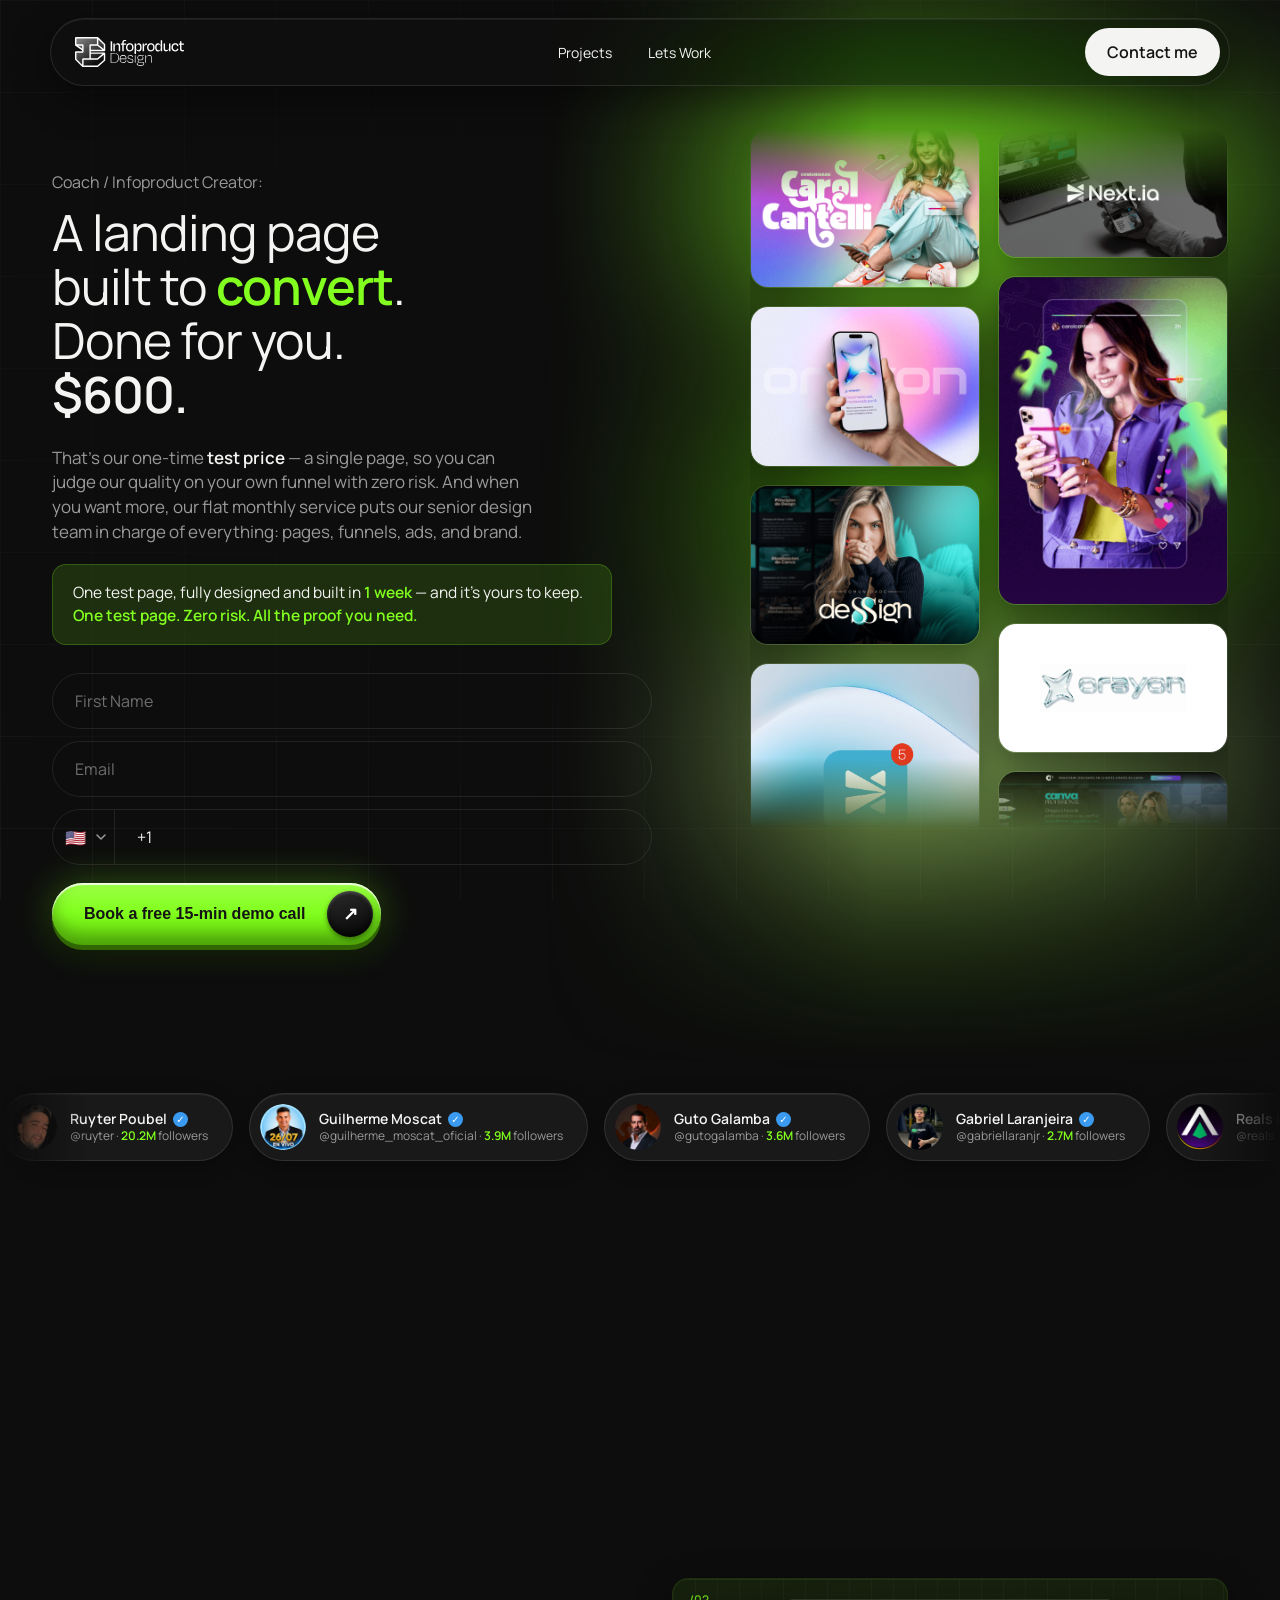
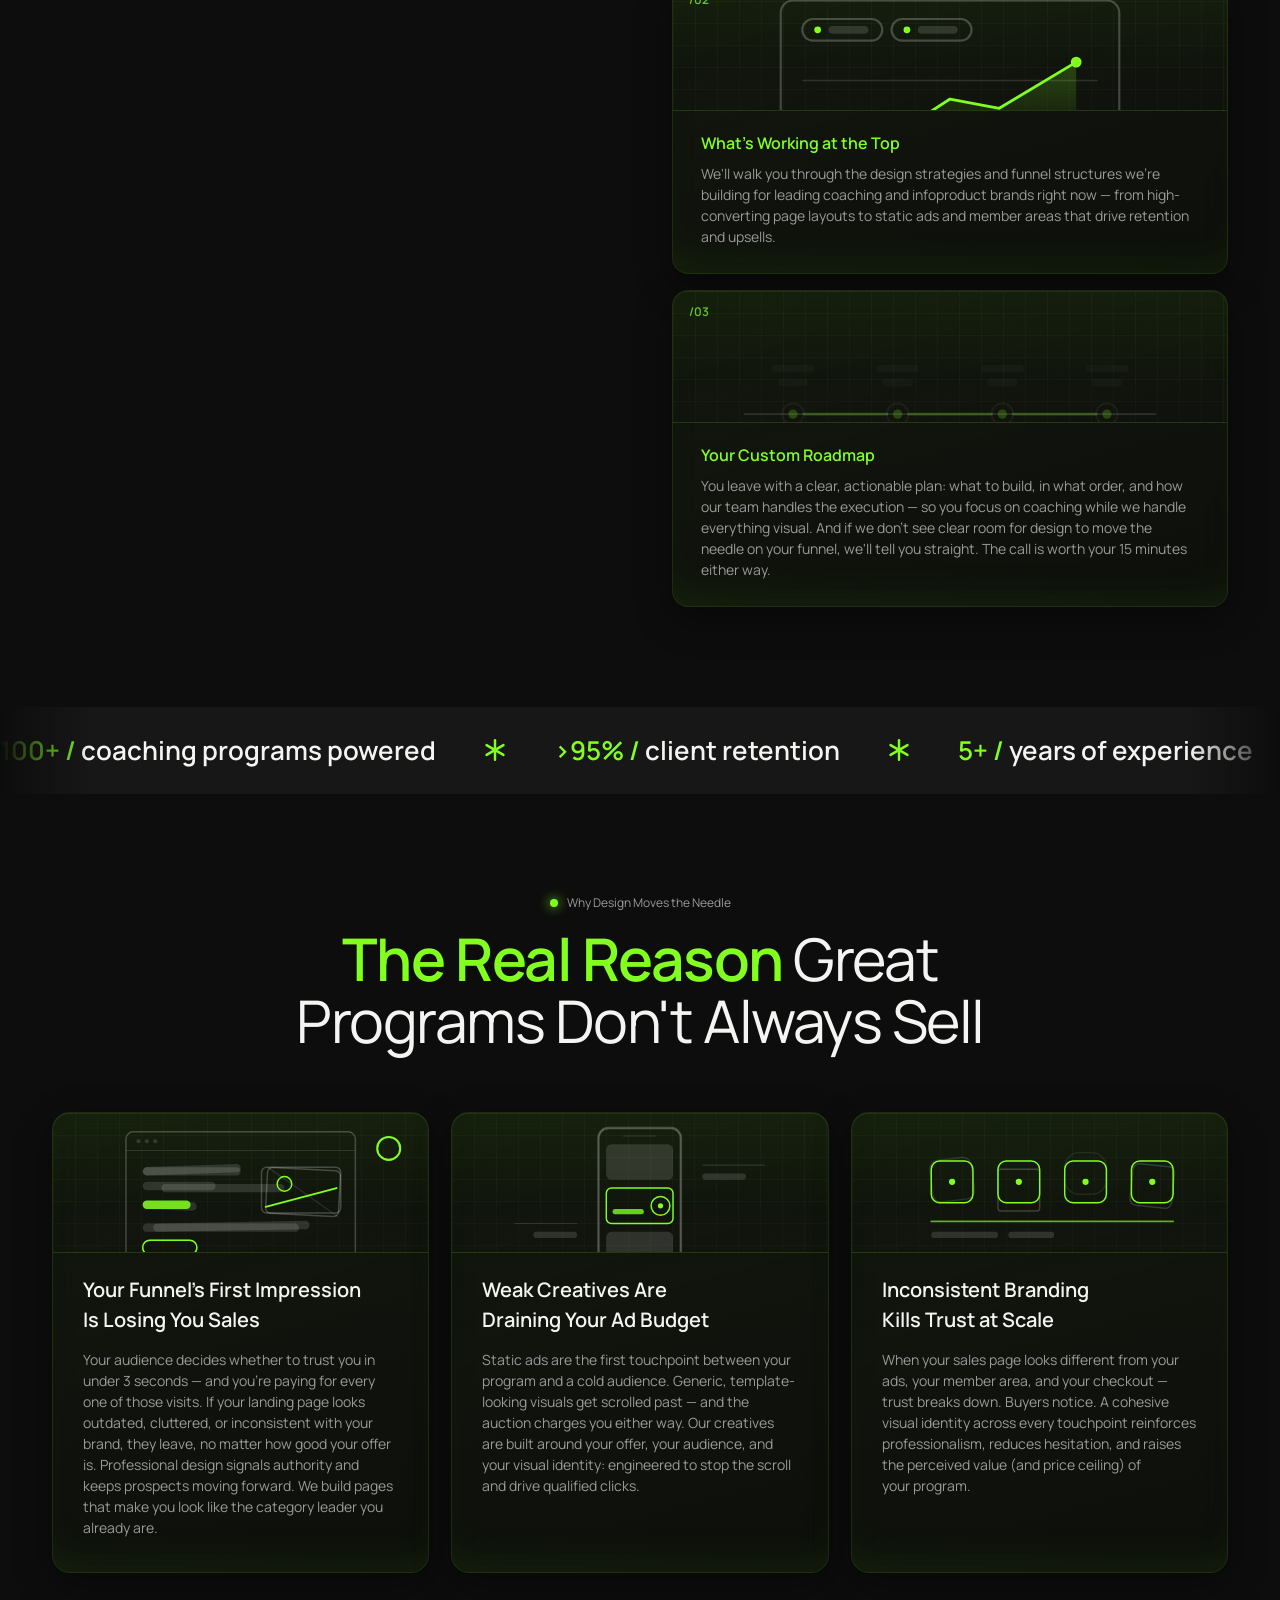
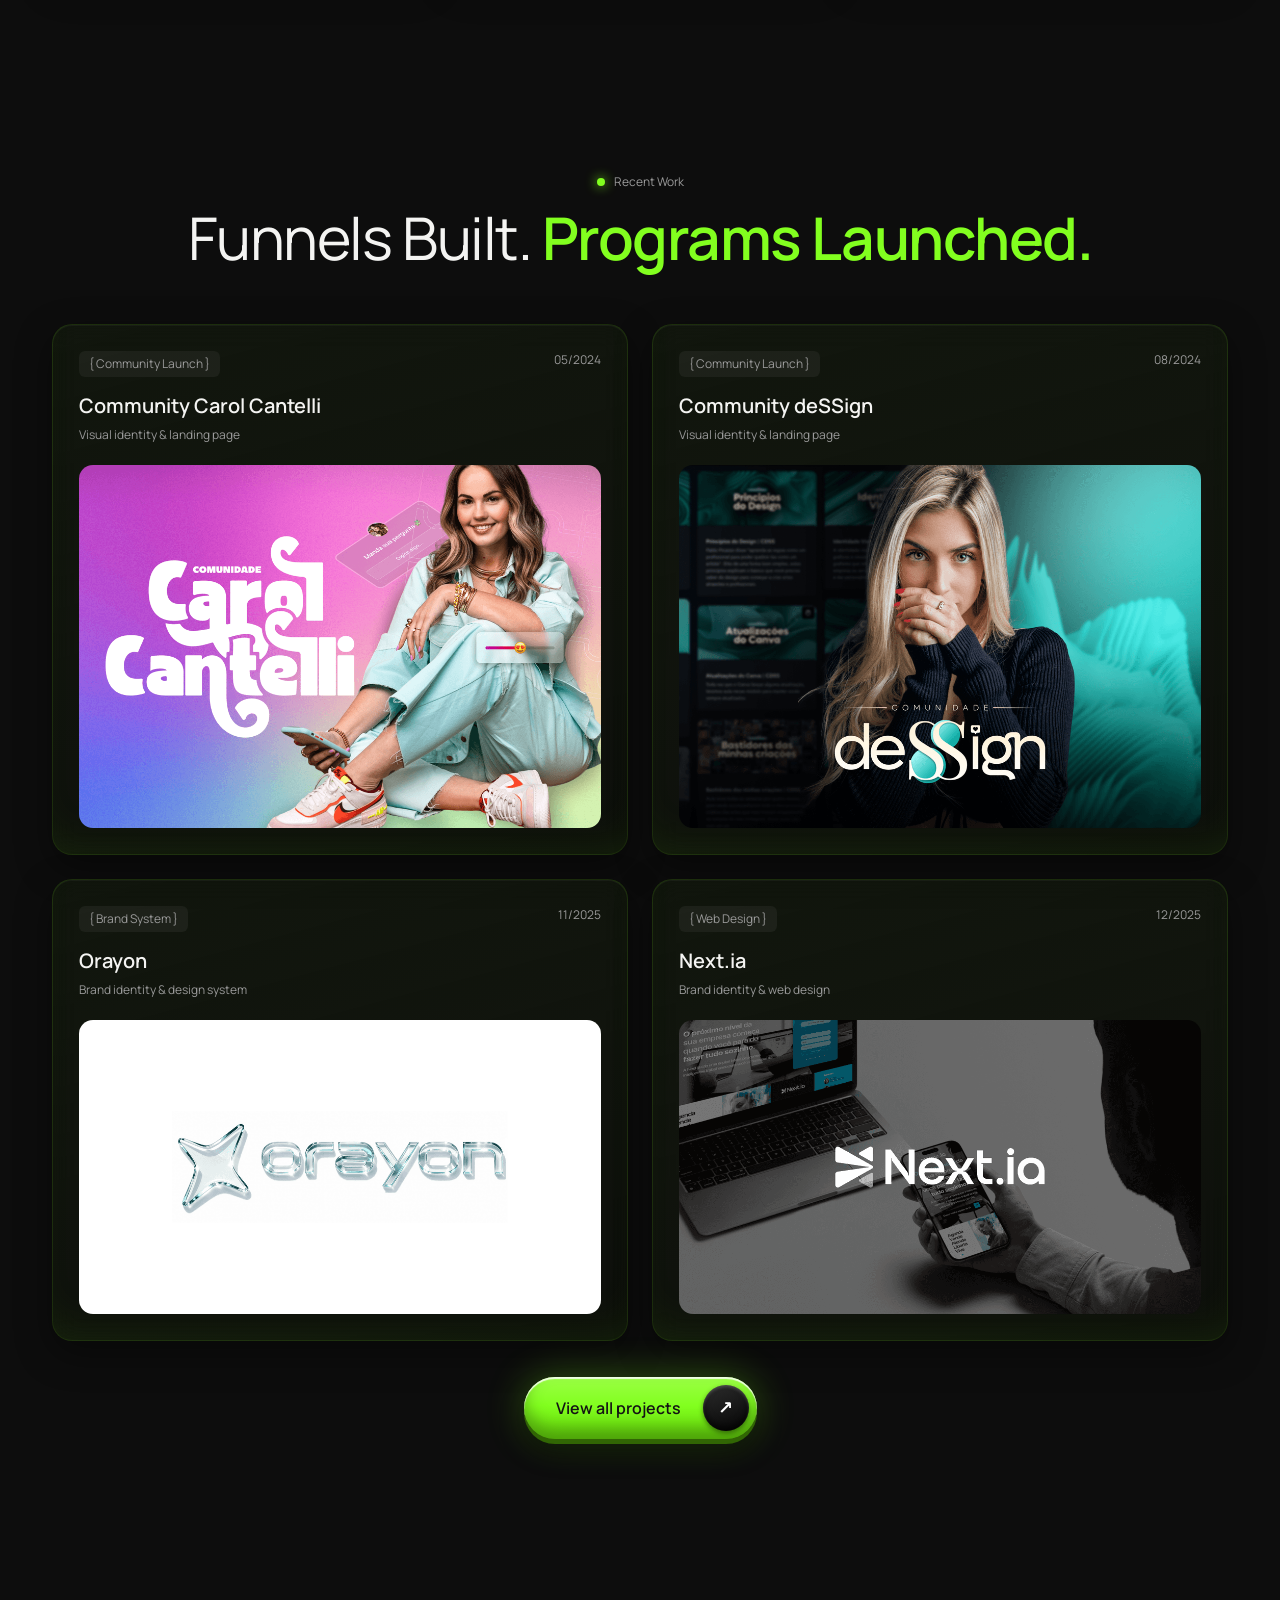
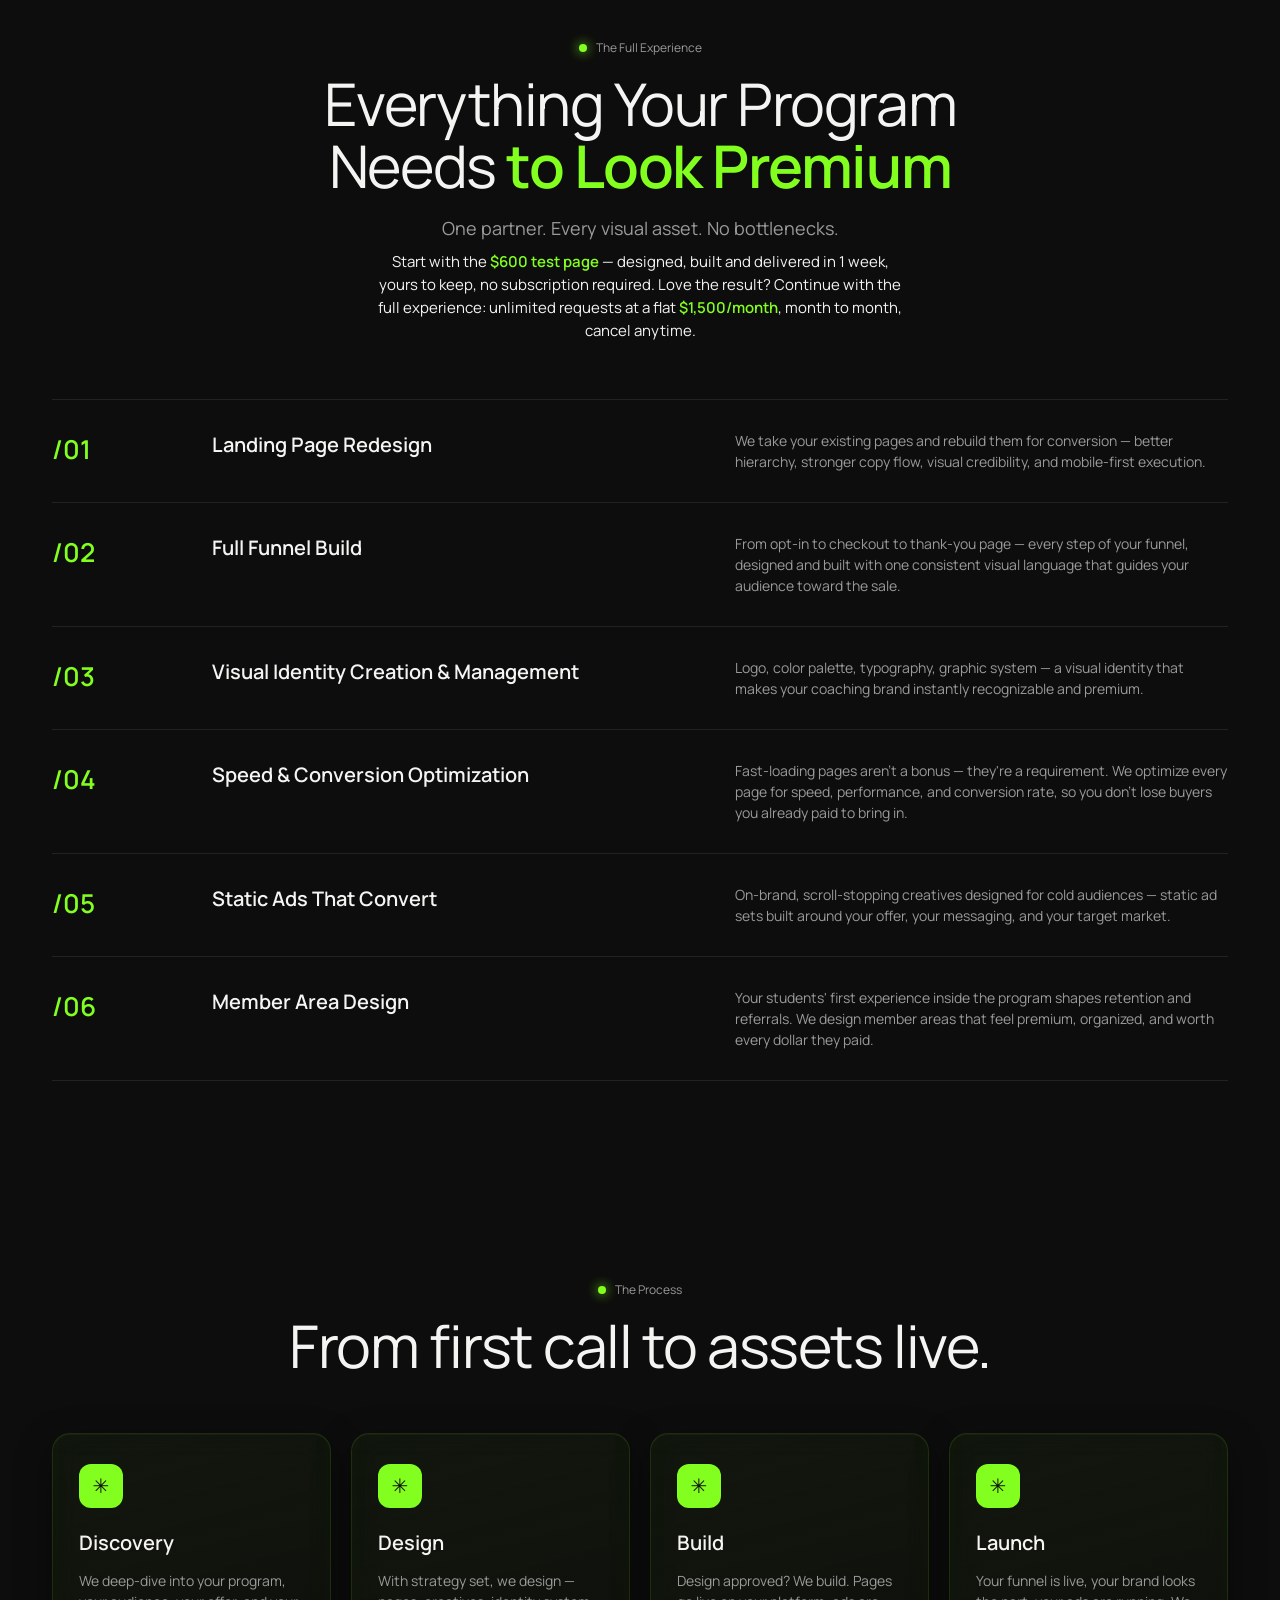
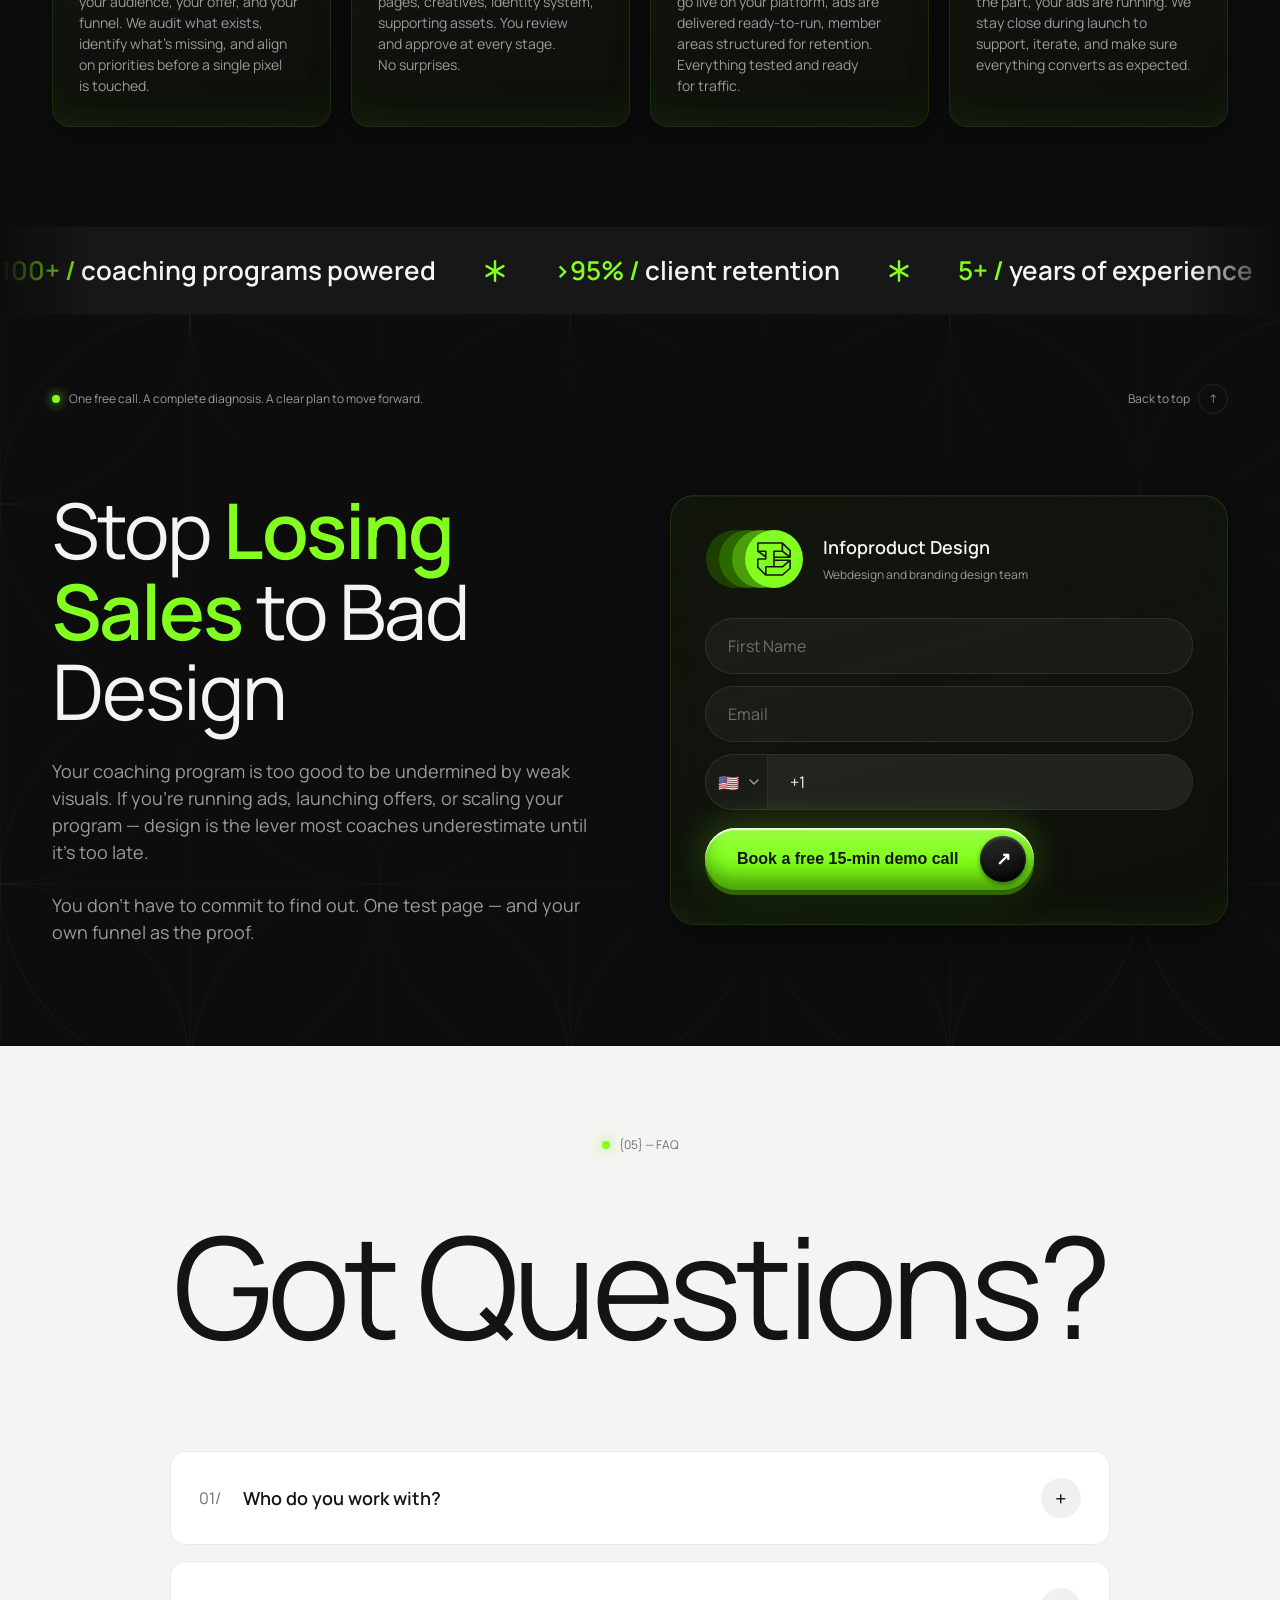
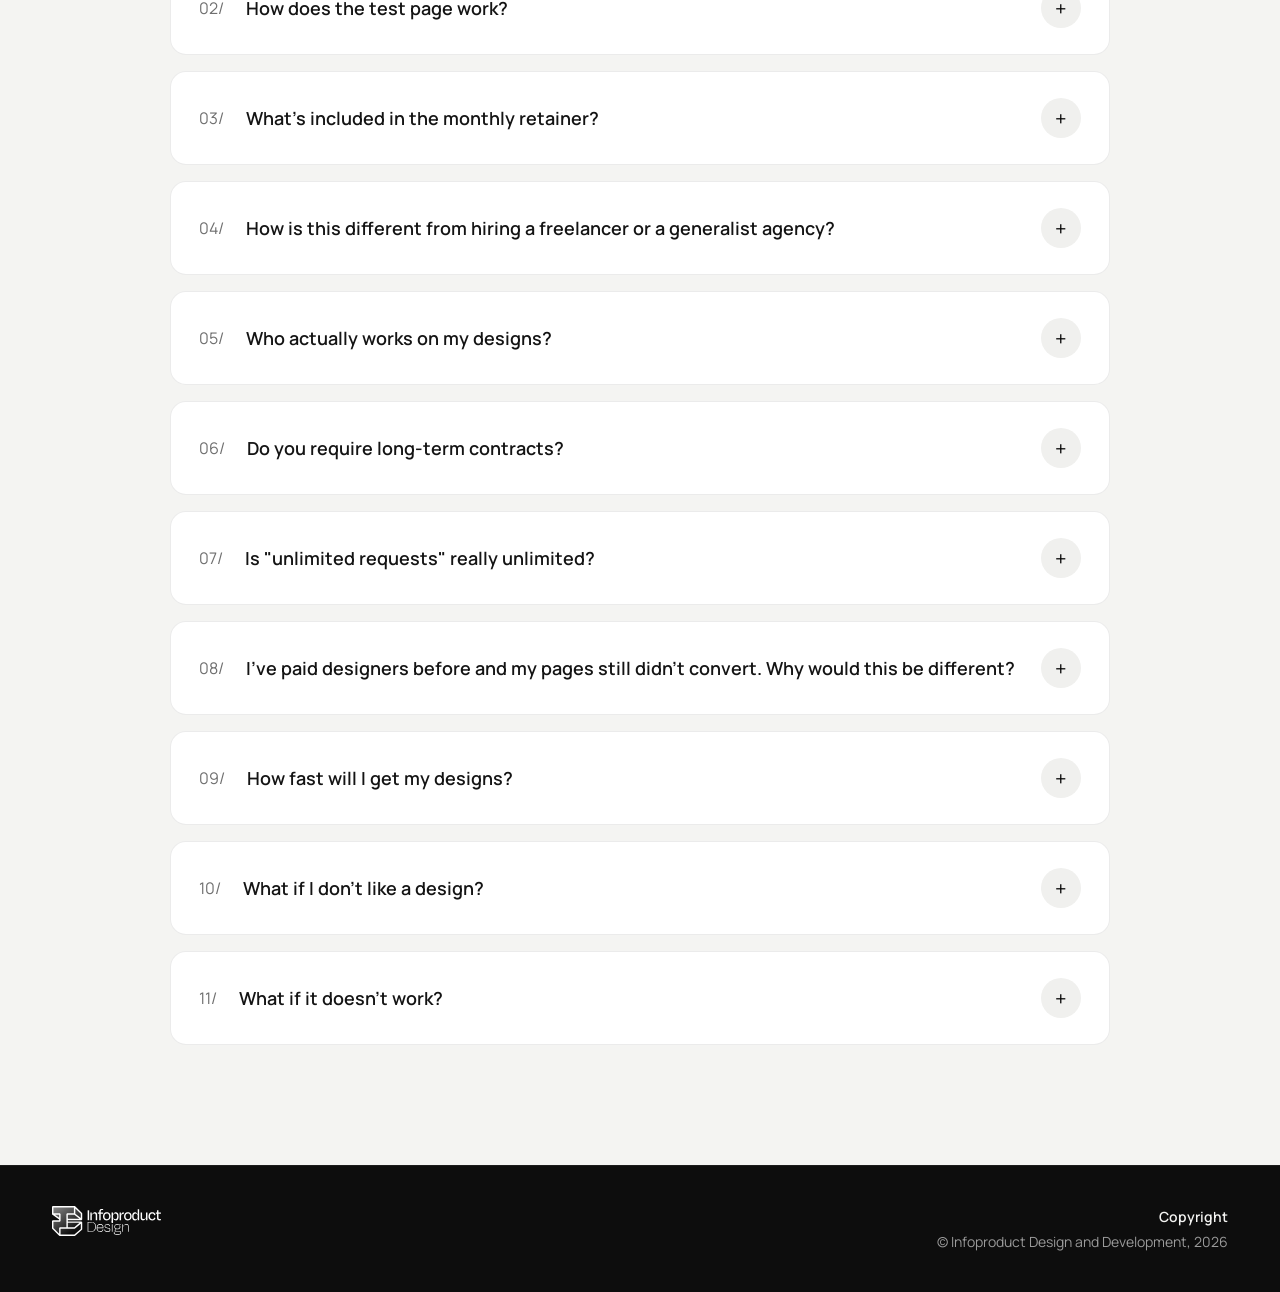
==== index.html @ c81d1288 "Shrink hero offer box copy on mobile" ====
<!DOCTYPE html>
<html lang="en">
<head>
<meta charset="UTF-8" />
<meta name="viewport" content="width=device-width, initial-scale=1.0" />
<title>Infoproduct Design — A landing page built to convert. Done for you. $600.</title>
<meta name="description" content="A single test page, fully designed and built in 1 week, yours to keep. One-time price. Zero risk. Book a free 15-min demo call." />
<meta property="og:title" content="Infoproduct Design — A landing page built to convert. Done for you. $600." />
<meta property="og:description" content="A single test page, fully designed and built in 1 week, yours to keep. One-time price. Zero risk." />
<meta property="og:image" content="assets/work-nextia.png" />
<link rel="preconnect" href="https://fonts.googleapis.com" />
<link rel="preconnect" href="https://fonts.gstatic.com" crossorigin />
<link href="https://fonts.googleapis.com/css2?family=Manrope:wght@400;600&display=swap" rel="stylesheet" />
<link rel="stylesheet" href="styles.css?v=v10-9c07d43" />
<!-- Meta Pixel Code -->
<script>
!function(f,b,e,v,n,t,s)
{if(f.fbq)return;n=f.fbq=function(){n.callMethod?
n.callMethod.apply(n,arguments):n.queue.push(arguments)};
if(!f._fbq)f._fbq=n;n.push=n;n.loaded=!0;n.version='2.0';
n.queue=[];t=b.createElement(e);t.async=!0;
t.src=v;s=b.getElementsByTagName(e)[0];
s.parentNode.insertBefore(t,s)}(window, document,'script',
'https://connect.facebook.net/en_US/fbevents.js');
fbq('init', '913102285202939');
fbq('track', 'PageView');
</script>
<noscript><img height="1" width="1" style="display:none"
src="https://www.facebook.com/tr?id=913102285202939&ev=PageView&noscript=1"
/></noscript>
<!-- End Meta Pixel Code -->
</head>

<body>

<!-- HEADER -->
<header class="site-header" id="siteHeader">
  <div class="header-inner">
    <a href="#" class="logo">
      <img src="assets/logo.svg" alt="Infoproduct Design" class="logo-img" />
    </a>
    <nav class="nav">
      <a href="#work">Projects</a>
      <a href="#experience">Lets Work</a>
    </nav>
    <a href="#contact" class="btn btn-light">Contact me</a>
  </div>
</header>

<!-- HERO -->
<section class="hero">
  <div class="hero-gradient" aria-hidden="true">
    <span class="aurora aurora-1"></span>
    <span class="aurora aurora-2"></span>
    <span class="aurora aurora-3"></span>
    <span class="aurora aurora-4"></span>
  </div>
  <div class="container hero-grid">
    <div class="hero-copy">
      <p class="eyebrow" data-anim><span class="dot"></span> Coach / Infoproduct Creator:</p>
      <h1 class="hero-title">
        <span class="line" data-anim><span>A landing page</span></span>
        <span class="line" data-anim><span>built to <em>convert</em>.</span></span>
        <span class="line" data-anim><span>Done for you.</span></span>
        <span class="line" data-anim><span><strong>$600.</strong></span></span>
      </h1>
      <h2 class="hero-sub" data-anim style="--d:500ms">That's our one-time <strong>test price</strong> — a single page, so you can judge our quality on your own funnel with zero risk. And when you want more, our flat monthly service puts our senior design team in charge of everything: pages, funnels, ads, and brand.</h2>
      <p class="hero-offer" data-anim style="--d:600ms">One test page, fully designed and built in <strong>1 week</strong> — and it's yours to keep.<br /><strong>One test page. Zero risk. All the proof you need.</strong></p>
      <form class="lead-form" data-anim style="--d:720ms">
        <input type="text" placeholder="First Name" aria-label="First Name" required minlength="2" />
        <input type="email" placeholder="Email" aria-label="Email" required />
        <div class="phone-field">
          <div class="ddi-wrap">
            <span class="ddi-flag" aria-hidden="true">🇺🇸</span>
            <select class="ddi" aria-label="Country code"></select>
          </div>
          <input type="tel" placeholder="Phone Number" aria-label="Phone Number" required minlength="8" />
        </div>
        <button type="submit" class="btn btn-accent">
          Book a free 15-min demo call
          <span class="arrow" aria-hidden="true"></span>
        </button>
        <p class="cta-sub" data-anim style="--d:820ms">We'll show you exactly what we'd fix on your funnel. No pitch deck.</p>
      </form>
    </div>
    <div class="hero-media" data-anim style="--d:420ms">
      <div class="v-marquee">
        <div class="v-col v-col-up">
          <a href="projects/carol-cantelli.html" class="v-card"><img src="assets/work-carol-cantelli.png" alt="Community Carol Cantelli: vibrant launch identity" fetchpriority="high" /></a>
          <a href="projects/orayon.html" class="v-card"><img src="assets/gallery/orayon-2.png" alt="Orayon: visual identity detail" /></a>
          <a href="projects/stella-saderio.html" class="v-card"><img src="assets/work-stella-saderio.png" alt="Community deSSign: launch identity" fetchpriority="high" /></a>
          <a href="projects/nextia.html" class="v-card"><img src="assets/gallery/nextia-1.png" alt="Next.ia: brand application" /></a>
          <a href="projects/carol-cantelli.html" class="v-card" aria-hidden="true" tabindex="-1"><img src="assets/work-carol-cantelli.png" alt="" /></a>
          <a href="projects/orayon.html" class="v-card" aria-hidden="true" tabindex="-1"><img src="assets/gallery/orayon-2.png" alt="" /></a>
          <a href="projects/stella-saderio.html" class="v-card" aria-hidden="true" tabindex="-1"><img src="assets/work-stella-saderio.png" alt="" /></a>
          <a href="projects/nextia.html" class="v-card" aria-hidden="true" tabindex="-1"><img src="assets/gallery/nextia-1.png" alt="" /></a>
        </div>
        <div class="v-col v-col-down">
          <a href="projects/nextia.html" class="v-card"><img src="assets/work-nextia.png" alt="Next.ia: identity across laptop and mobile" fetchpriority="high" /></a>
          <a href="projects/carol-cantelli.html" class="v-card"><img src="assets/gallery/carol-4.png" alt="Community Carol Cantelli: social media creative" /></a>
          <a href="projects/orayon.html" class="v-card"><img src="assets/work-orayon.png" alt="Orayon: glass 3D logotype" /></a>
          <a href="projects/stella-saderio.html" class="v-card"><img src="assets/gallery/stella-2.png" alt="Community deSSign: identity detail" /></a>
          <a href="projects/nextia.html" class="v-card" aria-hidden="true" tabindex="-1"><img src="assets/work-nextia.png" alt="" /></a>
          <a href="projects/carol-cantelli.html" class="v-card" aria-hidden="true" tabindex="-1"><img src="assets/gallery/carol-4.png" alt="" /></a>
          <a href="projects/orayon.html" class="v-card" aria-hidden="true" tabindex="-1"><img src="assets/work-orayon.png" alt="" /></a>
          <a href="projects/stella-saderio.html" class="v-card" aria-hidden="true" tabindex="-1"><img src="assets/gallery/stella-2.png" alt="" /></a>
        </div>
      </div>
    </div>
  </div>
</section>

<!-- CLIENTS INSTAGRAM MARQUEE -->
<div class="marquee ig-marquee">
  <div class="marquee-track">
    <div class="ig-card">
      <img class="ig-photo" src="assets/clients/ruyter.png" alt="" loading="lazy" />
      <div class="ig-info">
        <span class="ig-name">Ruyter Poubel <span class="ig-verified" aria-hidden="true"></span></span>
        <span class="ig-sub">@ruyter · <b>20.2M</b> followers</span>
      </div>
    </div>
    <div class="ig-card">
      <img class="ig-photo" src="assets/clients/guilherme_moscat_oficial.png" alt="" loading="lazy" />
      <div class="ig-info">
        <span class="ig-name">Guilherme Moscat <span class="ig-verified" aria-hidden="true"></span></span>
        <span class="ig-sub">@guilherme_moscat_oficial · <b>3.9M</b> followers</span>
      </div>
    </div>
    <div class="ig-card">
      <img class="ig-photo" src="assets/clients/gutogalamba.png" alt="" loading="lazy" />
      <div class="ig-info">
        <span class="ig-name">Guto Galamba <span class="ig-verified" aria-hidden="true"></span></span>
        <span class="ig-sub">@gutogalamba · <b>3.6M</b> followers</span>
      </div>
    </div>
    <div class="ig-card">
      <img class="ig-photo" src="assets/clients/gabriellaranjr.png" alt="" loading="lazy" />
      <div class="ig-info">
        <span class="ig-name">Gabriel Laranjeira <span class="ig-verified" aria-hidden="true"></span></span>
        <span class="ig-sub">@gabriellaranjr · <b>2.7M</b> followers</span>
      </div>
    </div>
    <div class="ig-card">
      <img class="ig-photo" src="assets/clients/reals.bet.png" alt="" loading="lazy" />
      <div class="ig-info">
        <span class="ig-name">Reals Bet <span class="ig-verified" aria-hidden="true"></span></span>
        <span class="ig-sub">@reals.bet · <b>2.7M</b> followers</span>
      </div>
    </div>
    <div class="ig-card">
      <img class="ig-photo" src="assets/clients/heymubrasil.png" alt="" loading="lazy" />
      <div class="ig-info">
        <span class="ig-name">Hey!Mu</span>
        <span class="ig-sub">@heymubrasil · <b>1.3M</b> followers</span>
      </div>
    </div>
    <div class="ig-card">
      <img class="ig-photo" src="assets/clients/carolcantelli.png" alt="" loading="lazy" />
      <div class="ig-info">
        <span class="ig-name">Carol Cantelli <span class="ig-verified" aria-hidden="true"></span></span>
        <span class="ig-sub">@carolcantelli · <b>936K</b> followers</span>
      </div>
    </div>
    <div class="ig-card">
      <img class="ig-photo" src="assets/clients/aalfredoneto.png" alt="" loading="lazy" />
      <div class="ig-info">
        <span class="ig-name">Alfredo Neto <span class="ig-verified" aria-hidden="true"></span></span>
        <span class="ig-sub">@aalfredoneto · <b>697K</b> followers</span>
      </div>
    </div>
    <div class="ig-card">
      <img class="ig-photo" src="assets/clients/onovomercado.png" alt="" loading="lazy" />
      <div class="ig-info">
        <span class="ig-name">O Novo Mercado</span>
        <span class="ig-sub">@onovomercado · <b>674K</b> followers</span>
      </div>
    </div>
    <div class="ig-card">
      <img class="ig-photo" src="assets/clients/phdnoseua.png" alt="" loading="lazy" />
      <div class="ig-info">
        <span class="ig-name">PHDNOSEUA <span class="ig-verified" aria-hidden="true"></span></span>
        <span class="ig-sub">@phdnoseua · <b>568K</b> followers</span>
      </div>
    </div>
    <div class="ig-card">
      <img class="ig-photo" src="assets/clients/superbet_br.png" alt="" loading="lazy" />
      <div class="ig-info">
        <span class="ig-name">Superbet Brasil <span class="ig-verified" aria-hidden="true"></span></span>
        <span class="ig-sub">@superbet_br · <b>458K</b> followers</span>
      </div>
    </div>
    <div class="ig-card">
      <img class="ig-photo" src="assets/clients/caroldoscilios.png" alt="" loading="lazy" />
      <div class="ig-info">
        <span class="ig-name">Caroline Nicoletti</span>
        <span class="ig-sub">@caroldoscilios · <b>384K</b> followers</span>
      </div>
    </div>
    <div class="ig-card">
      <img class="ig-photo" src="assets/clients/stellasaderio.png" alt="" loading="lazy" />
      <div class="ig-info">
        <span class="ig-name">Stella Sadério <span class="ig-verified" aria-hidden="true"></span></span>
        <span class="ig-sub">@stellasaderio · <b>161K</b> followers</span>
      </div>
    </div>
    <div class="ig-card">
      <img class="ig-photo" src="assets/clients/ironbergbrasilia.png" alt="" loading="lazy" />
      <div class="ig-info">
        <span class="ig-name">Ironberg Brasília <span class="ig-verified" aria-hidden="true"></span></span>
        <span class="ig-sub">@ironbergbrasilia · <b>68K</b> followers</span>
      </div>
    </div>
    <div class="ig-card">
      <img class="ig-photo" src="assets/clients/brunoguerrab.png" alt="" loading="lazy" />
      <div class="ig-info">
        <span class="ig-name">Bruno Guerra <span class="ig-verified" aria-hidden="true"></span></span>
        <span class="ig-sub">@brunoguerrab · <b>55.1K</b> followers</span>
      </div>
    </div>
    <div class="ig-card">
      <img class="ig-photo" src="assets/clients/cayocosta.png" alt="" loading="lazy" />
      <div class="ig-info">
        <span class="ig-name">Cayo Costa <span class="ig-verified" aria-hidden="true"></span></span>
        <span class="ig-sub">@cayocosta · <b>15.9K</b> followers</span>
      </div>
    </div>
    <div class="ig-card">
      <img class="ig-photo" src="assets/clients/copydani.png" alt="" loading="lazy" />
      <div class="ig-info">
        <span class="ig-name">Daniel Silveira <span class="ig-verified" aria-hidden="true"></span></span>
        <span class="ig-sub">@copydani · <b>3,845</b> followers</span>
      </div>
    </div>
    <div class="ig-card">
      <img class="ig-photo" src="assets/clients/ruyter.png" alt="" loading="lazy" />
      <div class="ig-info">
        <span class="ig-name">Ruyter Poubel <span class="ig-verified" aria-hidden="true"></span></span>
        <span class="ig-sub">@ruyter · <b>20.2M</b> followers</span>
      </div>
    </div>
    <div class="ig-card">
      <img class="ig-photo" src="assets/clients/guilherme_moscat_oficial.png" alt="" loading="lazy" />
      <div class="ig-info">
        <span class="ig-name">Guilherme Moscat <span class="ig-verified" aria-hidden="true"></span></span>
        <span class="ig-sub">@guilherme_moscat_oficial · <b>3.9M</b> followers</span>
      </div>
    </div>
    <div class="ig-card">
      <img class="ig-photo" src="assets/clients/gutogalamba.png" alt="" loading="lazy" />
      <div class="ig-info">
        <span class="ig-name">Guto Galamba <span class="ig-verified" aria-hidden="true"></span></span>
        <span class="ig-sub">@gutogalamba · <b>3.6M</b> followers</span>
      </div>
    </div>
    <div class="ig-card">
      <img class="ig-photo" src="assets/clients/gabriellaranjr.png" alt="" loading="lazy" />
      <div class="ig-info">
        <span class="ig-name">Gabriel Laranjeira <span class="ig-verified" aria-hidden="true"></span></span>
        <span class="ig-sub">@gabriellaranjr · <b>2.7M</b> followers</span>
      </div>
    </div>
    <div class="ig-card">
      <img class="ig-photo" src="assets/clients/reals.bet.png" alt="" loading="lazy" />
      <div class="ig-info">
        <span class="ig-name">Reals Bet <span class="ig-verified" aria-hidden="true"></span></span>
        <span class="ig-sub">@reals.bet · <b>2.7M</b> followers</span>
      </div>
    </div>
    <div class="ig-card">
      <img class="ig-photo" src="assets/clients/heymubrasil.png" alt="" loading="lazy" />
      <div class="ig-info">
        <span class="ig-name">Hey!Mu</span>
        <span class="ig-sub">@heymubrasil · <b>1.3M</b> followers</span>
      </div>
    </div>
    <div class="ig-card">
      <img class="ig-photo" src="assets/clients/carolcantelli.png" alt="" loading="lazy" />
      <div class="ig-info">
        <span class="ig-name">Carol Cantelli <span class="ig-verified" aria-hidden="true"></span></span>
        <span class="ig-sub">@carolcantelli · <b>936K</b> followers</span>
      </div>
    </div>
    <div class="ig-card">
      <img class="ig-photo" src="assets/clients/aalfredoneto.png" alt="" loading="lazy" />
      <div class="ig-info">
        <span class="ig-name">Alfredo Neto <span class="ig-verified" aria-hidden="true"></span></span>
        <span class="ig-sub">@aalfredoneto · <b>697K</b> followers</span>
      </div>
    </div>
    <div class="ig-card">
      <img class="ig-photo" src="assets/clients/onovomercado.png" alt="" loading="lazy" />
      <div class="ig-info">
        <span class="ig-name">O Novo Mercado</span>
        <span class="ig-sub">@onovomercado · <b>674K</b> followers</span>
      </div>
    </div>
    <div class="ig-card">
      <img class="ig-photo" src="assets/clients/phdnoseua.png" alt="" loading="lazy" />
      <div class="ig-info">
        <span class="ig-name">PHDNOSEUA <span class="ig-verified" aria-hidden="true"></span></span>
        <span class="ig-sub">@phdnoseua · <b>568K</b> followers</span>
      </div>
    </div>
    <div class="ig-card">
      <img class="ig-photo" src="assets/clients/superbet_br.png" alt="" loading="lazy" />
      <div class="ig-info">
        <span class="ig-name">Superbet Brasil <span class="ig-verified" aria-hidden="true"></span></span>
        <span class="ig-sub">@superbet_br · <b>458K</b> followers</span>
      </div>
    </div>
    <div class="ig-card">
      <img class="ig-photo" src="assets/clients/caroldoscilios.png" alt="" loading="lazy" />
      <div class="ig-info">
        <span class="ig-name">Caroline Nicoletti</span>
        <span class="ig-sub">@caroldoscilios · <b>384K</b> followers</span>
      </div>
    </div>
    <div class="ig-card">
      <img class="ig-photo" src="assets/clients/stellasaderio.png" alt="" loading="lazy" />
      <div class="ig-info">
        <span class="ig-name">Stella Sadério <span class="ig-verified" aria-hidden="true"></span></span>
        <span class="ig-sub">@stellasaderio · <b>161K</b> followers</span>
      </div>
    </div>
    <div class="ig-card">
      <img class="ig-photo" src="assets/clients/ironbergbrasilia.png" alt="" loading="lazy" />
      <div class="ig-info">
        <span class="ig-name">Ironberg Brasília <span class="ig-verified" aria-hidden="true"></span></span>
        <span class="ig-sub">@ironbergbrasilia · <b>68K</b> followers</span>
      </div>
    </div>
    <div class="ig-card">
      <img class="ig-photo" src="assets/clients/brunoguerrab.png" alt="" loading="lazy" />
      <div class="ig-info">
        <span class="ig-name">Bruno Guerra <span class="ig-verified" aria-hidden="true"></span></span>
        <span class="ig-sub">@brunoguerrab · <b>55.1K</b> followers</span>
      </div>
    </div>
    <div class="ig-card">
      <img class="ig-photo" src="assets/clients/cayocosta.png" alt="" loading="lazy" />
      <div class="ig-info">
        <span class="ig-name">Cayo Costa <span class="ig-verified" aria-hidden="true"></span></span>
        <span class="ig-sub">@cayocosta · <b>15.9K</b> followers</span>
      </div>
    </div>
    <div class="ig-card">
      <img class="ig-photo" src="assets/clients/copydani.png" alt="" loading="lazy" />
      <div class="ig-info">
        <span class="ig-name">Daniel Silveira <span class="ig-verified" aria-hidden="true"></span></span>
        <span class="ig-sub">@copydani · <b>3,845</b> followers</span>
      </div>
    </div>
  </div>
</div>

<!-- STRATEGY SESSION -->
<section class="section strategy" id="experience">
  <div class="container strategy-grid">
    <div class="strategy-copy">
      <p class="section-tag" data-anim><span class="dot"></span> What We'll Cover Together</p>
      <h2 class="display">
        <span class="line" data-anim><span>Your Free</span></span>
        <span class="line" data-anim><span>Strategy Session</span></span>
      </h2>
      <p class="lead" data-anim>In 15 minutes, we'll map exactly what your program needs to grow — and show you how design can be your biggest conversion lever.</p>
      <a href="#contact" class="btn btn-accent" data-anim>
        Book a free 15-min demo call
        <span class="arrow" aria-hidden="true"></span>
      </a>
    </div>
    <div class="strategy-cards">
      <article class="cover-card" data-anim>
        <div class="cover-scene" aria-hidden="true">
          <span class="cover-num">/01</span>
          <svg viewBox="0 0 360 132" preserveAspectRatio="xMidYMin slice">
            <defs>
              <linearGradient id="scanGrad" x1="0" y1="0" x2="1" y2="0">
                <stop offset="0" stop-color="#82FF1F" stop-opacity="0" />
                <stop offset="1" stop-color="#82FF1F" stop-opacity=".28" />
              </linearGradient>
            </defs>
            <rect class="s-line" x="84" y="16" width="192" height="130" rx="7" />
            <line class="s-dimline" x1="84" y1="34" x2="276" y2="34" />
            <circle class="s-dim" cx="96" cy="25" r="2" /><circle class="s-dim" cx="104" cy="25" r="2" /><circle class="s-dim" cx="112" cy="25" r="2" />
            <rect class="s-dim" x="98" y="48" width="78" height="7" rx="3.5" />
            <rect class="s-dim" x="98" y="60" width="56" height="7" rx="3.5" />
            <rect class="s-green-line" x="98" y="76" width="46" height="13" rx="6.5" />
            <rect class="s-line" x="196" y="48" width="66" height="41" rx="5" />
            <line class="s-dimline" x1="196" y1="48" x2="262" y2="89" />
            <line class="s-dimline" x1="262" y1="48" x2="196" y2="89" />
            <rect class="s-dim" x="98" y="102" width="164" height="7" rx="3.5" />
            <rect class="s-dim" x="98" y="114" width="118" height="7" rx="3.5" />
            <g class="s-scan">
              <rect x="-20" y="17" width="20" height="128" fill="url(#scanGrad)" />
              <line class="s-green" x1="0" y1="17" x2="0" y2="145" stroke-width="1.4" />
            </g>
            <g class="s-issue">
              <circle class="s-green-line" cx="167" cy="82" r="8" />
              <line class="s-green" x1="167" y1="77.5" x2="167" y2="83.5" />
              <circle class="s-greenfill" cx="167" cy="86.5" r="1" />
            </g>
            <g class="s-issue" style="--bd:1.4s">
              <circle class="s-green-line" cx="229" cy="63" r="8" />
              <line class="s-green" x1="229" y1="58.5" x2="229" y2="64.5" />
              <circle class="s-greenfill" cx="229" cy="67.5" r="1" />
            </g>
          </svg>
        </div>
        <h3>Funnel Audit</h3>
        <p>A straight diagnosis of your current funnel — landing pages, creatives, visual identity. You'll see exactly which gaps are costing you conversions, and which one to fix first.</p>
      </article>
      <article class="cover-card" data-anim>
        <div class="cover-scene" aria-hidden="true">
          <span class="cover-num">/02</span>
          <svg viewBox="0 0 360 132" preserveAspectRatio="xMidYMin slice">
            <defs>
              <linearGradient id="areaGrad" x1="0" y1="0" x2="0" y2="1">
                <stop offset="0" stop-color="#82FF1F" stop-opacity=".22" />
                <stop offset="1" stop-color="#82FF1F" stop-opacity="0" />
              </linearGradient>
            </defs>
            <rect class="s-line" x="70" y="14" width="220" height="132" rx="8" />
            <rect class="s-line" x="84" y="26" width="52" height="14" rx="7" />
            <circle class="s-greenfill" cx="94" cy="33" r="2.2" />
            <rect class="s-dim" x="101" y="30.5" width="26" height="5" rx="2.5" />
            <rect class="s-line" x="142" y="26" width="52" height="14" rx="7" />
            <circle class="s-greenfill" cx="152" cy="33" r="2.2" />
            <rect class="s-dim" x="159" y="30.5" width="26" height="5" rx="2.5" />
            <line class="s-dimline" x1="84" y1="66" x2="276" y2="66" />
            <line class="s-dimline" x1="84" y1="86" x2="276" y2="86" />
            <line class="s-dimline" x1="84" y1="106" x2="276" y2="106" />
            <path class="area-fill" d="M84 106 L120 96 L146 100 L180 78 L212 84 L262 54 L262 106 Z" fill="url(#areaGrad)" />
            <path class="s-green viz-draw" d="M84 106 L120 96 L146 100 L180 78 L212 84 L262 54" />
            <circle class="s-greenfill viz-pulse" cx="262" cy="54" r="3.5" />
          </svg>
        </div>
        <h3>What's Working at the Top</h3>
        <p>We'll walk you through the design strategies and funnel structures we're building for leading coaching and infoproduct brands right now — from high-converting page layouts to static ads and member areas that drive retention and upsells.</p>
      </article>
      <article class="cover-card" data-anim>
        <div class="cover-scene" aria-hidden="true">
          <span class="cover-num">/03</span>
          <svg viewBox="0 0 360 132" preserveAspectRatio="xMidYMin slice">
            <line class="s-dimline" x1="46" y1="80" x2="314" y2="80" />
            <g class="road-step">
              <rect class="s-dim" x="64" y="48" width="28" height="5" rx="2.5" />
              <rect class="s-dim" x="68" y="57" width="20" height="5" rx="2.5" />
              <circle class="s-line" cx="78" cy="80" r="7" />
              <circle class="s-greenfill" cx="78" cy="80" r="3" />
            </g>
            <line class="s-green road-step" style="--rd:.8s" x1="85" y1="80" x2="139" y2="80" />
            <g class="road-step" style="--rd:1.6s">
              <rect class="s-dim" x="132" y="48" width="28" height="5" rx="2.5" />
              <rect class="s-dim" x="136" y="57" width="20" height="5" rx="2.5" />
              <circle class="s-line" cx="146" cy="80" r="7" />
              <circle class="s-greenfill" cx="146" cy="80" r="3" />
            </g>
            <line class="s-green road-step" style="--rd:2.4s" x1="153" y1="80" x2="207" y2="80" />
            <g class="road-step" style="--rd:3.2s">
              <rect class="s-dim" x="200" y="48" width="28" height="5" rx="2.5" />
              <rect class="s-dim" x="204" y="57" width="20" height="5" rx="2.5" />
              <circle class="s-line" cx="214" cy="80" r="7" />
              <circle class="s-greenfill" cx="214" cy="80" r="3" />
            </g>
            <line class="s-green road-step" style="--rd:4s" x1="221" y1="80" x2="275" y2="80" />
            <g class="road-step" style="--rd:4.8s">
              <rect class="s-dim" x="268" y="48" width="28" height="5" rx="2.5" />
              <rect class="s-dim" x="272" y="57" width="20" height="5" rx="2.5" />
              <circle class="s-line" cx="282" cy="80" r="7" />
              <circle class="s-greenfill viz-pulse" cx="282" cy="80" r="3" />
            </g>
          </svg>
        </div>
        <h3>Your Custom Roadmap</h3>
        <p>You leave with a clear, actionable plan: what to build, in what order, and how our team handles the execution — so you focus on coaching while we handle everything visual. And if we don't see clear room for design to move the needle on your funnel, we'll tell you straight. The call is worth your 15 minutes either way.</p>
      </article>
    </div>
  </div>
</section>

<!-- STATS MARQUEE -->
<div class="marquee" aria-hidden="true">
  <div class="marquee-track">
    <span class="m-stat"><b>100+ /</b> coaching programs powered</span><span class="m-sep"></span>
    <span class="m-stat"><b>&gt;95% /</b> client retention</span><span class="m-sep"></span>
    <span class="m-stat"><b>5+ /</b> years of experience</span><span class="m-sep"></span>
    <span class="m-stat"><b>2200 /</b> projects finished</span><span class="m-sep"></span>
    <span class="m-stat"><b>100+ /</b> coaching programs powered</span><span class="m-sep"></span>
    <span class="m-stat"><b>&gt;95% /</b> client retention</span><span class="m-sep"></span>
    <span class="m-stat"><b>5+ /</b> years of experience</span><span class="m-sep"></span>
    <span class="m-stat"><b>2200 /</b> projects finished</span><span class="m-sep"></span>
  </div>
</div>

<!-- WHY DESIGN -->
<section class="section why">
  <div class="container">
    <p class="section-tag center" data-anim><span class="dot"></span> Why Design Moves the Needle</p>
    <h2 class="display center big-heading">
      <span class="line" data-anim><span><em>The Real Reason</em> Great</span></span>
      <span class="line" data-anim><span>Programs Don't Always Sell</span></span>
    </h2>
    <div class="why-grid">
      <article class="why-card" data-anim>
        <div class="cover-scene" aria-hidden="true">
          <svg viewBox="0 0 360 140" preserveAspectRatio="xMidYMin slice">
            <rect class="s-line" x="70" y="18" width="220" height="130" rx="7" />
            <line class="s-dimline" x1="70" y1="36" x2="290" y2="36" />
            <circle class="s-dim" cx="82" cy="27" r="2" /><circle class="s-dim" cx="90" cy="27" r="2" /><circle class="s-dim" cx="98" cy="27" r="2" />
            <g class="ba-before">
              <rect class="s-dim" x="86" y="52" width="94" height="8" rx="4" transform="rotate(-2 86 52)" />
              <rect class="s-dim" x="104" y="68" width="118" height="8" rx="4" />
              <rect class="s-dim" x="86" y="84" width="52" height="8" rx="4" transform="rotate(2 86 84)" />
              <rect class="s-line" x="206" y="52" width="70" height="44" rx="5" transform="rotate(3 206 52)" />
              <line class="s-dimline" x1="206" y1="52" x2="276" y2="96" transform="rotate(3 206 52)" />
              <rect class="s-dim" x="96" y="106" width="150" height="8" rx="4" transform="rotate(-1 96 106)" />
              <rect class="s-line" x="86" y="122" width="52" height="14" rx="7" />
            </g>
            <g class="ba-after">
              <rect class="s-dim" x="86" y="52" width="94" height="8" rx="4" />
              <rect class="s-dim" x="86" y="66" width="70" height="8" rx="4" />
              <rect class="s-greenfill" x="86" y="84" width="46" height="8" rx="4" opacity=".85" />
              <rect class="s-line" x="200" y="52" width="76" height="44" rx="5" />
              <circle class="s-green-line" cx="222" cy="68" r="7" />
              <line class="s-green" x1="204" y1="90" x2="272" y2="72" />
              <rect class="s-dim" x="86" y="106" width="150" height="8" rx="4" />
              <rect class="s-green-line" x="86" y="122" width="52" height="14" rx="7" />
            </g>
            <circle class="s-dimline" cx="322" cy="34" r="11" fill="none" />
            <circle class="s-green timer-arc" cx="322" cy="34" r="11" />
          </svg>
        </div>
        <h3>Your Funnel's First Impression Is Losing You Sales</h3>
        <p>Your audience decides whether to trust you in under 3 seconds — and you're paying for every one of those visits. If your landing page looks outdated, cluttered, or inconsistent with your brand, they leave, no matter how good your offer is. Professional design signals authority and keeps prospects moving forward. We build pages that make you look like the category leader you already are.</p>
      </article>
      <article class="why-card" data-anim>
        <div class="cover-scene" aria-hidden="true">
          <svg viewBox="0 0 360 140" preserveAspectRatio="xMidYMin slice">
            <defs>
              <clipPath id="phoneClip"><rect x="142" y="16" width="76" height="136" rx="9" /></clipPath>
            </defs>
            <rect class="s-line" x="140" y="14" width="80" height="140" rx="10" />
            <line class="s-dimline" x1="164" y1="22" x2="196" y2="22" />
            <g class="feed-scroll" clip-path="url(#phoneClip)">
              <rect class="s-dim" x="148" y="30" width="64" height="34" rx="5" />
              <rect class="s-line ad-hot" x="148" y="72" width="64" height="34" rx="5" />
              <rect class="s-greenfill" x="154" y="92" width="30" height="5" rx="2.5" opacity=".8" />
              <rect class="s-dim" x="148" y="114" width="64" height="34" rx="5" />
              <rect class="s-dim" x="148" y="156" width="64" height="34" rx="5" />
              <rect class="s-line ad-hot" x="148" y="198" width="64" height="34" rx="5" />
              <rect class="s-greenfill" x="154" y="218" width="30" height="5" rx="2.5" opacity=".8" />
              <rect class="s-dim" x="148" y="240" width="64" height="34" rx="5" />
            </g>
            <rect class="s-scrn" x="141" y="15" width="78" height="138" rx="9" />
            <circle class="s-green-line viz-pulse" cx="200" cy="89" r="9" />
            <circle class="s-greenfill" cx="200" cy="89" r="2.5" />
            <line class="s-dimline" x1="240" y1="50" x2="300" y2="50" />
            <rect class="s-dim" x="240" y="58" width="42" height="6" rx="3" />
            <line class="s-dimline" x1="60" y1="106" x2="120" y2="106" />
            <rect class="s-dim" x="78" y="114" width="42" height="6" rx="3" />
          </svg>
        </div>
        <h3>Weak Creatives Are Draining Your Ad Budget</h3>
        <p>Static ads are the first touchpoint between your program and a cold audience. Generic, template-looking visuals get scrolled past — and the auction charges you either way. Our creatives are built around your offer, your audience, and your visual identity: engineered to stop the scroll and drive qualified clicks.</p>
      </article>
      <article class="why-card" data-anim>
        <div class="cover-scene" aria-hidden="true">
          <svg viewBox="0 0 360 140" preserveAspectRatio="xMidYMin slice">
            <g class="ba-before">
              <rect class="s-line" x="76" y="44" width="40" height="40" rx="8" transform="rotate(-7 96 64)" opacity=".55" />
              <rect class="s-line" x="140" y="54" width="40" height="40" rx="3" opacity=".85" />
              <rect class="s-line" x="204" y="38" width="40" height="40" rx="14" opacity=".35" />
              <rect class="s-line" x="268" y="50" width="40" height="40" rx="6" transform="rotate(6 288 70)" opacity=".7" />
            </g>
            <g class="ba-after">
              <rect class="s-green-line" x="76" y="46" width="40" height="40" rx="8" />
              <circle class="s-greenfill" cx="96" cy="66" r="3" />
              <rect class="s-green-line" x="140" y="46" width="40" height="40" rx="8" />
              <circle class="s-greenfill" cx="160" cy="66" r="3" />
              <rect class="s-green-line" x="204" y="46" width="40" height="40" rx="8" />
              <circle class="s-greenfill" cx="224" cy="66" r="3" />
              <rect class="s-green-line" x="268" y="46" width="40" height="40" rx="8" />
              <circle class="s-greenfill" cx="288" cy="66" r="3" />
              <line class="s-green" x1="76" y1="104" x2="308" y2="104" opacity=".6" />
            </g>
            <line class="s-dimline" x1="76" y1="104" x2="308" y2="104" />
            <rect class="s-dim" x="76" y="114" width="64" height="6" rx="3" />
            <rect class="s-dim" x="150" y="114" width="44" height="6" rx="3" />
          </svg>
        </div>
        <h3>Inconsistent Branding Kills Trust at Scale</h3>
        <p>When your sales page looks different from your ads, your member area, and your checkout — trust breaks down. Buyers notice. A cohesive visual identity across every touchpoint reinforces professionalism, reduces hesitation, and raises the perceived value (and price ceiling) of your program.</p>
      </article>
    </div>
  </div>
</section>

<!-- RECENT WORK -->
<section class="section work" id="work">
  <div class="container">
    <p class="section-tag center" data-anim><span class="dot"></span> Recent Work</p>
    <h2 class="display center big-heading">
      <span class="line" data-anim><span>Funnels Built. <em>Programs Launched.</em></span></span>
    </h2>
    <div class="work-grid">
      <article class="work-item" data-anim>
        <a href="projects/carol-cantelli.html" class="work-card-link">
          <div class="work-meta">
            <span class="work-cat">{ Community Launch }</span>
            <span class="work-date">05/2024</span>
          </div>
          <h3>Community Carol Cantelli</h3>
          <span class="work-type">Visual identity &amp; landing page</span>
          <div class="work-thumb"><img src="assets/work-carol-cantelli.png" alt="Community Carol Cantelli launch: gradient key visual with custom lettering" loading="lazy" /></div>
        </a>
      </article>
      <article class="work-item" data-anim>
        <a href="projects/stella-saderio.html" class="work-card-link">
          <div class="work-meta">
            <span class="work-cat">{ Community Launch }</span>
            <span class="work-date">08/2024</span>
          </div>
          <h3>Community deSSign</h3>
          <span class="work-type">Visual identity &amp; landing page</span>
          <div class="work-thumb"><img src="assets/work-stella-saderio.png" alt="Community deSSign launch: teal identity with custom wordmark" loading="lazy" /></div>
        </a>
      </article>
      <article class="work-item" data-anim>
        <a href="projects/orayon.html" class="work-card-link">
          <div class="work-meta">
            <span class="work-cat">{ Brand System }</span>
            <span class="work-date">11/2025</span>
          </div>
          <h3>Orayon</h3>
          <span class="work-type">Brand identity &amp; design system</span>
          <div class="work-thumb"><img src="assets/work-orayon.png" alt="Orayon: glass 3D logotype for an AI brand" loading="lazy" /></div>
        </a>
      </article>
      <article class="work-item" data-anim>
        <a href="projects/nextia.html" class="work-card-link">
          <div class="work-meta">
            <span class="work-cat">{ Web Design }</span>
            <span class="work-date">12/2025</span>
          </div>
          <h3>Next.ia</h3>
          <span class="work-type">Brand identity &amp; web design</span>
          <div class="work-thumb"><img src="assets/work-nextia.png" alt="Next.ia: brand identity applied across laptop and mobile" loading="lazy" /></div>
        </a>
      </article>
    </div>
    <div class="work-cta" data-anim>
      <a href="#" class="btn btn-accent">View all projects <span class="arrow" aria-hidden="true"></span></a>
    </div>
  </div>
</section>

<!-- FULL EXPERIENCE -->
<section class="section full">
  <div class="container">
    <p class="section-tag center" data-anim><span class="dot"></span> The Full Experience</p>
    <h2 class="display center big-heading">
      <span class="line" data-anim><span>Everything Your Program</span></span>
      <span class="line" data-anim><span>Needs <em>to Look Premium</em></span></span>
    </h2>
    <p class="lead center" data-anim>One partner. Every visual asset. No bottlenecks.<br /><span class="lead-offer">Start with the <strong>$600 test page</strong> — designed, built and delivered in 1 week, yours to keep, no subscription required. Love the result? Continue with the full experience: unlimited requests at a flat <strong>$1,500/month</strong>, month to month, cancel anytime.</span></p>
    <div class="service-list">
      <div class="service-row" data-anim>
        <span class="service-num">/01</span>
        <div class="service-text">
          <h3>Landing Page Redesign</h3>
          <p>We take your existing pages and rebuild them for conversion — better hierarchy, stronger copy flow, visual credibility, and mobile-first execution.</p>
        </div>
      </div>
      <div class="service-row" data-anim>
        <span class="service-num">/02</span>
        <div class="service-text">
          <h3>Full Funnel Build</h3>
          <p>From opt-in to checkout to thank-you page — every step of your funnel, designed and built with one consistent visual language that guides your audience toward the sale.</p>
        </div>
      </div>
      <div class="service-row" data-anim>
        <span class="service-num">/03</span>
        <div class="service-text">
          <h3>Visual Identity Creation &amp; Management</h3>
          <p>Logo, color palette, typography, graphic system — a visual identity that makes your coaching brand instantly recognizable and premium.</p>
        </div>
      </div>
      <div class="service-row" data-anim>
        <span class="service-num">/04</span>
        <div class="service-text">
          <h3>Speed &amp; Conversion Optimization</h3>
          <p>Fast-loading pages aren't a bonus — they're a requirement. We optimize every page for speed, performance, and conversion rate, so you don't lose buyers you already paid to bring in.</p>
        </div>
      </div>
      <div class="service-row" data-anim>
        <span class="service-num">/05</span>
        <div class="service-text">
          <h3>Static Ads That Convert</h3>
          <p>On-brand, scroll-stopping creatives designed for cold audiences — static ad sets built around your offer, your messaging, and your target market.</p>
        </div>
      </div>
      <div class="service-row" data-anim>
        <span class="service-num">/06</span>
        <div class="service-text">
          <h3>Member Area Design</h3>
          <p>Your students' first experience inside the program shapes retention and referrals. We design member areas that feel premium, organized, and worth every dollar they paid.</p>
        </div>
      </div>
    </div>
  </div>
</section>

<!-- PROCESS -->
<section class="section process">
  <div class="container">
    <p class="section-tag center" data-anim><span class="dot"></span> The Process</p>
    <h2 class="display center big-heading">
      <span class="line" data-anim><span>From first call to assets live.</span></span>
    </h2>
    <div class="process-grid">
      <article class="process-card" data-anim>
        <span class="process-icon" aria-hidden="true">✳</span>
        <h3>Discovery</h3>
        <p>We deep-dive into your program, your audience, your offer, and your funnel. We audit what exists, identify what's missing, and align on priorities before a single pixel is touched.</p>
      </article>
      <article class="process-card" data-anim>
        <span class="process-icon" aria-hidden="true">✳</span>
        <h3>Design</h3>
        <p>With strategy set, we design — pages, creatives, identity system, supporting assets. You review and approve at every stage. No surprises.</p>
      </article>
      <article class="process-card" data-anim>
        <span class="process-icon" aria-hidden="true">✳</span>
        <h3>Build</h3>
        <p>Design approved? We build. Pages go live on your platform, ads are delivered ready-to-run, member areas structured for retention. Everything tested and ready for traffic.</p>
      </article>
      <article class="process-card" data-anim>
        <span class="process-icon" aria-hidden="true">✳</span>
        <h3>Launch</h3>
        <p>Your funnel is live, your brand looks the part, your ads are running. We stay close during launch to support, iterate, and make sure everything converts as expected.</p>
      </article>
    </div>
  </div>
</section>

<!-- STATS MARQUEE -->
<div class="marquee" aria-hidden="true">
  <div class="marquee-track">
    <span class="m-stat"><b>100+ /</b> coaching programs powered</span><span class="m-sep"></span>
    <span class="m-stat"><b>&gt;95% /</b> client retention</span><span class="m-sep"></span>
    <span class="m-stat"><b>5+ /</b> years of experience</span><span class="m-sep"></span>
    <span class="m-stat"><b>2200 /</b> projects finished</span><span class="m-sep"></span>
    <span class="m-stat"><b>100+ /</b> coaching programs powered</span><span class="m-sep"></span>
    <span class="m-stat"><b>&gt;95% /</b> client retention</span><span class="m-sep"></span>
    <span class="m-stat"><b>5+ /</b> years of experience</span><span class="m-sep"></span>
    <span class="m-stat"><b>2200 /</b> projects finished</span><span class="m-sep"></span>
  </div>
</div>

<!-- FINAL CTA -->
<section class="section contact" id="contact">
  <div class="bg-grid" aria-hidden="true"></div>
  <div class="container">
    <div class="contact-topline" data-anim>
      <p><span class="dot"></span> One free call. A complete diagnosis. A clear plan to move forward.</p>
      <a href="#siteHeader" class="back-top">Back to top <span class="arrow" aria-hidden="true">↑</span></a>
    </div>
    <div class="contact-grid">
      <div class="contact-copy">
        <h2 class="display big-heading">
          <span class="line" data-anim><span>Stop <em>Losing</em></span></span>
          <span class="line" data-anim><span><em>Sales</em> to Bad</span></span>
          <span class="line" data-anim><span>Design</span></span>
        </h2>
        <p class="lead" data-anim>Your coaching program is too good to be undermined by weak visuals. If you're running ads, launching offers, or scaling your program — design is the lever most coaches underestimate until it's too late.</p>
        <p class="lead" data-anim style="--d:120ms">You don't have to commit to find out. One test page — and your own funnel as the proof.</p>
      </div>
      <div class="contact-form-wrap" data-anim>
        <div class="contact-brand">
          <div class="brand-mark" aria-hidden="true">
            <span class="echo echo-3"></span>
            <span class="echo echo-2"></span>
            <span class="echo echo-1"></span>
            <span class="brand-disc"><img src="assets/icon.svg" alt="" /></span>
          </div>
          <div class="brand-text">
            <strong>Infoproduct Design</strong>
            <span>Webdesign and branding design team</span>
          </div>
        </div>
        <form class="lead-form dark">
          <input type="text" placeholder="First Name" aria-label="First Name" required minlength="2" />
          <input type="email" placeholder="Email" aria-label="Email" required />
          <div class="phone-field">
            <div class="ddi-wrap">
              <span class="ddi-flag" aria-hidden="true">🇺🇸</span>
              <select class="ddi" aria-label="Country code"></select>
            </div>
            <input type="tel" placeholder="Phone Number" aria-label="Phone Number" required minlength="8" />
          </div>
          <button type="submit" class="btn btn-accent">
            Book a free 15-min demo call
            <span class="arrow" aria-hidden="true"></span>
          </button>
        </form>
      </div>
    </div>
  </div>
</section>

<!-- FAQ -->
<section class="section faq">
  <div class="container faq-body">
    <p class="section-tag center dark-tag" data-anim><span class="dot"></span> {05} — FAQ</p>
    <h2 class="faq-title" data-anim>Got Questions?</h2>
    <div class="accordion">
      <div class="acc-item" data-anim>
        <button class="acc-head" aria-expanded="false">
          <span class="acc-num">01/</span>
          <span class="acc-q">Who do you work with?</span>
          <span class="acc-icon" aria-hidden="true">+</span>
        </button>
        <div class="acc-panel"><p>We work exclusively with infoproduct creators — coaches, course creators, mentors, and communities. Most of our clients are already selling and want their funnel, ads, and brand to finally match the level of their offer. If you're pre-launch but have a validated offer and budget to invest in design that converts, we can work with you too.</p></div>
      </div>
      <div class="acc-item" data-anim>
        <button class="acc-head" aria-expanded="false">
          <span class="acc-num">02/</span>
          <span class="acc-q">How does the test page work?</span>
          <span class="acc-icon" aria-hidden="true">+</span>
        </button>
        <div class="acc-panel"><p>You pick one page — sales, opt-in, or booking. We design and build it in 1 week, revisions included, as a one-time project. No subscription required, and the page is yours whatever you decide. It exists so you can judge our work on your own funnel before committing to the monthly plan.</p></div>
      </div>

      <div class="acc-item" data-anim>
        <button class="acc-head" aria-expanded="false">
          <span class="acc-num">03/</span>
          <span class="acc-q">What's included in the monthly retainer?</span>
          <span class="acc-icon" aria-hidden="true">+</span>
        </button>
        <div class="acc-panel"><p>Everything visual your business needs to sell, for a flat $1,500/month: landing pages and sales page design, static ad creatives for cold traffic, funnel assets (upsell, checkout, thank-you pages), member area design, and brand consistency across all of it. You submit requests, we deliver them one by one — no hourly billing, no surprise invoices.</p></div>
      </div>
      <div class="acc-item" data-anim>
        <button class="acc-head" aria-expanded="false">
          <span class="acc-num">04/</span>
          <span class="acc-q">How is this different from hiring a freelancer or a generalist agency?</span>
          <span class="acc-icon" aria-hidden="true">+</span>
        </button>
        <div class="acc-panel"><p>Three things. First, we only design for infoproducts — we know what a VSL page, an order bump, and a cold-traffic creative need to do, because it's all we do. Second, we design for conversion, not for awards: every decision is tied to how the page or ad performs. Third, you get a team's consistency without a team's payroll — no chasing freelancers, no quality lottery.</p></div>
      </div>
      <div class="acc-item" data-anim>
        <button class="acc-head" aria-expanded="false">
          <span class="acc-num">05/</span>
          <span class="acc-q">Who actually works on my designs?</span>
          <span class="acc-icon" aria-hidden="true">+</span>
        </button>
        <div class="acc-panel"><p>A senior team led by our founder. Your brand isn't handed to a junior or outsourced to whoever is available. The same people who design your first landing page design your ads, so everything looks like one brand — not five different vendors.</p></div>
      </div>
      <div class="acc-item" data-anim>
        <button class="acc-head" aria-expanded="false">
          <span class="acc-num">06/</span>
          <span class="acc-q">Do you require long-term contracts?</span>
          <span class="acc-icon" aria-hidden="true">+</span>
        </button>
        <div class="acc-panel"><p>No. The retainer is month-to-month. Pause or cancel anytime with 30 days' notice — most clients stay because the work keeps converting, not because a contract forces them to (our client retention is above 95%).</p></div>
      </div>
      <div class="acc-item" data-anim>
        <button class="acc-head" aria-expanded="false">
          <span class="acc-num">07/</span>
          <span class="acc-q">Is "unlimited requests" really unlimited?</span>
          <span class="acc-icon" aria-hidden="true">+</span>
        </button>
        <div class="acc-panel"><p>Yes — you can add as many requests as you want to your queue, and we work through them one at a time (or two, depending on your plan). There's no cap on how much you can request per month. What keeps quality high is focus: each request gets full senior attention before we move to the next.</p></div>
      </div>
      <div class="acc-item" data-anim>
        <button class="acc-head" aria-expanded="false">
          <span class="acc-num">08/</span>
          <span class="acc-q">I've paid designers before and my pages still didn't convert. Why would this be different?</span>
          <span class="acc-icon" aria-hidden="true">+</span>
        </button>
        <div class="acc-panel"><p>Because pretty and persuasive are different skills. When a page doesn't convert, it's almost never the colors — it's hierarchy, message clarity, and how the design guides someone to the CTA. We start from your offer and your traffic source, then design backwards from the sale. That's why we redesign a lot of pages that "looked good."</p></div>
      </div>
      <div class="acc-item" data-anim>
        <button class="acc-head" aria-expanded="false">
          <span class="acc-num">09/</span>
          <span class="acc-q">How fast will I get my designs?</span>
          <span class="acc-icon" aria-hidden="true">+</span>
        </button>
        <div class="acc-panel"><p>Most individual requests (an ad set, a page section, a creative batch) are delivered within 2–3 business days. Landing pages take 1 week; full funnel builds take 3–5 weeks depending on scope. You'll always know what's in progress and what's next.</p></div>
      </div>
      <div class="acc-item" data-anim>
        <button class="acc-head" aria-expanded="false">
          <span class="acc-num">10/</span>
          <span class="acc-q">What if I don't like a design?</span>
          <span class="acc-icon" aria-hidden="true">+</span>
        </button>
        <div class="acc-panel"><p>We revise until it's right — revisions are included, not billed. And because we start with a discovery phase (your brand, your audience, your references), most deliveries land close to the mark on the first version.</p></div>
      </div>
      <div class="acc-item" data-anim>
        <button class="acc-head" aria-expanded="false">
          <span class="acc-num">11/</span>
          <span class="acc-q">What if it doesn't work?</span>
          <span class="acc-icon" aria-hidden="true">+</span>
        </button>
        <div class="acc-panel"><p>You can cancel anytime with 30 days' notice — no long-term commitment, no exit fees. We also don't take on brands we don't believe we can help: the audit happens before any retainer starts, and if we look at your funnel and don't see clear room for design to move the needle, we'll tell you straight before you sign anything.</p></div>
      </div>
    </div>
  </div>
</section>

<!-- FOOTER -->
<footer class="site-footer">
  <div class="container footer-inner">
    <a href="#" class="logo">
      <img src="assets/logo.svg" alt="Infoproduct Design" class="logo-img" />
    </a>
    <div class="copyright">
      <strong>Copyright</strong>
      <span>© Infoproduct Design and Development, 2026</span>
    </div>
  </div>
</footer>

<script src="script.js?v=v10-9c07d43"></script>
</body>
</html>
---- styles.css ----
/* ===== RESET & TOKENS ===== */
*, *::before, *::after { box-sizing: border-box; margin: 0; padding: 0; }

:root {
  --bg: #0d0d0d;
  --bg-soft: #141414;
  --card: #161616;
  --card-line: rgba(255,255,255,.09);
  --accent: #82FF1F;
  --accent-soft: rgba(130,255,31,.14);
  --text: #f4f4f2;
  --muted: #9a9a9a;
  --muted-dark: #6f6f6f;
  --light: #f4f4f2;
  --ink: #141414;
  --maxw: 1240px;
  --ease: cubic-bezier(.16,.84,.32,1);
}

html { scroll-behavior: smooth; overflow-x: clip; }

body {
  font-family: 'Manrope', system-ui, sans-serif;
  font-weight: 400;
  background-color: var(--bg);
  color: var(--text);
  -webkit-font-smoothing: antialiased;
  overflow-x: hidden;
  line-height: 1.5;
}

/* faint line-grid pattern — masked so it fades to black and keeps
   the reading area clear */
body::before {
  content: "";
  position: fixed;
  inset: 0;
  z-index: -1;
  pointer-events: none;
  background-image:
    linear-gradient(rgba(255,255,255,.04) 1px, transparent 1px),
    linear-gradient(90deg, rgba(255,255,255,.04) 1px, transparent 1px);
  background-size: 92px 92px;
  -webkit-mask-image: radial-gradient(ellipse 82% 72% at 50% 40%, transparent 28%, #000 100%);
  mask-image: radial-gradient(ellipse 82% 72% at 50% 40%, transparent 28%, #000 100%);
}

.container { max-width: var(--maxw); margin: 0 auto; padding: 0 32px; }

a { color: inherit; text-decoration: none; }
strong, b { font-weight: 600; }
img { max-width: 100%; display: block; }

h1, h2, h3 { text-wrap: balance; }
p, blockquote { text-wrap: pretty; }
/* hero/section headings are hand-broken into fixed lines — balance would fight them */
.hero-title, .display { text-wrap: initial; }

/* ===== BUTTONS ===== */
.btn {
  display: inline-flex;
  align-items: center;
  gap: 10px;
  font-weight: 600;
  font-size: 16px;
  border: none;
  border-radius: 999px;
  padding: 16px 26px;
  cursor: pointer;
  transition: transform .25s var(--ease), background .25s var(--ease), box-shadow .25s var(--ease);
}
.btn:hover { transform: translateY(-2px); }
.btn:focus-visible,
.lead-form input:focus-visible {
  outline: 2px solid var(--accent);
  outline-offset: 3px;
}

.btn-light { background: var(--text); color: var(--ink); padding: 12px 22px; }
.btn-light:hover { box-shadow: 0 8px 24px rgba(255,255,255,.15); }

.btn-accent {
  position: relative;
  padding: 8px 8px 8px 32px;
  gap: 22px;
  color: var(--ink);
  background: linear-gradient(180deg, #9bff45 0%, #82ff1f 46%, #66dd08 100%);
  box-shadow:
    inset 0 2px 1px rgba(255,255,255,.85),
    inset 0 -11px 16px rgba(52,102,12,.5),
    0 5px 0 #316604,
    0 13px 24px rgba(0,0,0,.45),
    0 0 38px rgba(130,255,31,.32);
  transition: transform .4s var(--ease), box-shadow .4s var(--ease), filter .3s var(--ease);
}
.btn-accent:hover {
  transform: translateY(-3px);
  filter: brightness(1.04);
  box-shadow:
    inset 0 2px 1px rgba(255,255,255,.95),
    inset 0 -11px 16px rgba(52,102,12,.5),
    0 8px 0 #316604,
    0 20px 34px rgba(0,0,0,.5),
    0 0 60px rgba(130,255,31,.5);
}
.btn-accent:active {
  transform: translateY(4px);
  box-shadow:
    inset 0 2px 1px rgba(255,255,255,.7),
    inset 0 -7px 12px rgba(52,102,12,.5),
    0 1px 0 #316604,
    0 5px 12px rgba(0,0,0,.4),
    0 0 30px rgba(130,255,31,.3);
}

/* circular arrow badge — slow diagonal slide on hover */
.btn-accent .arrow {
  position: relative;
  overflow: hidden;
  flex-shrink: 0;
  width: 46px; height: 46px;
  border-radius: 50%;
  background: linear-gradient(160deg, #2c2c2c, #050505);
  box-shadow:
    inset 0 2px 3px rgba(255,255,255,.18),
    inset 0 -4px 7px rgba(0,0,0,.7),
    0 2px 5px rgba(0,0,0,.45);
}
.btn-accent .arrow::before,
.btn-accent .arrow::after {
  content: "↗";
  position: absolute;
  inset: 0;
  display: grid;
  place-items: center;
  color: #fff;
  font-size: 18px;
  font-weight: 600;
  transition: transform .7s var(--ease);
}
.btn-accent .arrow::after { transform: translate(-135%, 135%); }
.btn-accent:hover .arrow::before { transform: translate(135%, -135%); }
.btn-accent:hover .arrow::after  { transform: translate(0, 0); }

/* ===== HEADER — floating glass nav ===== */
.site-header {
  position: fixed;
  top: 18px; left: 0; right: 0;
  z-index: 100;
  display: flex;
  justify-content: center;
  pointer-events: none;
}
.header-inner {
  pointer-events: auto;
  width: min(1180px, calc(100% - 40px));
  display: flex; align-items: center; justify-content: space-between;
  padding: 9px 9px 9px 24px;
  background: rgba(18,18,18,.55);
  -webkit-backdrop-filter: blur(20px) saturate(170%);
  backdrop-filter: blur(20px) saturate(170%);
  border: 1px solid rgba(255,255,255,.1);
  border-radius: 999px;
  box-shadow:
    0 12px 40px rgba(0,0,0,.45),
    inset 0 1px 0 rgba(255,255,255,.06);
}
.logo { display: flex; align-items: center; }
.logo-img { height: 30px; width: auto; display: block; }

.nav { display: flex; gap: 36px; font-size: 14px; font-weight: 400; }
.nav a { color: var(--text); transition: color .2s; }
.nav a:hover { color: var(--accent); }

/* ===== HERO ===== */
.hero { padding: 128px 0 80px; position: relative; }
.hero .container { position: relative; z-index: 1; }

/* animated green gradient — right side, behind hero images */
.hero-gradient {
  position: absolute;
  top: 0; right: 0;
  width: 58%;
  height: 100%;
  overflow: hidden;
  z-index: 0;
  pointer-events: none;
  -webkit-mask-image:
    linear-gradient(to left, #000 55%, transparent 100%),
    linear-gradient(to bottom, #000 60%, transparent 100%);
  -webkit-mask-composite: source-in;
  mask-image:
    linear-gradient(to left, #000 55%, transparent 100%),
    linear-gradient(to bottom, #000 60%, transparent 100%);
  mask-composite: intersect;
}
.hero-gradient .aurora {
  position: absolute;
  left: -35%;
  width: 170%;
  height: 56%;
  border-radius: 50%;
  filter: blur(66px);
  mix-blend-mode: screen;
  will-change: transform;
}
.aurora-1 {
  top: -10%;
  background: radial-gradient(ellipse 55% 50% at 50% 50%, #82ff1f 0%, transparent 70%);
  animation: aurora1 15s ease-in-out infinite;
}
.aurora-2 {
  top: 20%;
  background: radial-gradient(ellipse 55% 50% at 50% 50%, #4a9e0a 0%, transparent 72%);
  animation: aurora2 19s ease-in-out infinite;
}
.aurora-3 {
  top: 46%;
  background: radial-gradient(ellipse 50% 48% at 50% 50%, #c4ff80 0%, transparent 70%);
  animation: aurora3 17s ease-in-out infinite;
}
.aurora-4 {
  top: 64%;
  background: radial-gradient(ellipse 55% 50% at 50% 50%, #2c6800 0%, transparent 73%);
  animation: aurora4 22s ease-in-out infinite;
}
@keyframes aurora1 {
  0%,100% { transform: translate(0,0) rotate(-12deg) skewY(-6deg) scaleX(1); }
  50%     { transform: translate(-30px,42px) rotate(-4deg) skewY(8deg) scaleX(1.2); }
}
@keyframes aurora2 {
  0%,100% { transform: translate(0,0) rotate(8deg) skewY(7deg) scaleX(1.1); }
  50%     { transform: translate(42px,-30px) rotate(-6deg) skewY(-7deg) scaleX(.9); }
}
@keyframes aurora3 {
  0%,100% { transform: translate(0,0) rotate(-6deg) skewY(5deg) scaleX(1); }
  50%     { transform: translate(-40px,-38px) rotate(6deg) skewY(-8deg) scaleX(1.16); }
}
@keyframes aurora4 {
  0%,100% { transform: translate(0,0) rotate(10deg) skewY(-6deg) scaleX(1.05); }
  50%     { transform: translate(32px,32px) rotate(-2deg) skewY(7deg) scaleX(.95); }
}

.hero-grid {
  display: grid;
  grid-template-columns: 1.15fr .85fr;
  gap: 52px;
  align-items: start;
}

.badge {
  display: inline-flex; align-items: center; gap: 10px;
  font-size: 12px; color: var(--muted-dark);
}
.dot {
  width: 8px; height: 8px; border-radius: 50%;
  background: var(--accent);
  box-shadow: 0 0 12px var(--accent);
  flex-shrink: 0;
}
.eyebrow { margin-top: 42px; font-size: 16px; color: var(--muted); }
.eyebrow .hl,
mark.hl {
  color: var(--ink);
  font-weight: 600;
  background: var(--accent);
  padding: 2px 6px;
  border-radius: 4px;
}

.hero-title {
  margin-top: 12px;
  font-size: clamp(32px, 3.9vw, 50px);
  line-height: 1.08;
  font-weight: 400;
  letter-spacing: -.02em;
}
.hero-title strong { font-weight: 600; }
.hero-title em { font-style: normal; font-weight: 600; color: var(--accent); }
/* keep each line on a single row on desktop — exactly 5 lines */
.hero-title .line > span,
.hero-title .line > strong { white-space: nowrap; }

.line { display: block; }
.line > span, .line > strong { display: block; }

.hero-sub {
  margin-top: 24px;
  font-size: 17px;
  font-weight: 400;
  color: var(--muted);
  max-width: 560px;
  line-height: 1.45;
  letter-spacing: normal;
}
.hero-sub strong { color: var(--text); font-weight: 600; }

.hero-offer {
  margin-top: 20px;
  padding: 16px 20px;
  background: var(--accent-soft);
  border: 1px solid rgba(130,255,31,.22);
  border-radius: 14px;
  font-size: 15.5px;
  color: var(--text);
  line-height: 1.5;
  max-width: 560px;
}
.hero-offer strong { color: var(--accent); font-weight: 600; }

.cta-sub {
  margin-top: 12px;
  font-size: 13px;
  color: var(--muted-dark);
  line-height: 1.4;
}

.lead-offer {
  display: inline-block;
  margin-top: 8px;
  font-size: 15px;
  color: var(--text);
  line-height: 1.55;
}
.lead-offer strong { color: var(--accent); font-weight: 600; }

.lead-form {
  margin-top: 28px;
  display: flex; flex-direction: column; gap: 12px;
  max-width: 600px;
}
.lead-form input {
  background: transparent;
  border: 1px solid var(--card-line);
  border-radius: 999px;
  padding: 16px 22px;
  font-size: 16px;
  color: var(--text);
  font-family: inherit;
  transition: border-color .2s;
}
.lead-form input::placeholder { color: var(--muted-dark); }
.lead-form input:focus { outline: none; border-color: var(--accent); }
.lead-form .btn { margin-top: 6px; align-self: flex-start; }

/* phone field with DDI selector */
.phone-field {
  display: flex;
  align-items: stretch;
  border: 1px solid var(--card-line);
  border-radius: 999px;
  background: transparent;
  overflow: hidden;
  transition: border-color .2s;
}
.phone-field:focus-within { border-color: var(--accent); }
.ddi-wrap {
  position: relative;
  display: flex;
  align-items: center;
  border-right: 1px solid var(--card-line);
  width: 62px;
  flex-shrink: 0;
}
.ddi-flag {
  position: absolute;
  left: 12px;
  top: 50%;
  transform: translateY(-50%);
  pointer-events: none;
  font-size: 17px;
  line-height: 1;
  z-index: 1;
}
.phone-field .ddi {
  width: 100%;
  border: 0;
  background: transparent;
  color: transparent;
  text-shadow: none;
  font-family: inherit;
  font-size: 15px;
  padding: 16px 14px 16px 34px;
  cursor: pointer;
  outline: none;
  -webkit-appearance: none;
  appearance: none;
  background-image: url("data:image/svg+xml,%3Csvg%20xmlns='http://www.w3.org/2000/svg'%20width='10'%20height='6'%20viewBox='0%200%2010%206'%20fill='none'%3E%3Cpath%20d='M1%201L5%205L9%201'%20stroke='%239a9a9a'%20stroke-width='1.5'%20stroke-linecap='round'%20stroke-linejoin='round'/%3E%3C/svg%3E");
  background-repeat: no-repeat;
  background-position: right 8px center;
}
.phone-field .ddi option {
  background: #141414;
  color: var(--text);
  font-family: inherit;
}
.phone-field input[type="tel"] {
  flex: 1 1 auto;
  min-width: 0;
  border: 0;
  border-radius: 0;
  background: transparent;
  padding: 16px 22px;
  font-size: 16px;
  color: var(--text);
  font-family: inherit;
  outline: none;
}
.phone-field input[type="tel"]:focus { border: 0; }
.lead-form.dark .phone-field { background: rgba(255,255,255,.04); }

/* hero media — dual vertical project marquee */
.hero-media { min-width: 0; }
.v-marquee {
  display: grid;
  grid-template-columns: 1fr 1fr;
  gap: 18px;
  height: 700px;
  overflow: hidden;
  -webkit-mask-image: linear-gradient(180deg, transparent, #000 10%, #000 90%, transparent);
  mask-image: linear-gradient(180deg, transparent, #000 10%, #000 90%, transparent);
}
.v-col { min-width: 0; will-change: transform; }
.v-col-up   { animation: vscroll 44s linear infinite; }
.v-col-down { animation: vscroll 56s linear infinite reverse; }
.hero-media:hover .v-col { animation-play-state: paused; }
@keyframes vscroll {
  to { transform: translateY(-50%); }
}
.v-card {
  display: block;
  margin-bottom: 18px;
  border-radius: 18px;
  overflow: hidden;
  border: 1px solid rgba(255,255,255,.1);
  box-shadow: 0 10px 30px rgba(0,0,0,.35);
}
.v-card img {
  width: 100%; height: auto;
  display: block;
  transition: transform .6s var(--ease);
}
.v-card:hover img { transform: scale(1.05); }

/* ===== MARQUEE ===== */
.marquee {
  background: #171717;
  color: var(--text);
  overflow: hidden;
  padding: 24px 0;
  -webkit-mask-image: linear-gradient(90deg, transparent, #000 7%, #000 93%, transparent);
  mask-image: linear-gradient(90deg, transparent, #000 7%, #000 93%, transparent);
}
.marquee-track {
  display: flex; align-items: center; gap: 46px;
  width: max-content;
  animation: scroll 36s linear infinite;
}
.marquee:hover .marquee-track,
.marquee:hover .m-sep { animation-play-state: paused; }
.m-stat {
  font-size: 26px;
  font-weight: 600;
  white-space: nowrap;
  color: var(--text);
}
.m-stat b { color: var(--accent); font-weight: 600; }
.m-sep {
  flex-shrink: 0;
  width: 26px; height: 26px;
  background: var(--accent);
  -webkit-mask: url("data:image/svg+xml,%3Csvg xmlns='http://www.w3.org/2000/svg' viewBox='0 0 32 32' fill='none' stroke='%23000' stroke-width='3' stroke-linecap='round'%3E%3Cline x1='16' y1='4' x2='16' y2='28'/%3E%3Cline x1='5.6' y1='10' x2='26.4' y2='22'/%3E%3Cline x1='5.6' y1='22' x2='26.4' y2='10'/%3E%3C/svg%3E") center/contain no-repeat;
  mask: url("data:image/svg+xml,%3Csvg xmlns='http://www.w3.org/2000/svg' viewBox='0 0 32 32' fill='none' stroke='%23000' stroke-width='3' stroke-linecap='round'%3E%3Cline x1='16' y1='4' x2='16' y2='28'/%3E%3Cline x1='5.6' y1='10' x2='26.4' y2='22'/%3E%3Cline x1='5.6' y1='22' x2='26.4' y2='10'/%3E%3C/svg%3E") center/contain no-repeat;
  animation: spin 9s linear infinite;
}
@keyframes scroll {
  to { transform: translateX(-50%); }
}
@keyframes spin {
  to { transform: rotate(360deg); }
}

/* clients instagram marquee */
.ig-marquee { padding: 26px 0; background: transparent; }
.ig-marquee .marquee-track { gap: 16px; }
.ig-card {
  display: flex; align-items: center; gap: 13px;
  padding: 10px 24px 10px 10px;
  background: rgba(255,255,255,.05);
  -webkit-backdrop-filter: blur(12px);
  backdrop-filter: blur(12px);
  border: 1px solid rgba(255,255,255,.1);
  border-radius: 999px;
  box-shadow:
    inset 0 1px 0 rgba(255,255,255,.06),
    0 6px 20px rgba(0,0,0,.3);
  white-space: nowrap;
}
.ig-photo {
  width: 46px; height: 46px;
  border-radius: 50%;
  flex-shrink: 0;
  object-fit: cover;
  background: #222;
}
.ig-info { display: flex; flex-direction: column; line-height: 1.3; }
.ig-name {
  display: flex; align-items: center; gap: 6px;
  font-size: 14px; font-weight: 600; color: var(--text);
}
.ig-verified {
  width: 15px; height: 15px;
  border-radius: 50%;
  background: #3a9bf0;
  display: inline-grid; place-items: center;
}
.ig-verified::before {
  content: "✓";
  color: #fff; font-size: 10px; font-weight: 600;
}
.ig-sub { font-size: 12px; color: var(--muted); }
.ig-sub b { color: var(--accent); }

/* ===== SECTIONS ===== */
.section { padding: 100px 0; }

.section-tag {
  display: inline-flex; align-items: center; gap: 9px;
  font-size: 12px; color: var(--muted);
}
.section-tag.center { display: flex; justify-content: center; }

.display {
  font-weight: 400;
  letter-spacing: -.025em;
  line-height: 1.05;
}
.display em { font-style: normal; font-weight: 600; color: var(--accent); }
.display.center { text-align: center; }

.big-heading {
  font-size: clamp(34px, 4.6vw, 60px);
  margin-top: 16px;
}

.lead { color: var(--muted); font-size: 18px; max-width: 560px; }
.lead.center { margin: 18px auto 0; text-align: center; }

/* ===== STRATEGY ===== */
.strategy-grid {
  display: grid;
  grid-template-columns: 1fr 1fr;
  gap: 64px;
}
.strategy-copy .display {
  font-size: clamp(34px, 4vw, 54px);
  margin-top: 18px;
}
.strategy-copy .lead { margin-top: 22px; }
.strategy-copy .btn { margin-top: 30px; }

.strategy-cards { display: flex; flex-direction: column; gap: 16px; }
.cover-card {
  background: var(--card);
  border: 1px solid var(--card-line);
  border-radius: 16px;
  padding: 26px 28px;
  transition: border-color .3s, transform .3s var(--ease);
}
.cover-card:hover { border-color: var(--accent-soft); transform: translateY(-3px); }
.cover-card h3 { color: var(--accent); font-size: 16px; font-weight: 600; margin-bottom: 8px; }
.cover-card p { color: var(--muted); font-size: 14px; }

/* wireframe mini-scene panel at the top of each card */
.cover-scene {
  position: relative;
  height: 132px;
  margin: -26px -28px 20px;
  overflow: hidden;
  border-bottom: 1px solid rgba(130,255,31,.12);
  border-radius: 15px 15px 0 0;
  background:
    linear-gradient(180deg, rgba(130,255,31,.05), transparent 75%),
    linear-gradient(rgba(255,255,255,.025) 1px, transparent 1px),
    linear-gradient(90deg, rgba(255,255,255,.025) 1px, transparent 1px);
  background-size: 100% 100%, 22px 22px, 22px 22px;
}
.cover-scene svg { width: 100%; height: 100%; display: block; }
.cover-scene .cover-num {
  position: absolute;
  top: 12px; left: 16px;
  font-size: 12px; font-weight: 600;
  color: var(--accent);
  opacity: .75;
}
/* blueprint strokes */
.s-line { fill: none; stroke: rgba(255,255,255,.22); stroke-width: 1.4; }
.s-dim { fill: rgba(255,255,255,.13); }
.s-dimline { stroke: rgba(255,255,255,.12); stroke-width: 1; fill: none; }
.s-green { stroke: var(--accent); fill: none; stroke-width: 1.8; stroke-linecap: round; stroke-linejoin: round; }
.s-green-line { fill: none; stroke: var(--accent); stroke-width: 1.4; }
.s-greenfill { fill: var(--accent); }

/* scene 1 — scan line sweeping the wireframe page */
.s-scan { animation: scan 3.4s ease-in-out infinite alternate; }
@keyframes scan {
  from { transform: translateX(90px); }
  to   { transform: translateX(268px); }
}
.s-issue { opacity: .2; animation: issueblink 3.4s ease-in-out infinite alternate; animation-delay: var(--bd, .4s); }
@keyframes issueblink {
  0%, 40%  { opacity: .2; }
  60%, 100% { opacity: 1; }
}

/* scene 2 — chart draws in, area fades, peak pulses */
.viz-draw { stroke-dasharray: 320; stroke-dashoffset: 320; transition: stroke-dashoffset 1.4s var(--ease) .35s; }
.cover-card.in .viz-draw { stroke-dashoffset: 0; }
.area-fill { opacity: 0; transition: opacity 1s var(--ease) 1.2s; }
.cover-card.in .area-fill { opacity: 1; }
.viz-pulse { transform-origin: center; transform-box: fill-box; animation: vizpulse 2.2s var(--ease) infinite; }
@keyframes vizpulse {
  0%, 100% { transform: scale(1); opacity: 1; }
  50%      { transform: scale(1.7); opacity: .45; }
}

/* why-cards: broken state morphs into the designed one */
.why-card .cover-scene { margin: -34px -30px 22px; height: 140px; }
.ba-before { animation: baOut 7s ease-in-out infinite; }
.ba-after  { animation: baIn 7s ease-in-out infinite; }
@keyframes baOut {
  0%, 36%  { opacity: 1; }
  48%, 88% { opacity: 0; }
  100%     { opacity: 1; }
}
@keyframes baIn {
  0%, 36%  { opacity: 0; }
  48%, 88% { opacity: 1; }
  100%     { opacity: 0; }
}
/* 3-second first-impression timer */
.timer-arc { fill: none; stroke-width: 2; stroke-dasharray: 69.1; animation: timer 3.5s linear infinite; }
@keyframes timer { from { stroke-dashoffset: 0; } to { stroke-dashoffset: 69.1; } }
/* ad feed scrolling past inside the phone */
.feed-scroll { animation: feed 6s linear infinite; }
@keyframes feed { to { transform: translateY(-126px); } }
.s-scrn { fill: none; stroke: rgba(255,255,255,.22); stroke-width: 1.4; }
.ad-hot { stroke: var(--accent); }

/* scene 3 — roadmap steps lighting up in sequence */
.road-step { opacity: .22; animation: roadOn 6.4s ease-in-out infinite; animation-delay: var(--rd, 0s); }
@keyframes roadOn {
  0%       { opacity: .22; }
  8%, 62%  { opacity: 1; }
  78%, 100% { opacity: .22; }
}

/* ===== WHY ===== */
.why-grid {
  margin-top: 60px;
  display: grid;
  grid-template-columns: repeat(3, 1fr);
  gap: 22px;
}
.why-card {
  background: var(--card);
  border: 1px solid var(--card-line);
  border-radius: 18px;
  padding: 34px 30px;
  transition: border-color .3s, transform .3s var(--ease);
}
.why-card:hover { border-color: var(--accent-soft); transform: translateY(-4px); }
.why-card h3 { font-size: 20px; font-weight: 600; margin-bottom: 14px; }
.why-card p { color: var(--muted); font-size: 14px; }

/* ===== PROOF ===== */
.testimonial-feature {
  margin-top: 56px;
  display: grid;
  grid-template-columns: .9fr 1.1fr;
  gap: 30px;
  background: var(--card);
  border: 1px solid var(--card-line);
  border-radius: 22px;
  padding: 30px;
}
.testimonial-img {
  position: relative;
  overflow: hidden;
  display: flex;
  flex-direction: column;
  align-items: center;
  justify-content: center;
  gap: 14px;
  border-radius: 16px;
  min-height: 320px;
  background:
    radial-gradient(ellipse 90% 80% at 50% 0%, rgba(130,255,31,.12), transparent 60%),
    #101408;
  border: 1px solid rgba(130,255,31,.16);
}
.quote-star {
  font-size: 88px;
  line-height: 1;
  color: var(--accent);
  text-shadow: 0 0 44px rgba(130,255,31,.45);
}
.quote-label {
  font-size: 14px;
  font-weight: 600;
  letter-spacing: .04em;
  color: var(--muted);
  text-transform: uppercase;
}
.testimonial-body { display: flex; flex-direction: column; }
.brand-tag {
  font-weight: 600; font-size: 20px; letter-spacing: -.02em;
  display: inline-block; margin-bottom: 18px;
}
.testimonial-body blockquote,
.testimonial-card blockquote {
  font-size: 18px; line-height: 1.55; color: var(--text);
}
.testimonial-card blockquote { font-size: 14px; color: var(--muted); }
.author {
  display: flex; align-items: center; gap: 12px;
  margin-top: auto; padding-top: 22px;
}
.avatar {
  width: 42px; height: 42px; border-radius: 50%;
  background: var(--av, linear-gradient(135deg,#3a3a3a,#1d1d1d));
  flex-shrink: 0;
  display: grid; place-items: center;
  font-size: 14px; font-weight: 600; color: var(--ink);
}
.author strong { display: block; font-size: 14px; }
.author span { font-size: 12px; color: var(--muted-dark); }

.testimonial-grid {
  margin-top: 22px;
  display: grid;
  grid-template-columns: 1fr 1fr;
  gap: 22px;
}
.testimonial-card {
  background: var(--card);
  border: 1px solid var(--card-line);
  border-radius: 18px;
  padding: 28px;
  display: flex; flex-direction: column;
}
.testimonial-card .brand-tag { font-size: 18px; margin-bottom: 14px; }

/* ===== RECENT WORK ===== */
.work-grid {
  margin-top: 56px;
  display: grid;
  grid-template-columns: 1fr 1fr;
  gap: 24px;
}
.work-item {
  background: var(--card);
  border: 1px solid var(--card-line);
  border-radius: 20px;
  padding: 26px;
  transition: border-color .3s, transform .3s var(--ease);
}
.work-item:hover { border-color: var(--accent-soft); transform: translateY(-4px); }
.work-meta {
  display: flex; justify-content: space-between;
  font-size: 12px; color: var(--muted);
}
.work-cat { background: rgba(255,255,255,.05); padding: 4px 10px; border-radius: 6px; }
.work-item h3 { margin-top: 14px; font-size: 20px; font-weight: 600; }
.work-type { font-size: 12px; color: var(--muted); }
.work-thumb {
  position: relative;
  overflow: hidden;
  margin-top: 20px;
  border-radius: 14px;
  background: var(--bg-soft);
}
.work-thumb img {
  width: 100%; height: auto;
  display: block;
  transition: transform .6s var(--ease);
}
.work-item:hover .work-thumb img { transform: scale(1.05); }

.work-cta { margin-top: 36px; display: flex; justify-content: center; }

/* ===== FULL EXPERIENCE ===== */
.service-list { margin-top: 56px; }
.service-row {
  display: grid;
  grid-template-columns: 130px 1fr;
  gap: 30px;
  padding: 30px 0;
  border-top: 1px solid var(--card-line);
  align-items: start;
}
.service-row:last-child { border-bottom: 1px solid var(--card-line); }
.service-num { font-size: 26px; color: var(--accent); font-weight: 600; }
.service-text { display: grid; grid-template-columns: 1fr 1fr; gap: 30px; }
.service-text h3 { font-size: 20px; font-weight: 600; }
.service-text p { color: var(--muted); font-size: 14px; }

/* ===== PROCESS ===== */
.process-grid {
  margin-top: 56px;
  display: grid;
  grid-template-columns: repeat(4, 1fr);
  gap: 20px;
}
.process-card {
  background: var(--card);
  border: 1px solid var(--card-line);
  border-radius: 18px;
  padding: 30px 26px;
  transition: border-color .3s, transform .3s var(--ease);
}
.process-card:hover { border-color: var(--accent-soft); transform: translateY(-4px); }
.process-icon {
  display: grid; place-items: center;
  width: 44px; height: 44px;
  border-radius: 12px;
  background: var(--accent);
  color: var(--ink);
  font-size: 20px;
  margin-bottom: 20px;
}
.process-card h3 { font-size: 20px; font-weight: 600; margin-bottom: 12px; }
.process-card p { color: var(--muted); font-size: 14px; }

/* ===== CONTACT ===== */
.contact {
  padding-top: 70px;
  position: relative;
  overflow: hidden;
  background: var(--bg);
}
.contact > .container { position: relative; z-index: 1; }

/* grid + arcs background pattern */
.bg-grid {
  position: absolute;
  inset: 0;
  pointer-events: none;
  z-index: 0;
  background-image: url("data:image/svg+xml,%3Csvg%20xmlns='http://www.w3.org/2000/svg'%20width='440'%20height='440'%20viewBox='0%200%20440%20440'%20fill='none'%20stroke='%23ffffff0c'%20stroke-width='1.3'%3E%3Cpath%20d='M0%200V440M220%200V440M0%200H440M0%20220H440'/%3E%3Ccircle%20cx='220'%20cy='220'%20r='220'/%3E%3Ccircle%20cx='0'%20cy='0'%20r='220'/%3E%3Ccircle%20cx='440'%20cy='0'%20r='220'/%3E%3Ccircle%20cx='0'%20cy='440'%20r='220'/%3E%3Ccircle%20cx='440'%20cy='440'%20r='220'/%3E%3C/svg%3E");
  background-size: 380px 380px;
  -webkit-mask-image: radial-gradient(ellipse 90% 80% at 50% 42%, transparent 22%, #000 100%);
  mask-image: radial-gradient(ellipse 90% 80% at 50% 42%, transparent 22%, #000 100%);
}
.contact-topline {
  display: flex; justify-content: space-between; align-items: center;
  padding-bottom: 60px;
  font-size: 12px; color: var(--muted);
}
.contact-topline p { display: flex; align-items: center; gap: 9px; }
.back-top {
  display: inline-flex; align-items: center; gap: 8px;
}
.back-top .arrow {
  display: grid; place-items: center;
  width: 30px; height: 30px; border-radius: 50%;
  border: 1px solid var(--card-line);
}
.contact-grid {
  display: grid;
  grid-template-columns: 1fr 1fr;
  gap: 60px;
  align-items: center;
}
.contact-copy .big-heading {
  font-size: clamp(46px, 6vw, 86px);
}
.contact-copy .lead { margin-top: 26px; }

.contact-form-wrap {
  background: var(--card);
  border: 1px solid var(--card-line);
  border-radius: 24px;
  padding: 34px;
}
.contact-brand {
  display: flex; align-items: center; gap: 20px;
  margin-bottom: 30px;
}
.brand-mark {
  position: relative;
  flex-shrink: 0;
  width: 58px; height: 58px;
  margin-left: 40px;
}
.brand-disc {
  position: relative;
  z-index: 4;
  display: grid; place-items: center;
  width: 58px; height: 58px;
  border-radius: 50%;
  background: var(--accent);
}
.brand-disc img { width: 60%; height: 60%; display: block; }
.echo {
  position: absolute;
  top: 0;
  width: 58px; height: 58px;
  border-radius: 50%;
}
.echo-1 { left: -13px; background: #4a9e0a; z-index: 3; }
.echo-2 { left: -26px; background: #2c6800; z-index: 2; }
.echo-3 { left: -39px; background: #1c3f00; z-index: 1; }
.brand-text strong { display: block; font-size: 18px; }
.brand-text span { font-size: 12px; color: var(--muted); }
.lead-form.dark { max-width: 100%; margin-top: 0; }
.lead-form.dark input { background: rgba(255,255,255,.04); }

/* ===== GLASS GREEN CARDS ===== */
.cover-card,
.why-card,
.testimonial-feature,
.testimonial-card,
.work-item,
.work-mini,
.process-card,
.contact-form-wrap {
  background: linear-gradient(165deg, rgba(130,255,31,.04) 0%, rgba(20,26,14,.55) 50%, rgba(13,16,10,.62) 100%);
  -webkit-backdrop-filter: blur(13px);
  backdrop-filter: blur(13px);
  border: 1px solid rgba(130,255,31,.12);
  box-shadow:
    inset 0 1px 0 rgba(255,255,255,.04),
    inset 0 -30px 50px -30px rgba(130,255,31,.1),
    0 12px 36px rgba(0,0,0,.4);
}
.cover-card:hover,
.why-card:hover,
.testimonial-card:hover,
.work-item:hover,
.work-mini:hover,
.process-card:hover {
  border-color: rgba(130,255,31,.26);
  box-shadow:
    inset 0 1px 0 rgba(255,255,255,.05),
    inset 0 -30px 50px -30px rgba(130,255,31,.18),
    0 16px 44px rgba(0,0,0,.45),
    0 0 32px rgba(130,255,31,.07);
}

/* ===== FAQ ===== */
.faq { background: var(--light); color: var(--ink); padding: 0 0 120px; }
.faq-header { background: var(--bg); padding: 40px 0; }
.faq-header-inner {
  display: flex; justify-content: space-between; align-items: flex-start;
}
.copyright { text-align: right; font-size: 14px; color: var(--muted); }
.copyright strong { display: block; color: var(--text); margin-bottom: 4px; }

.faq-body { padding-top: 90px; }
.dark-tag { color: var(--muted-dark); }
.dark-tag .dot { background: var(--accent); }

.faq-title {
  text-align: center;
  font-size: clamp(64px, 11vw, 150px);
  font-weight: 400;
  letter-spacing: -.04em;
  margin: 26px 0 60px;
  color: var(--ink);
}

.accordion { max-width: 940px; margin: 0 auto; display: flex; flex-direction: column; gap: 16px; }
.acc-item {
  background: #fff;
  border: 1px solid rgba(0,0,0,.08);
  border-radius: 16px;
  overflow: hidden;
}
.acc-head {
  width: 100%;
  display: flex; align-items: center; gap: 22px;
  background: none; border: none; cursor: pointer;
  padding: 26px 28px;
  font-family: inherit;
  text-align: left;
}
.acc-num { color: var(--muted-dark); font-size: 16px; }
.acc-q { flex: 1; font-size: 18px; font-weight: 600; color: var(--ink); }
.acc-icon {
  display: grid; place-items: center;
  width: 40px; height: 40px; border-radius: 50%;
  background: #f0f0ee;
  font-size: 20px; font-weight: 400;
  transition: transform .35s var(--ease), background .25s;
}
.acc-item.open .acc-icon { transform: rotate(45deg); background: var(--accent); }
.acc-panel {
  max-height: 0; overflow: hidden;
  transition: max-height .4s var(--ease);
}
.acc-panel p {
  padding: 0 28px 28px 72px;
  color: #555; font-size: 16px;
}

/* ===== PROJECT PAGES ===== */
.project-hero { padding: 150px 0 0; }
.back-link {
  display: inline-flex; align-items: center; gap: 8px;
  font-size: 14px; color: var(--muted);
  transition: color .2s;
}
.back-link:hover { color: var(--accent); }
.project-hero .section-tag { margin-top: 34px; }
.project-title {
  font-size: clamp(38px, 5vw, 68px);
  margin-top: 14px;
  max-width: 920px;
}
.project-sub { margin-top: 18px; max-width: 640px; }

.project-meta {
  margin-top: 48px;
  display: grid;
  grid-template-columns: repeat(3, minmax(150px, max-content)) 1fr;
  gap: 40px;
  align-items: center;
  padding: 24px 0;
  border-top: 1px solid var(--card-line);
  border-bottom: 1px solid var(--card-line);
}
.project-meta .meta-label { display: block; font-size: 12px; color: var(--muted-dark); margin-bottom: 6px; }
.project-meta .meta-value { font-size: 16px; font-weight: 600; }
.meta-cta { justify-self: end; }
.btn-ghost {
  padding: 12px 22px;
  background: transparent;
  border: 1px solid var(--card-line);
  color: var(--text);
  transition: border-color .25s, color .25s, transform .25s var(--ease);
}
.btn-ghost:hover { border-color: var(--accent); color: var(--accent); }

.project-cover {
  margin-top: 56px;
  border-radius: 24px;
  overflow: hidden;
  border: 1px solid rgba(255,255,255,.08);
}
.project-cover img { width: 100%; }

.project-body { padding-top: 70px; }
.project-row {
  display: grid;
  grid-template-columns: 230px 1fr;
  gap: 40px;
  padding: 46px 0;
  border-top: 1px solid var(--card-line);
}
.project-row h2 {
  font-size: 14px; font-weight: 600;
  color: var(--accent);
  letter-spacing: .05em;
  text-transform: uppercase;
}
.project-row p { color: var(--muted); font-size: 16px; max-width: 680px; }
.project-row p + p { margin-top: 14px; }
.project-row strong { color: var(--text); }

.gallery {
  display: grid;
  grid-template-columns: 1fr 1fr;
  gap: 20px;
  margin-top: 26px;
}
.gallery figure {
  overflow: hidden;
  border-radius: 18px;
  border: 1px solid rgba(255,255,255,.08);
}
.gallery .g-wide { grid-column: 1 / -1; }
.gallery img { width: 100%; height: 100%; object-fit: cover; transition: transform .6s var(--ease); }
.gallery figure:hover img { transform: scale(1.04); }

.more-grid {
  margin-top: 46px;
  display: grid;
  grid-template-columns: repeat(3, 1fr);
  gap: 20px;
}
.work-mini {
  display: block;
  border-radius: 18px;
  padding: 18px;
  transition: border-color .3s, transform .3s var(--ease);
}
.work-mini:hover { transform: translateY(-4px); }
.work-mini .mini-thumb { border-radius: 12px; overflow: hidden; height: 170px; }
.work-mini .mini-thumb img { width: 100%; height: 100%; object-fit: cover; transition: transform .6s var(--ease); }
.work-mini:hover .mini-thumb img { transform: scale(1.05); }
.work-mini h3 { margin-top: 16px; font-size: 16px; font-weight: 600; }
.work-mini span { font-size: 12px; color: var(--muted); }

.cta-band { text-align: center; padding: 110px 0 120px; }
.cta-band .lead { margin: 18px auto 0; }
.cta-band .btn { margin-top: 34px; }

.site-foot { border-top: 1px solid var(--card-line); }
.site-foot .container {
  display: flex; justify-content: space-between; align-items: center;
  padding-top: 34px; padding-bottom: 34px;
}
.site-foot span { font-size: 12px; color: var(--muted-dark); }

/* work cards link to project pages */
.work-card-link { display: block; color: inherit; }

@media (max-width: 980px) {
  .project-meta { grid-template-columns: 1fr 1fr; }
  .meta-cta { justify-self: start; }
  .project-row { grid-template-columns: 1fr; gap: 14px; padding: 34px 0; }
  .gallery { grid-template-columns: 1fr; }
  .more-grid { grid-template-columns: 1fr; }
}

/* ===== SCROLL ANIMATIONS ===== */
[data-anim] {
  opacity: 0;
  transform: translateX(46px);
  filter: blur(6px);
  transition: opacity .9s var(--ease), transform .9s var(--ease), filter .9s var(--ease);
  transition-delay: var(--d, 0ms);
}
[data-anim].in { opacity: 1; transform: translateX(0); filter: blur(0); }


/* word-by-word build-from-right for headings */
.aw {
  display: inline-block;
  opacity: 0;
  transform: translateX(.7em);
  filter: blur(7px);
  transition: opacity .72s var(--ease), transform .72s var(--ease), filter .72s var(--ease);
  transition-delay: var(--wd, 0ms);
}
.line.in .aw { opacity: 1; transform: translateX(0); filter: blur(0); }

@media (prefers-reduced-motion: reduce) {
  [data-anim], .aw {
    opacity: 1 !important; transform: none !important; filter: none !important;
  }
  .marquee-track, .m-sep { animation: none; }
  .hero-gradient .aurora { animation: none; }
  .v-col { animation: none; }
  .viz-pulse, .s-scan, .s-issue, .road-step, .ba-before, .ba-after, .timer-arc, .feed-scroll { animation: none; }
  .s-issue, .road-step { opacity: 1; }
  .ba-before { opacity: 0; }
  .ba-after { opacity: 1; }
  .viz-draw { stroke-dasharray: none; stroke-dashoffset: 0; transition: none; }
  .area-fill { opacity: 1; transition: none; }
  html { scroll-behavior: auto; }
}

/* ===== THANK YOU PAGE ===== */
.thanks {
  min-height: 88vh;
  display: grid;
  place-items: center;
  text-align: center;
  padding: 160px 0 100px;
  position: relative;
}
.thanks > .container { position: relative; z-index: 1; }
.thanks-title {
  font-size: clamp(64px, 10vw, 140px);
  line-height: 1;
  letter-spacing: -.03em;
  max-width: 900px;
  margin: 0 auto;
}
.thanks-title em { font-style: normal; color: var(--accent); font-weight: 600; }
.thanks-body {
  max-width: 640px;
  margin: 26px auto 0;
  font-size: 19px;
  line-height: 1.5;
  color: var(--muted);
}
.thanks-body.strong { color: var(--text); margin-top: 16px; }

/* ===== SITE FOOTER ===== */
.site-footer { background: var(--bg); padding: 40px 0; border-top: 1px solid rgba(255,255,255,.06); }
.footer-inner {
  display: flex; justify-content: space-between; align-items: flex-start;
}

/* ===== RESPONSIVE ===== */
@media (max-width: 980px) {
  .hero-grid, .strategy-grid, .contact-grid { grid-template-columns: 1fr; gap: 44px; }
  .why-grid, .process-grid { grid-template-columns: 1fr; }
  .testimonial-feature, .testimonial-grid, .work-grid { grid-template-columns: 1fr; }
  .service-row { grid-template-columns: 60px 1fr; gap: 18px; }
  .service-text { grid-template-columns: 1fr; gap: 10px; }
  .section { padding: 70px 0; }
  .nav { display: none; }
  .hero-gradient { display: none; }
  .hero { padding: 92px 0 60px; overflow-x: clip; }
  .hero-copy { text-align: center; }
  .eyebrow { margin-top: 18px; justify-content: center; }
  .hero-title {
    font-size: clamp(40px, 8.5vw, 56px);
    text-align: center;
    line-height: 1.05;
  }
  .hero-title .line > span,
  .hero-title .line > strong { white-space: normal; }
  .hero-sub { text-align: center; margin-left: auto; margin-right: auto; }
  .hero-offer {
    text-align: center;
    font-size: 12.5px;
    line-height: 1.45;
    padding: 12px 16px;
    margin-left: auto; margin-right: auto;
    max-width: 100%;
  }
  .cta-sub { text-align: center; }
  .lead-form { align-items: stretch; }
  .lead-form .btn { align-self: center; }
  .v-marquee { height: 440px; }
  .v-card { margin-bottom: 14px; }
  .v-marquee { gap: 14px; }
  .contact-topline { flex-direction: column; gap: 16px; align-items: flex-start; }
}
@media (max-width: 560px) {
  .container { padding: 0 20px; }
  .m-stat { font-size: 20px; }
  .m-sep { width: 20px; height: 20px; }
  .acc-head { padding: 20px; gap: 14px; }
  .acc-q { font-size: 16px; }
  .acc-panel p { padding: 0 20px 22px 20px; }
}
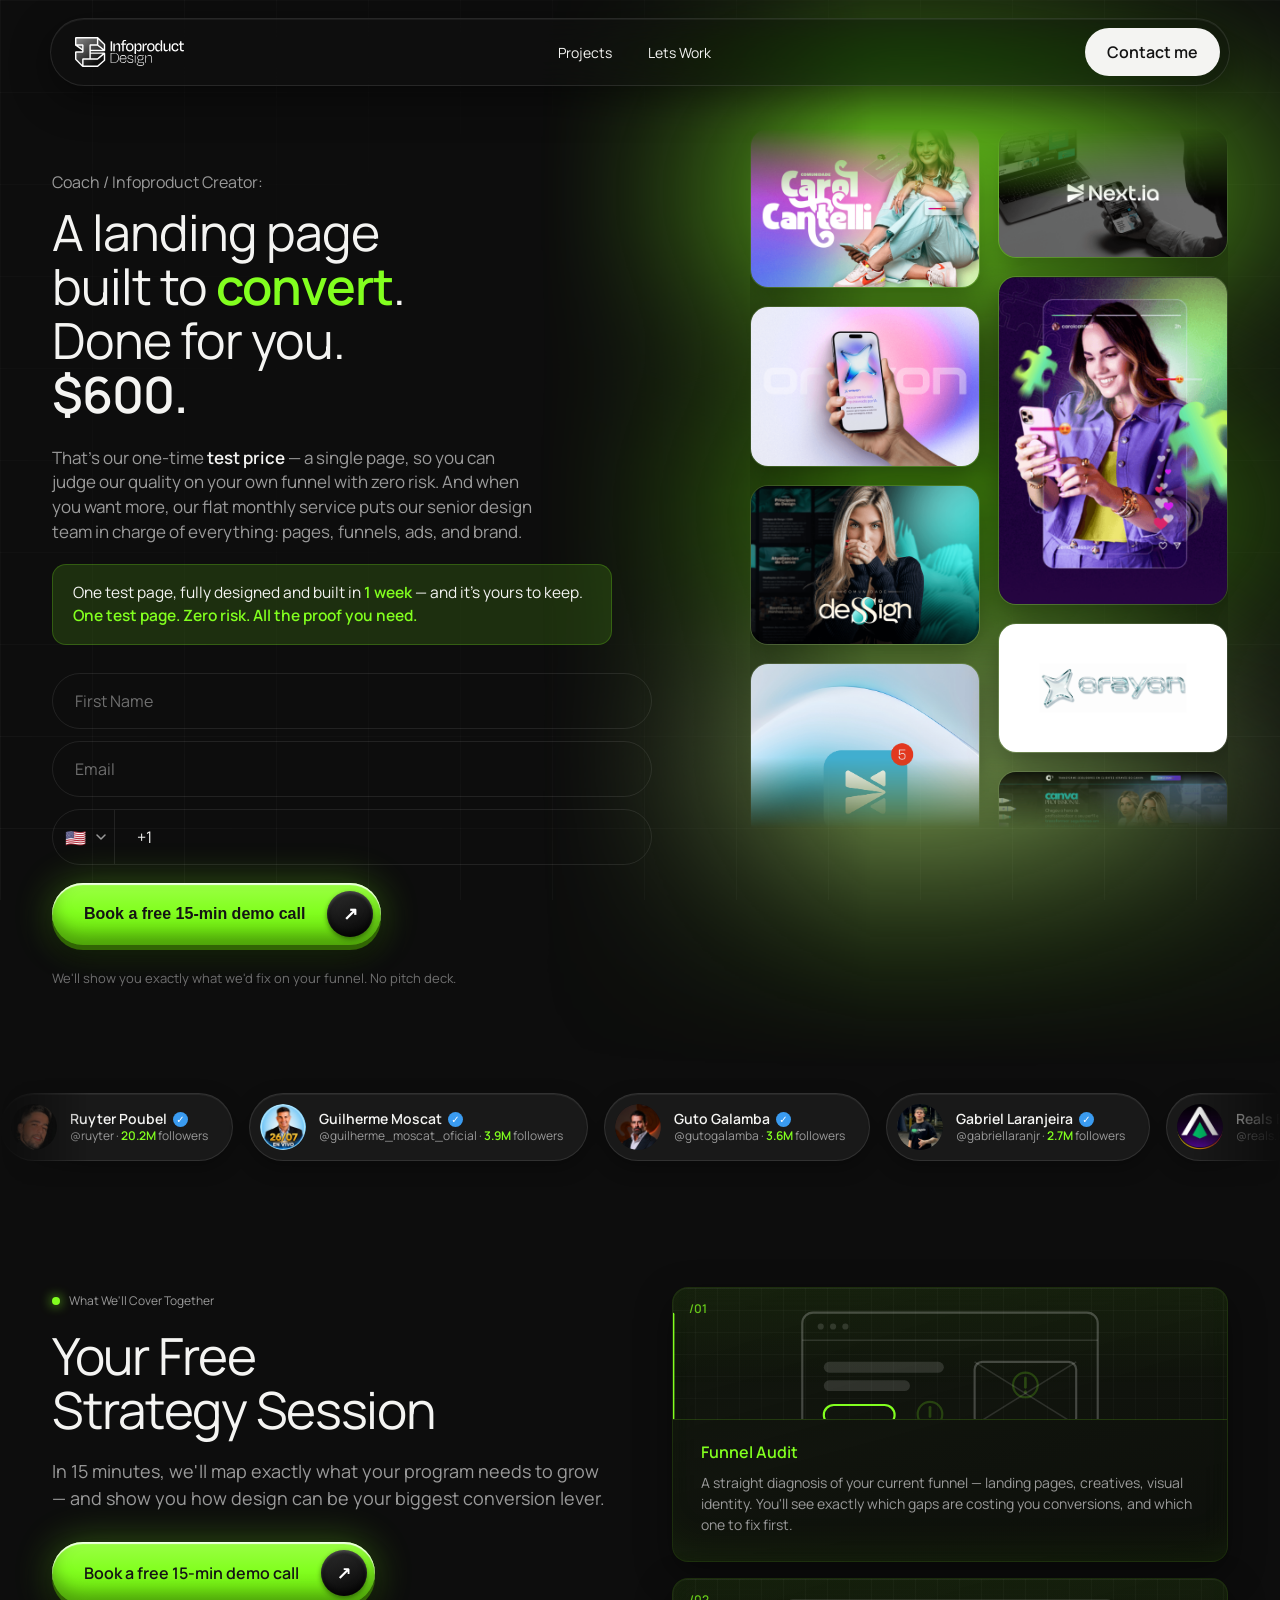
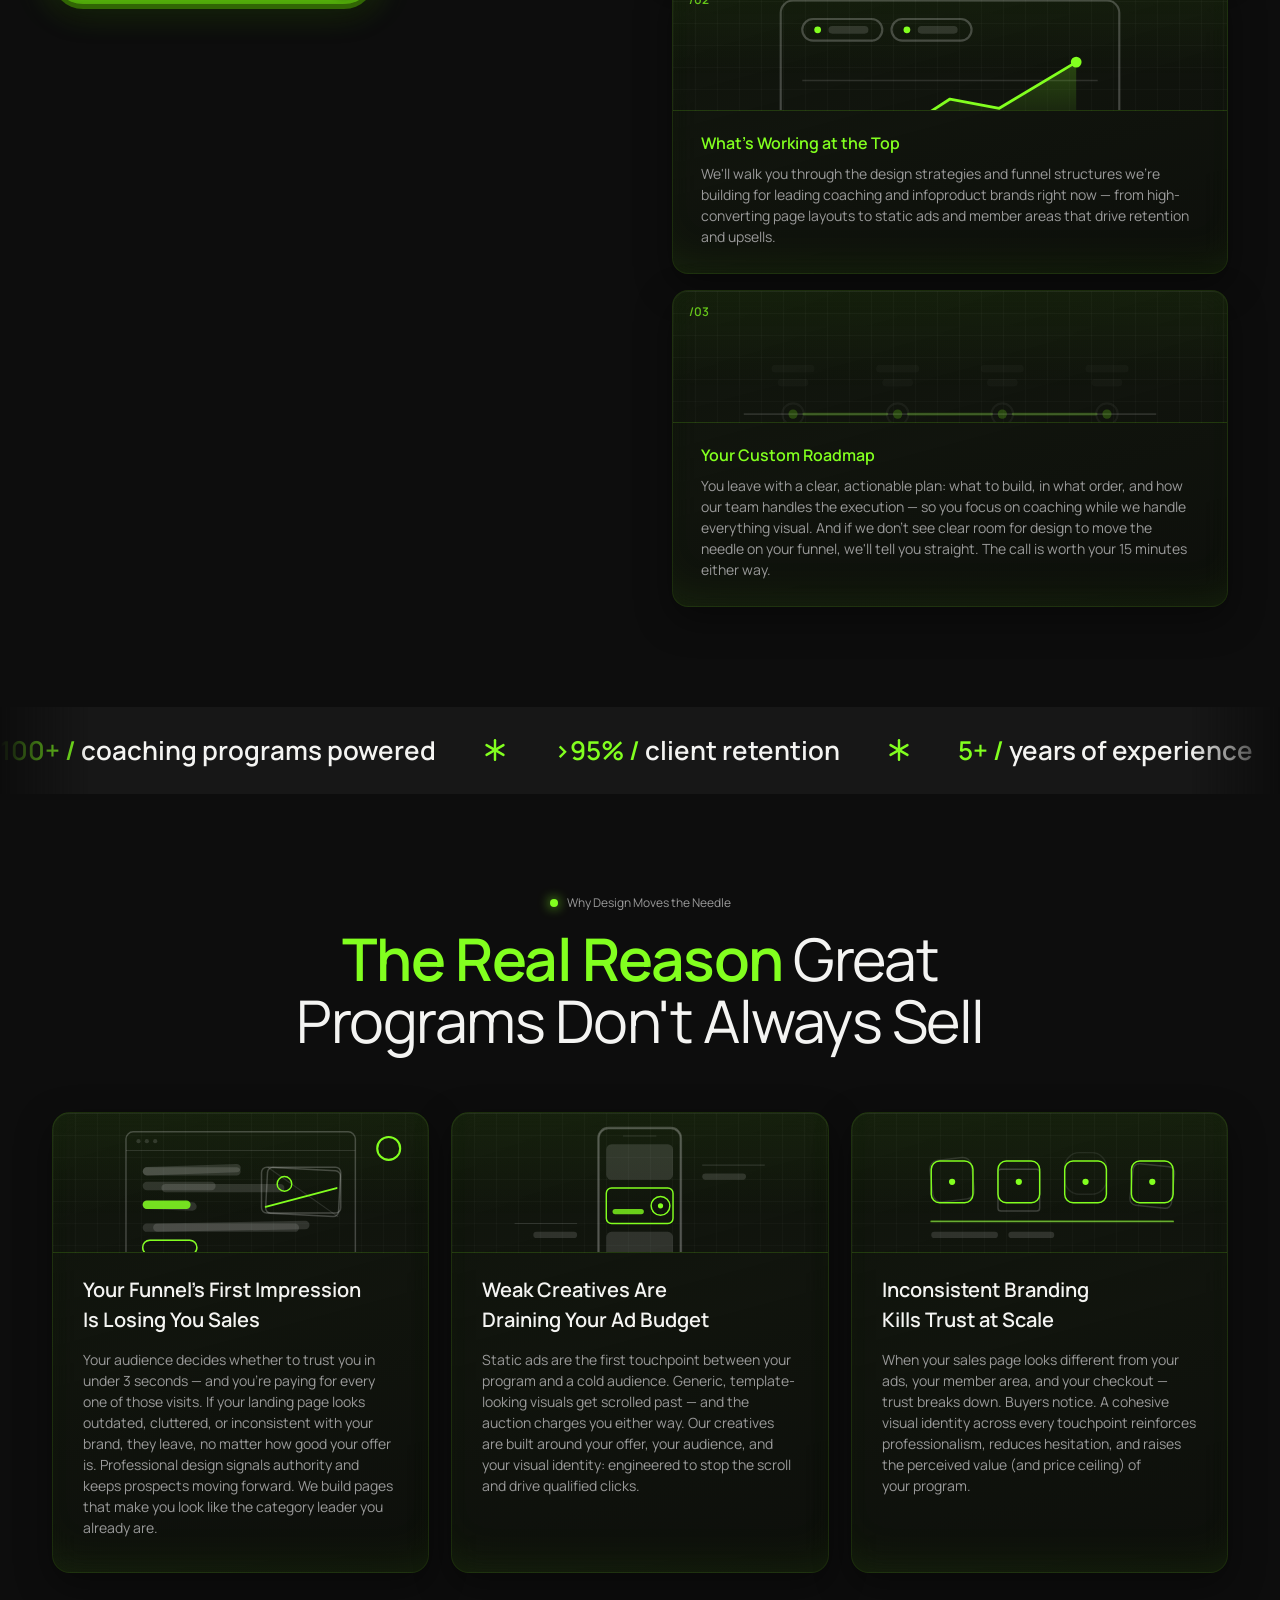
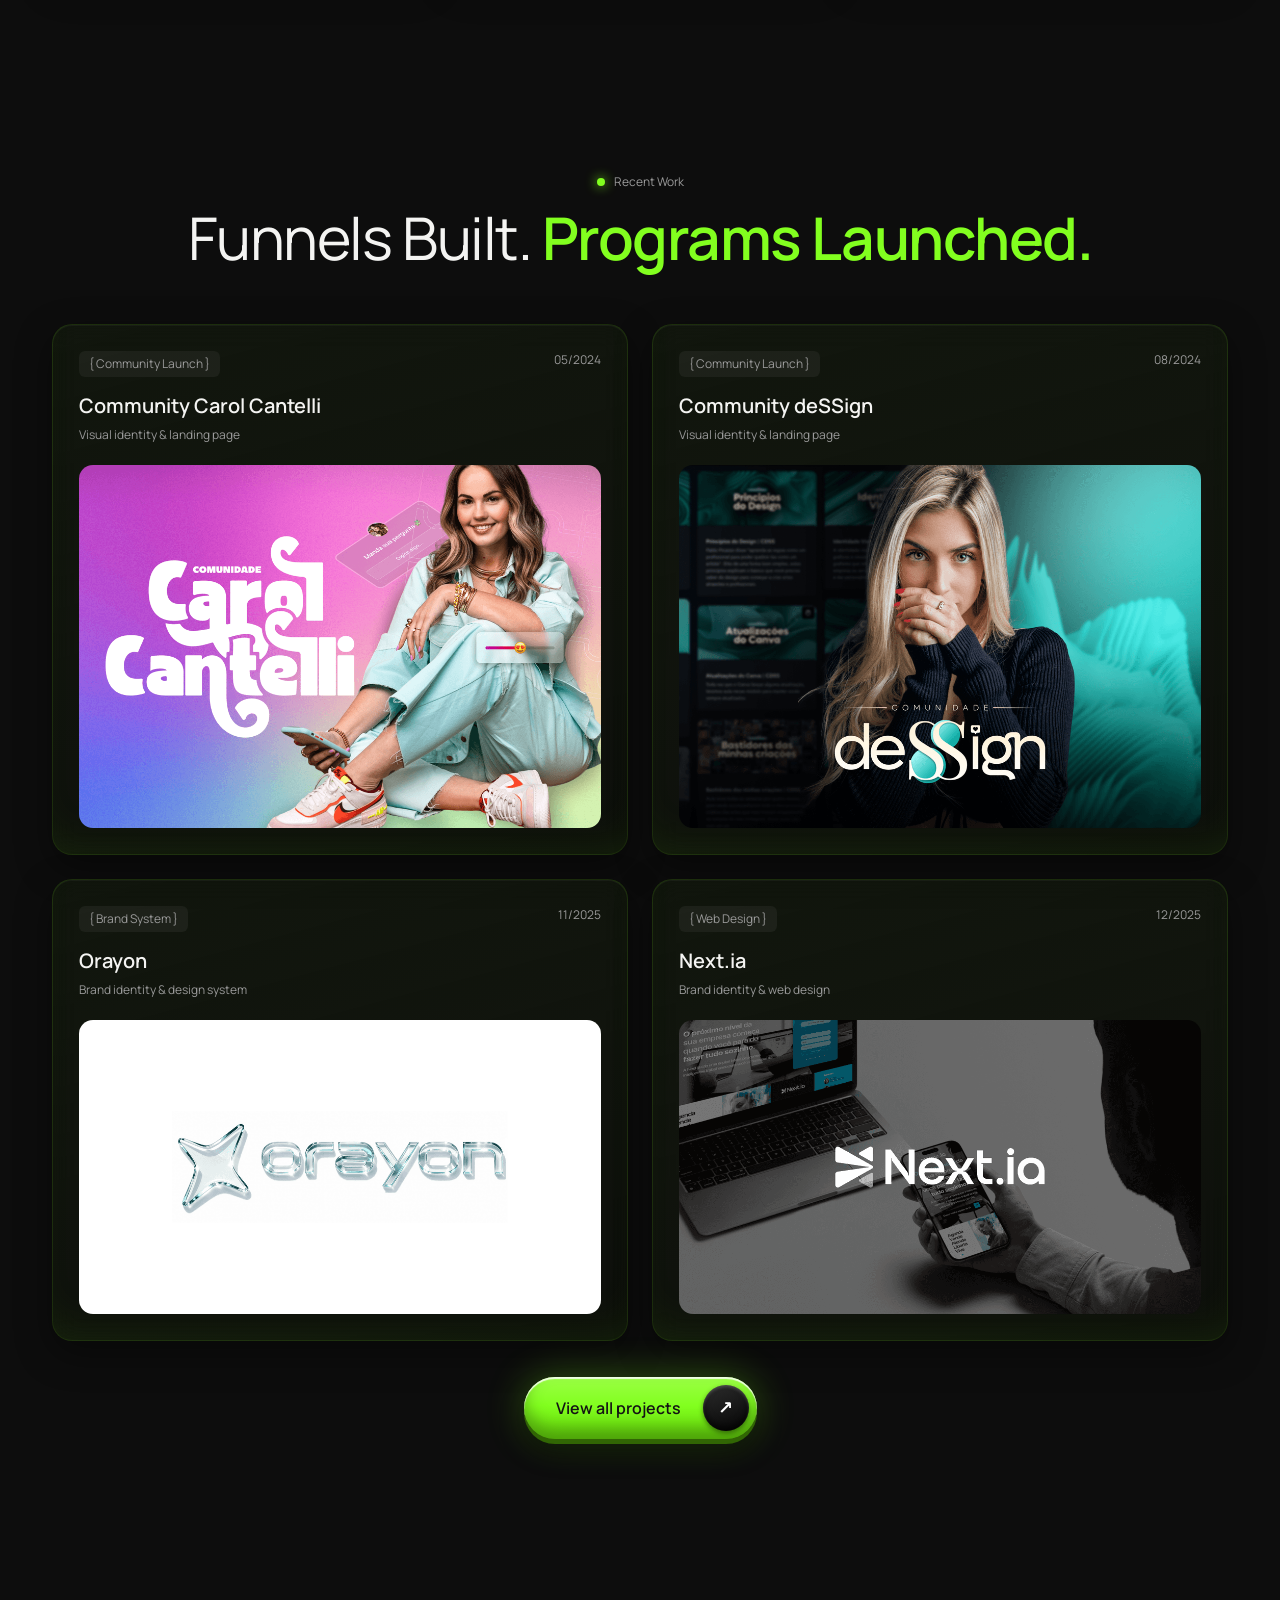
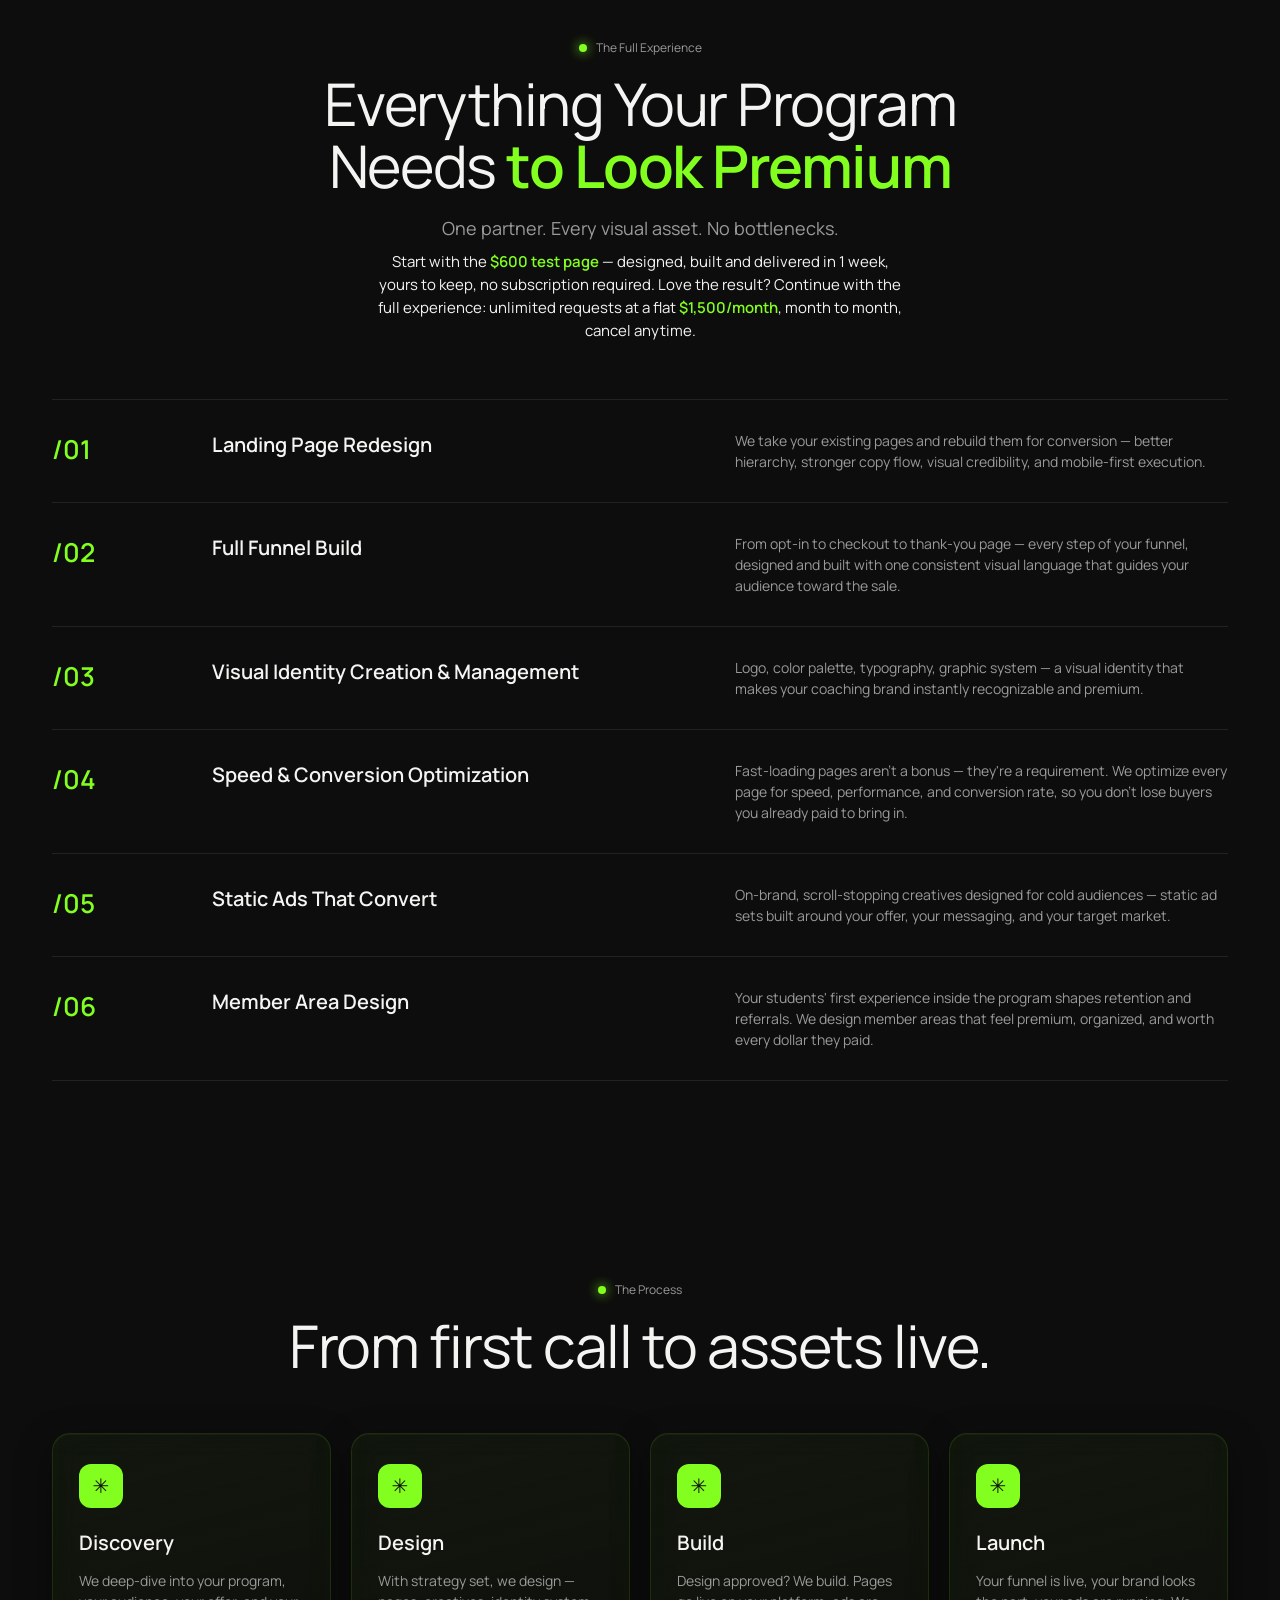
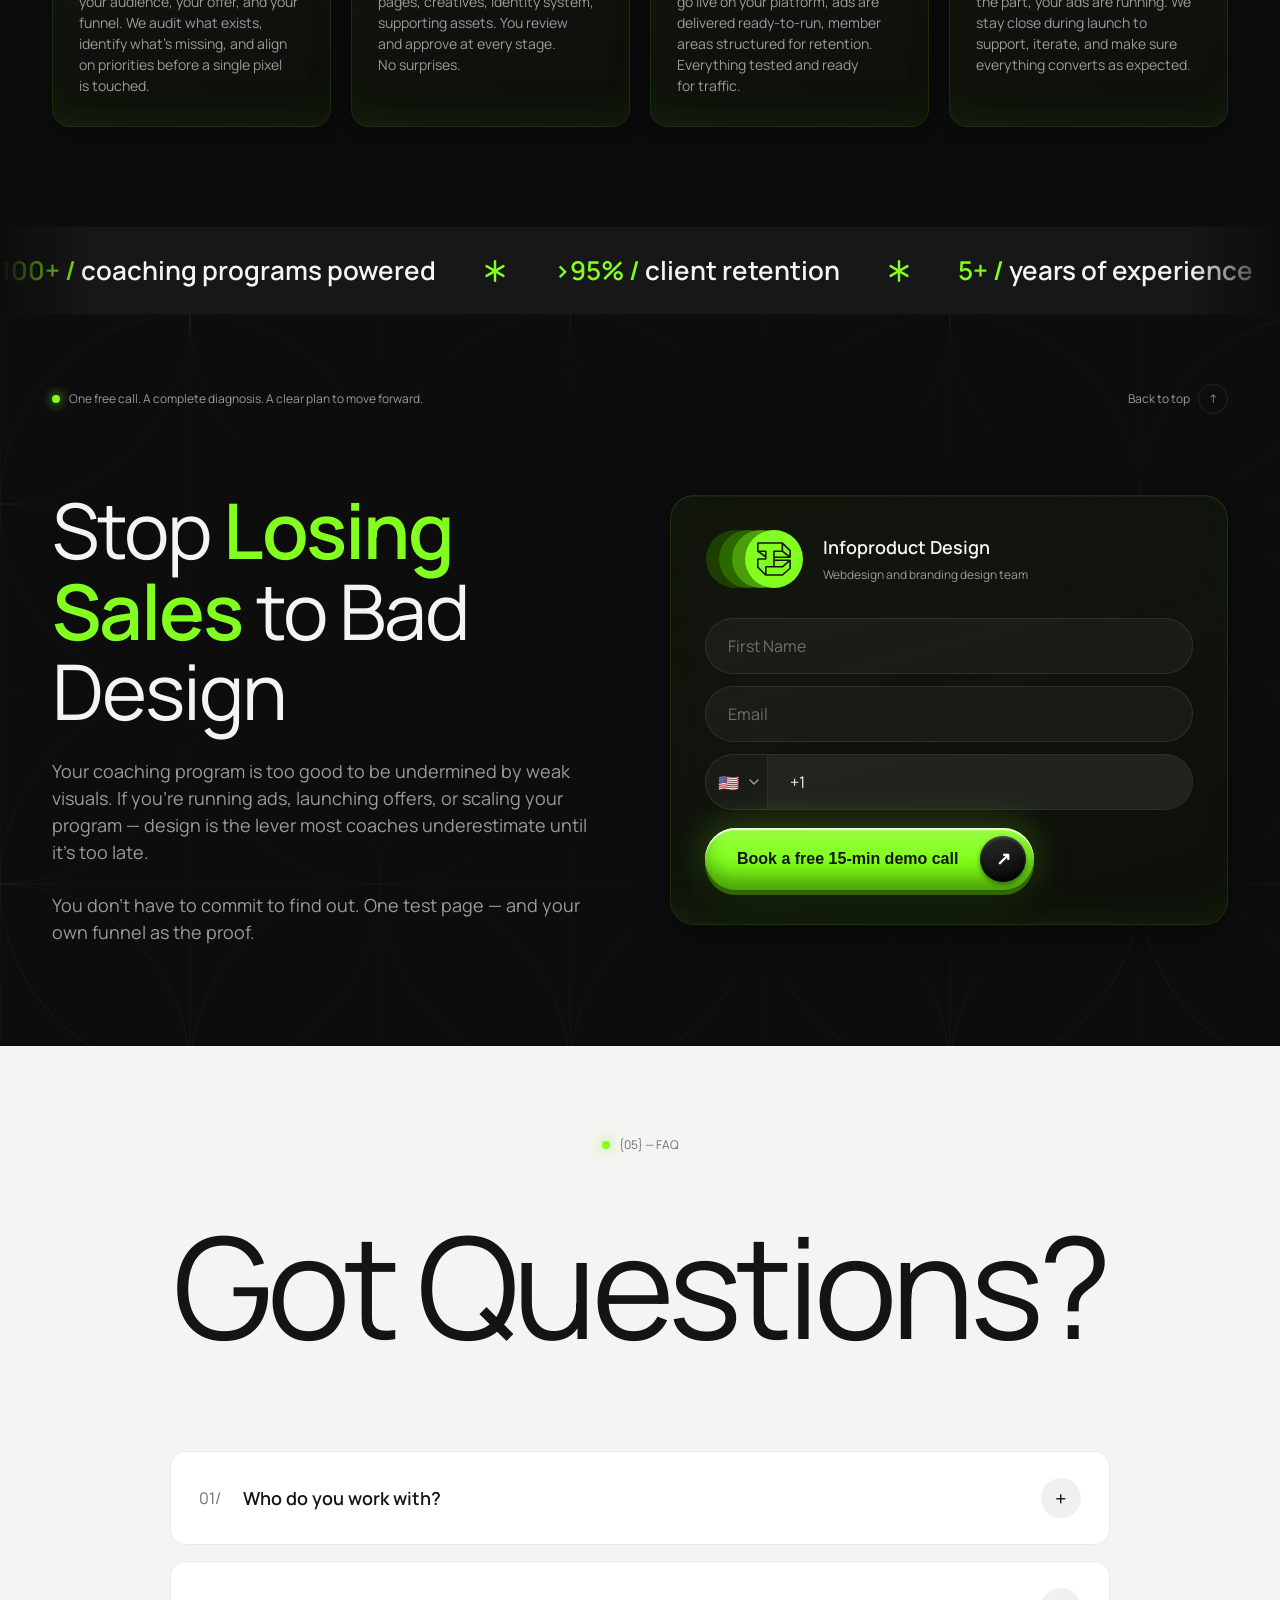
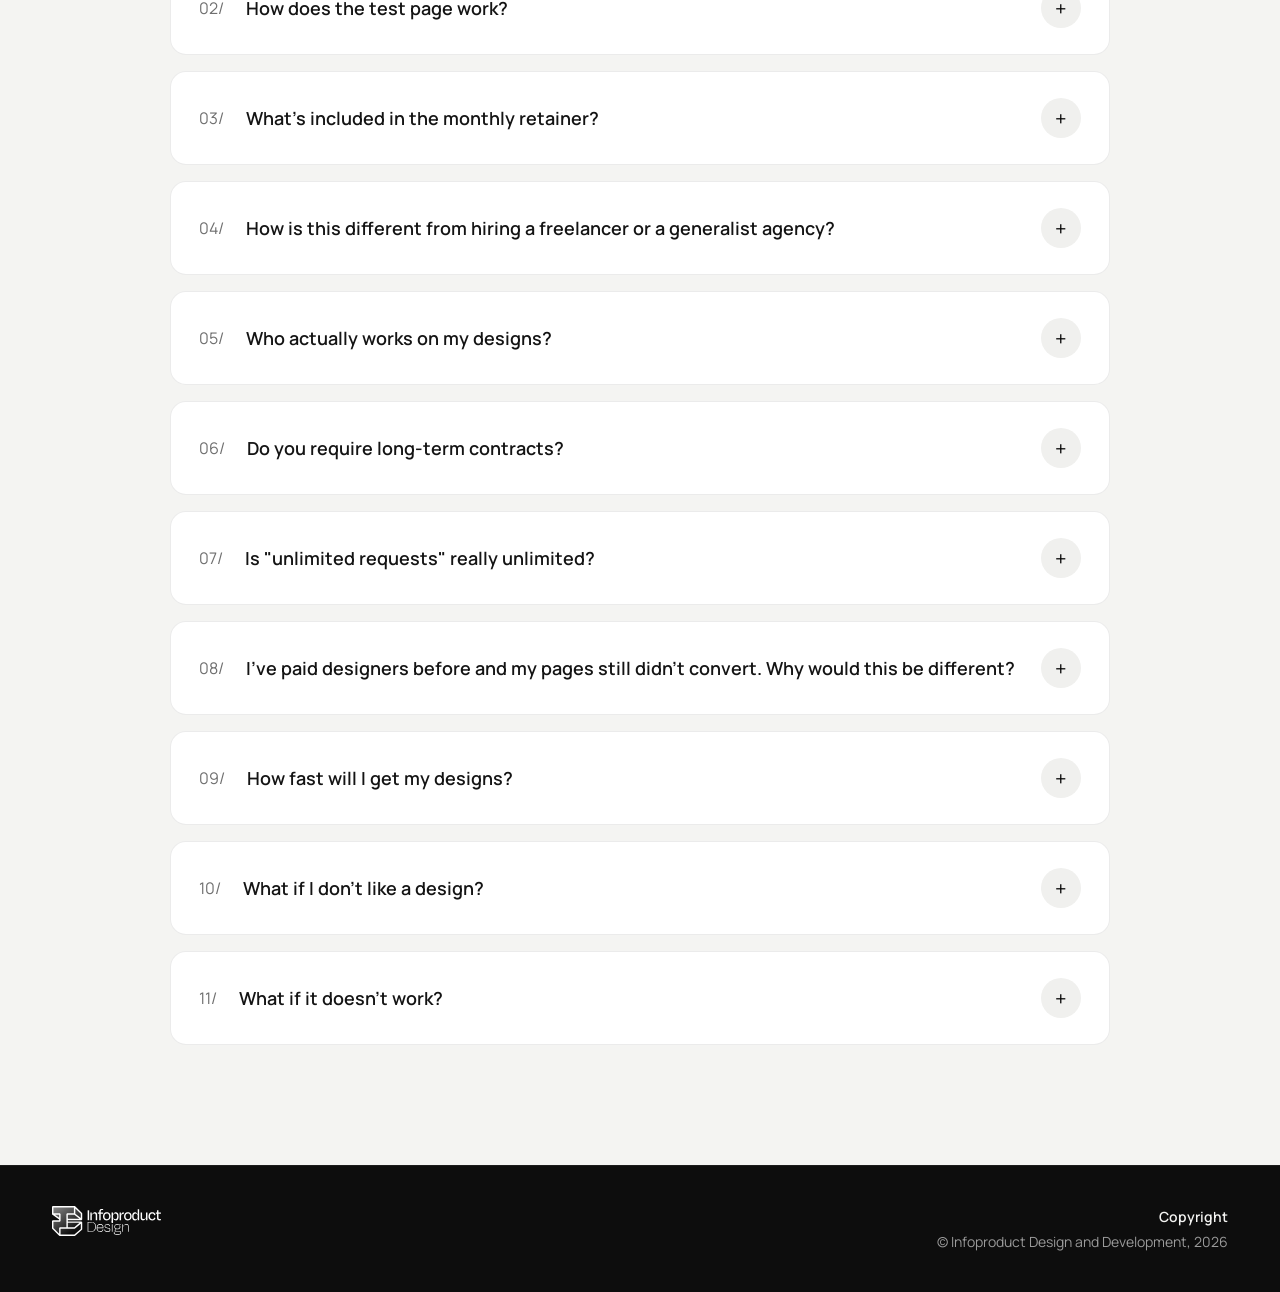
==== commit e79cbb8f: "Remove hard line break inside hero offer box" ====
--- a/index.html
+++ b/index.html
@@ -11,7 +11,7 @@
 <link rel="preconnect" href="https://fonts.googleapis.com" />
 <link rel="preconnect" href="https://fonts.gstatic.com" crossorigin />
 <link href="https://fonts.googleapis.com/css2?family=Manrope:wght@400;600&display=swap" rel="stylesheet" />
-<link rel="stylesheet" href="styles.css?v=v10-9c07d43" />
+<link rel="stylesheet" href="styles.css?v=v11-c81d128" />
 <!-- Meta Pixel Code -->
 <script>
 !function(f,b,e,v,n,t,s)
@@ -65,7 +65,7 @@
         <span class="line" data-anim><span><strong>$600.</strong></span></span>
       </h1>
       <h2 class="hero-sub" data-anim style="--d:500ms">That's our one-time <strong>test price</strong> — a single page, so you can judge our quality on your own funnel with zero risk. And when you want more, our flat monthly service puts our senior design team in charge of everything: pages, funnels, ads, and brand.</h2>
-      <p class="hero-offer" data-anim style="--d:600ms">One test page, fully designed and built in <strong>1 week</strong> — and it's yours to keep.<br /><strong>One test page. Zero risk. All the proof you need.</strong></p>
+      <p class="hero-offer" data-anim style="--d:600ms">One test page, fully designed and built in <strong>1 week</strong> — and it's yours to keep. <strong>One test page. Zero risk. All the proof you need.</strong></p>
       <form class="lead-form" data-anim style="--d:720ms">
         <input type="text" placeholder="First Name" aria-label="First Name" required minlength="2" />
         <input type="email" placeholder="Email" aria-label="Email" required />
@@ -920,6 +920,6 @@
   </div>
 </footer>
 
-<script src="script.js?v=v10-9c07d43"></script>
+<script src="script.js?v=v11-c81d128"></script>
 </body>
 </html>
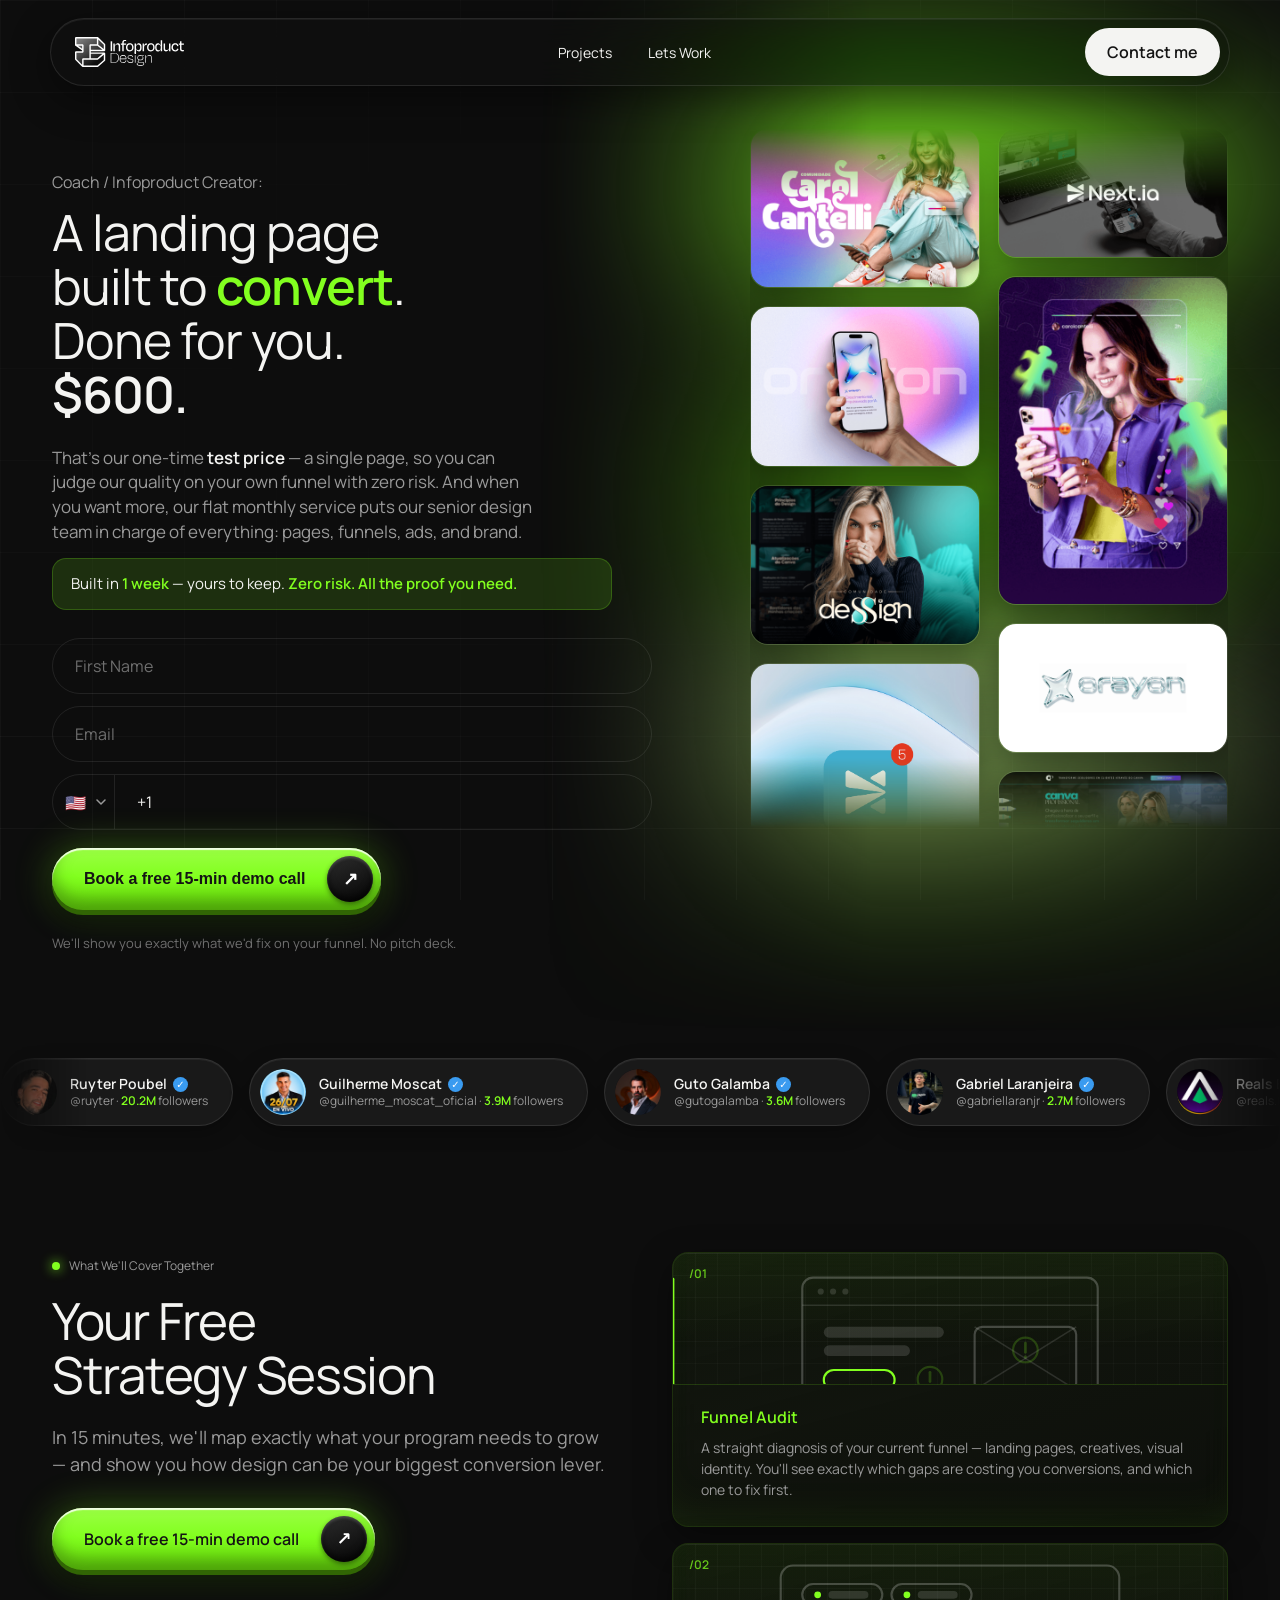
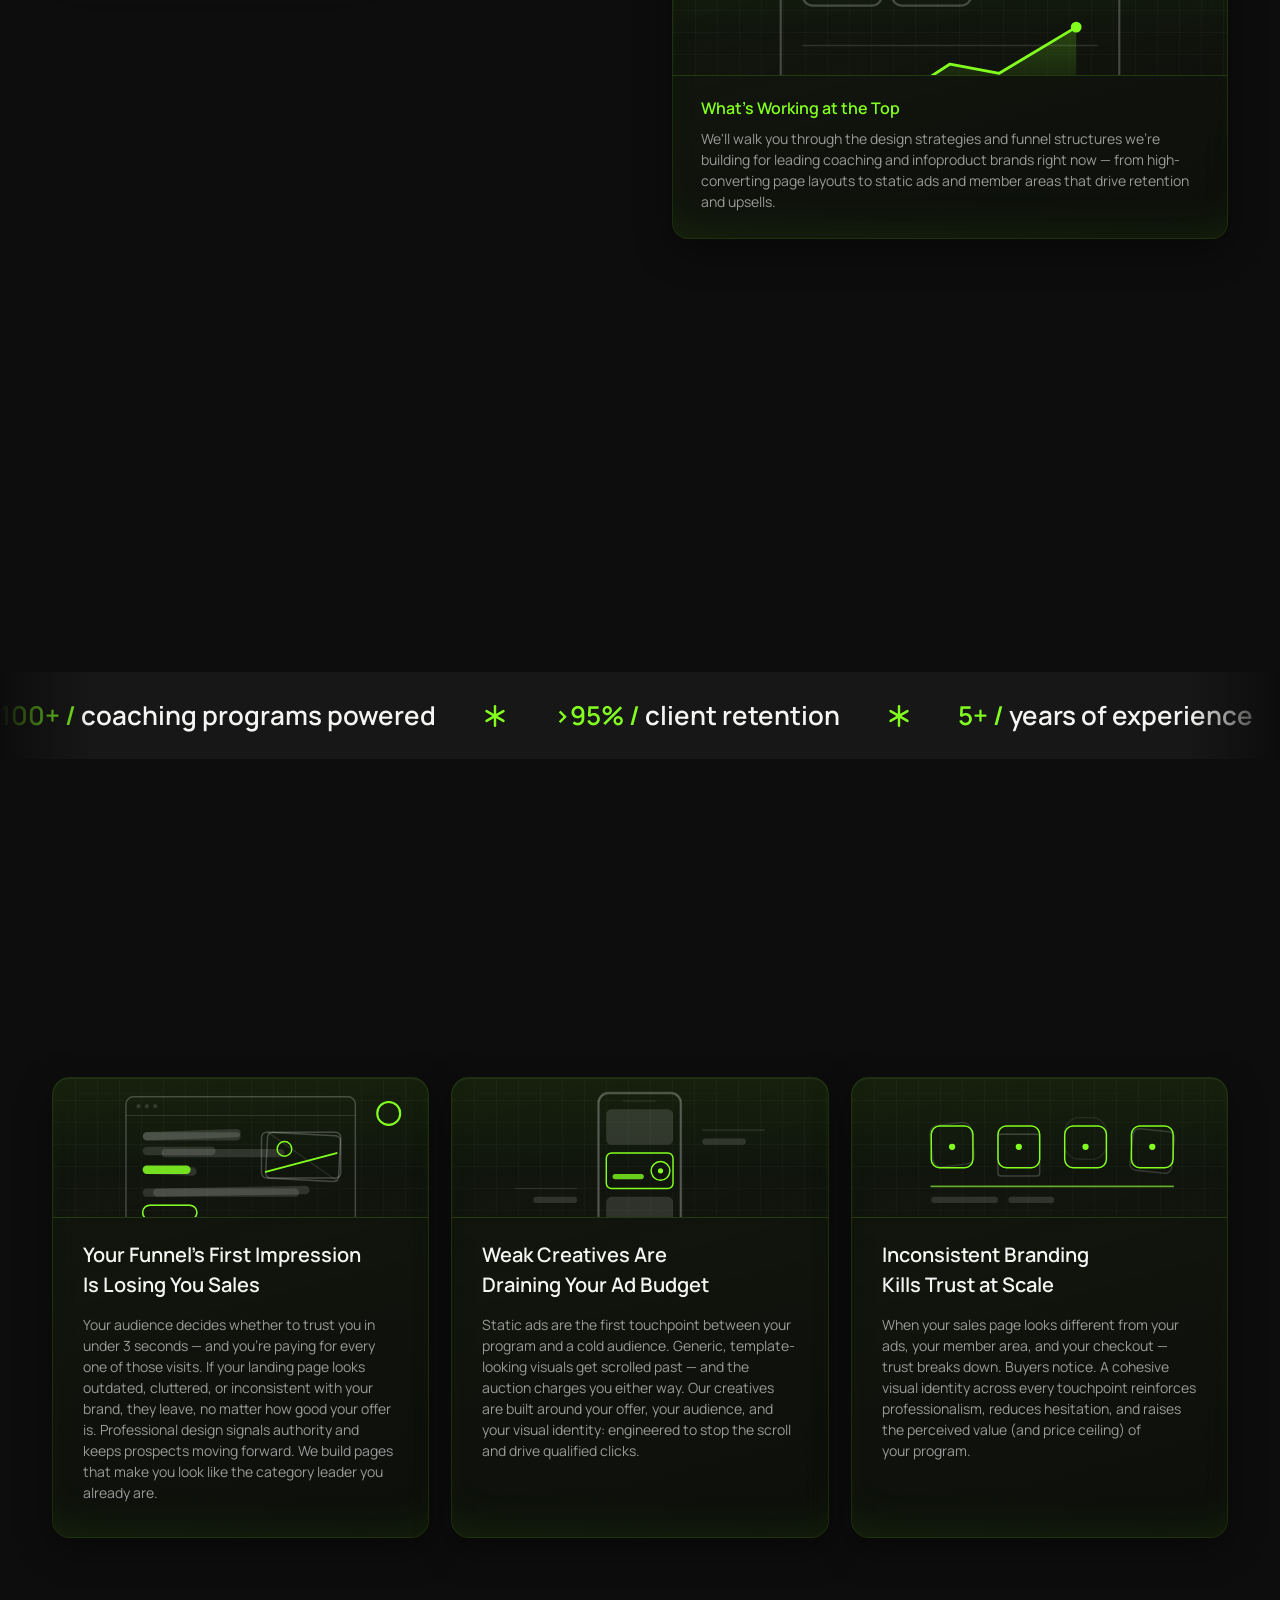
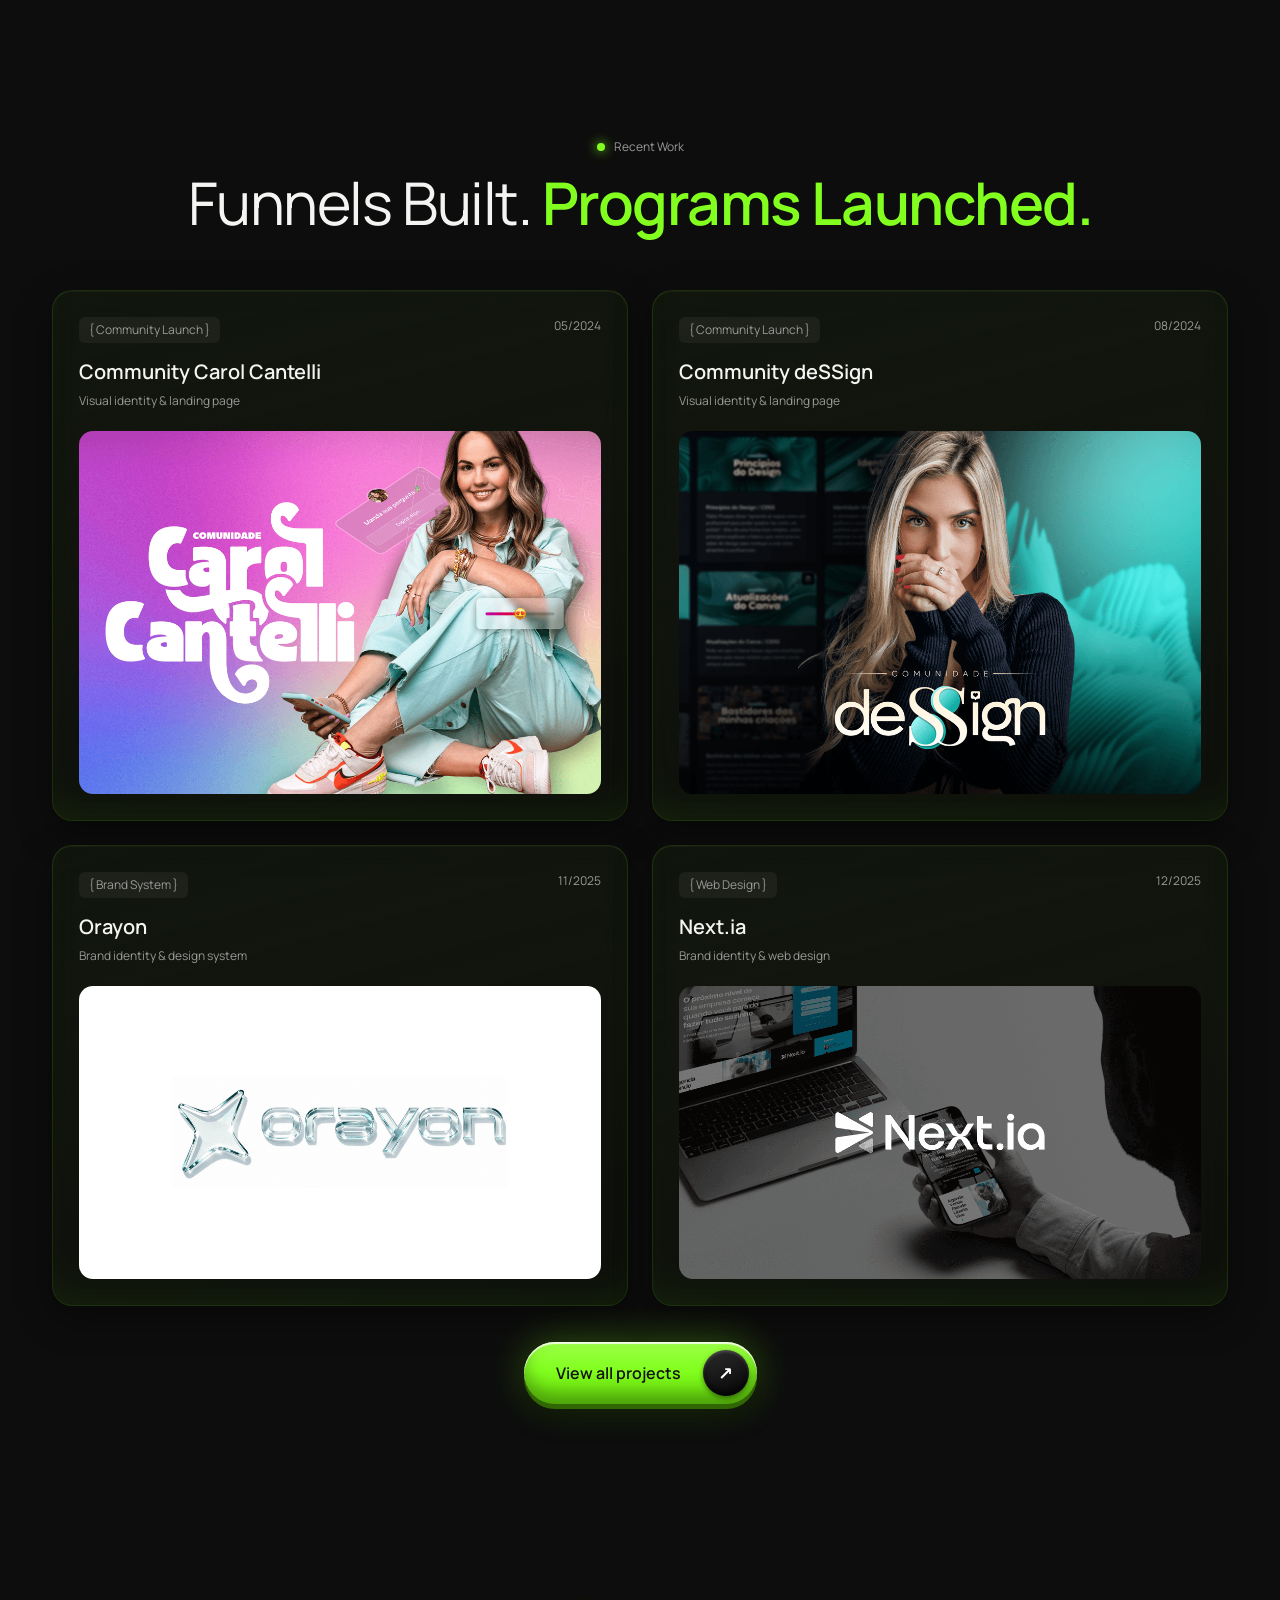
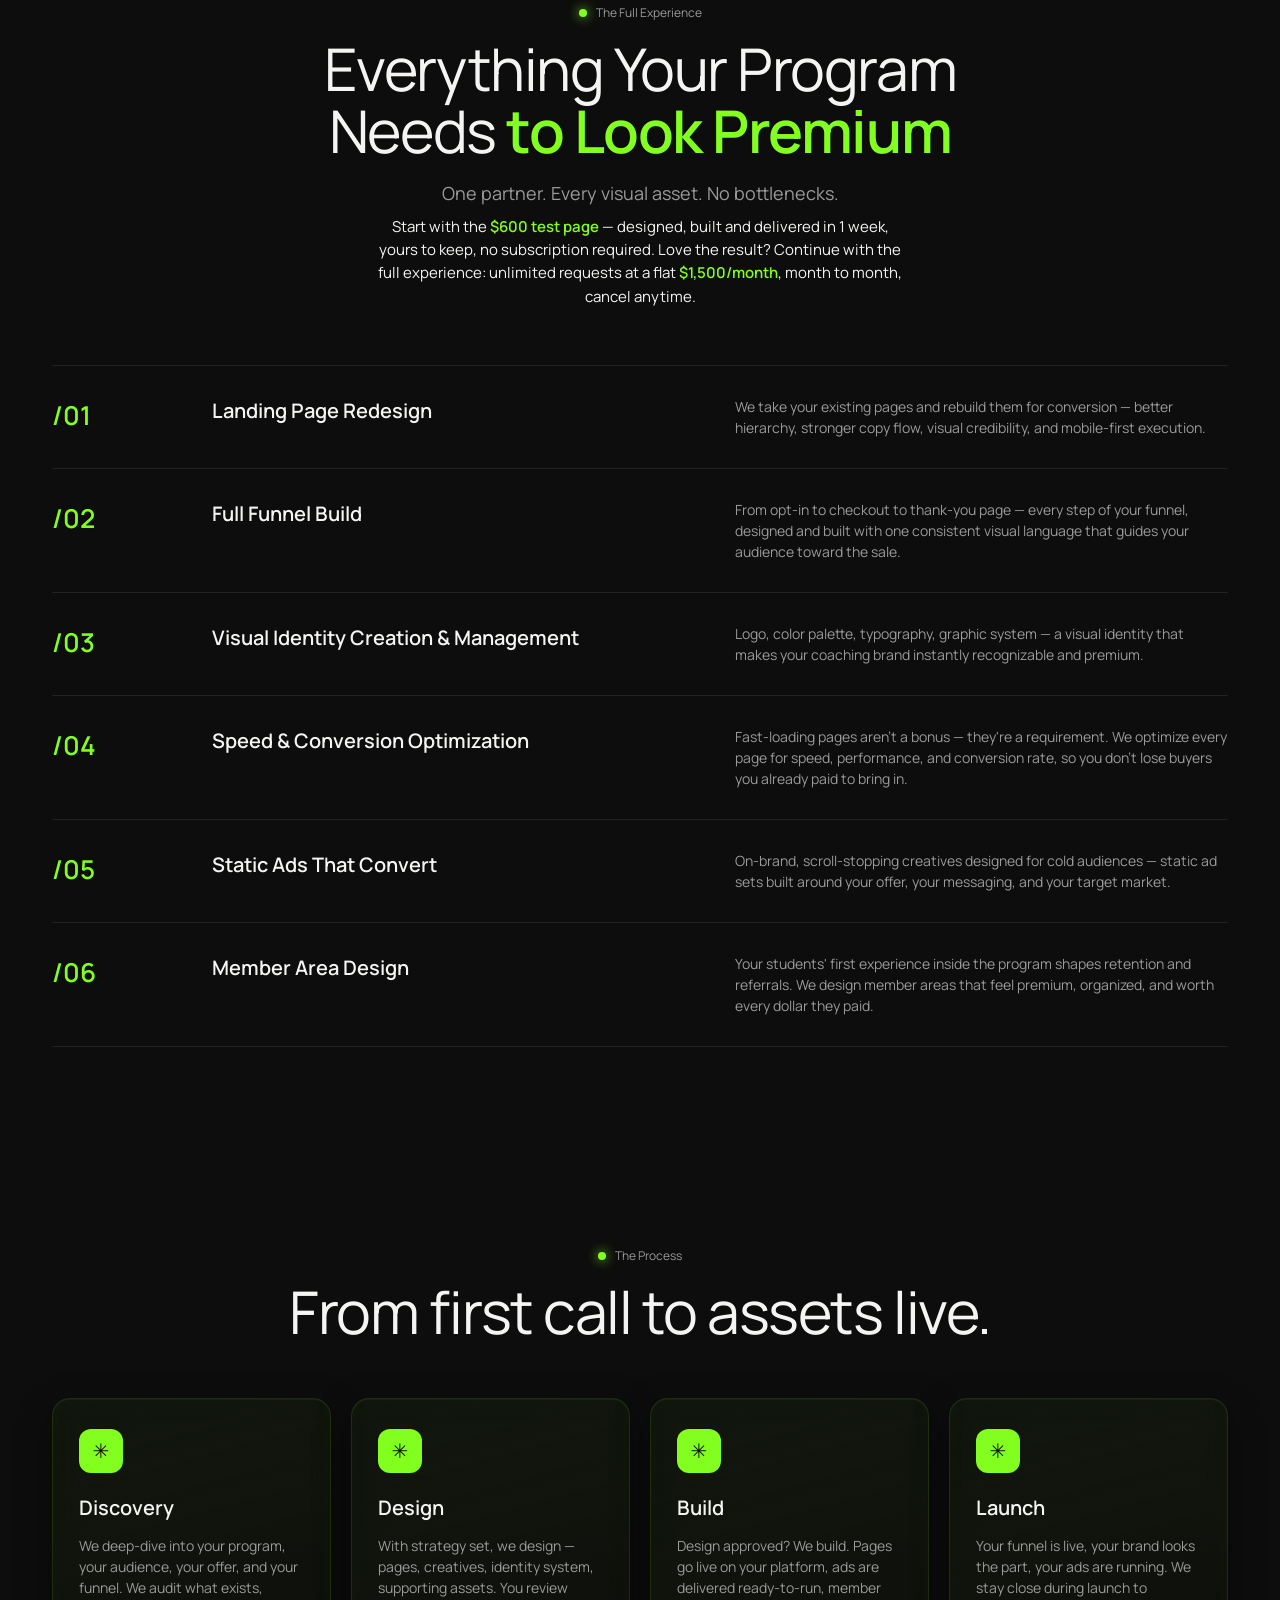
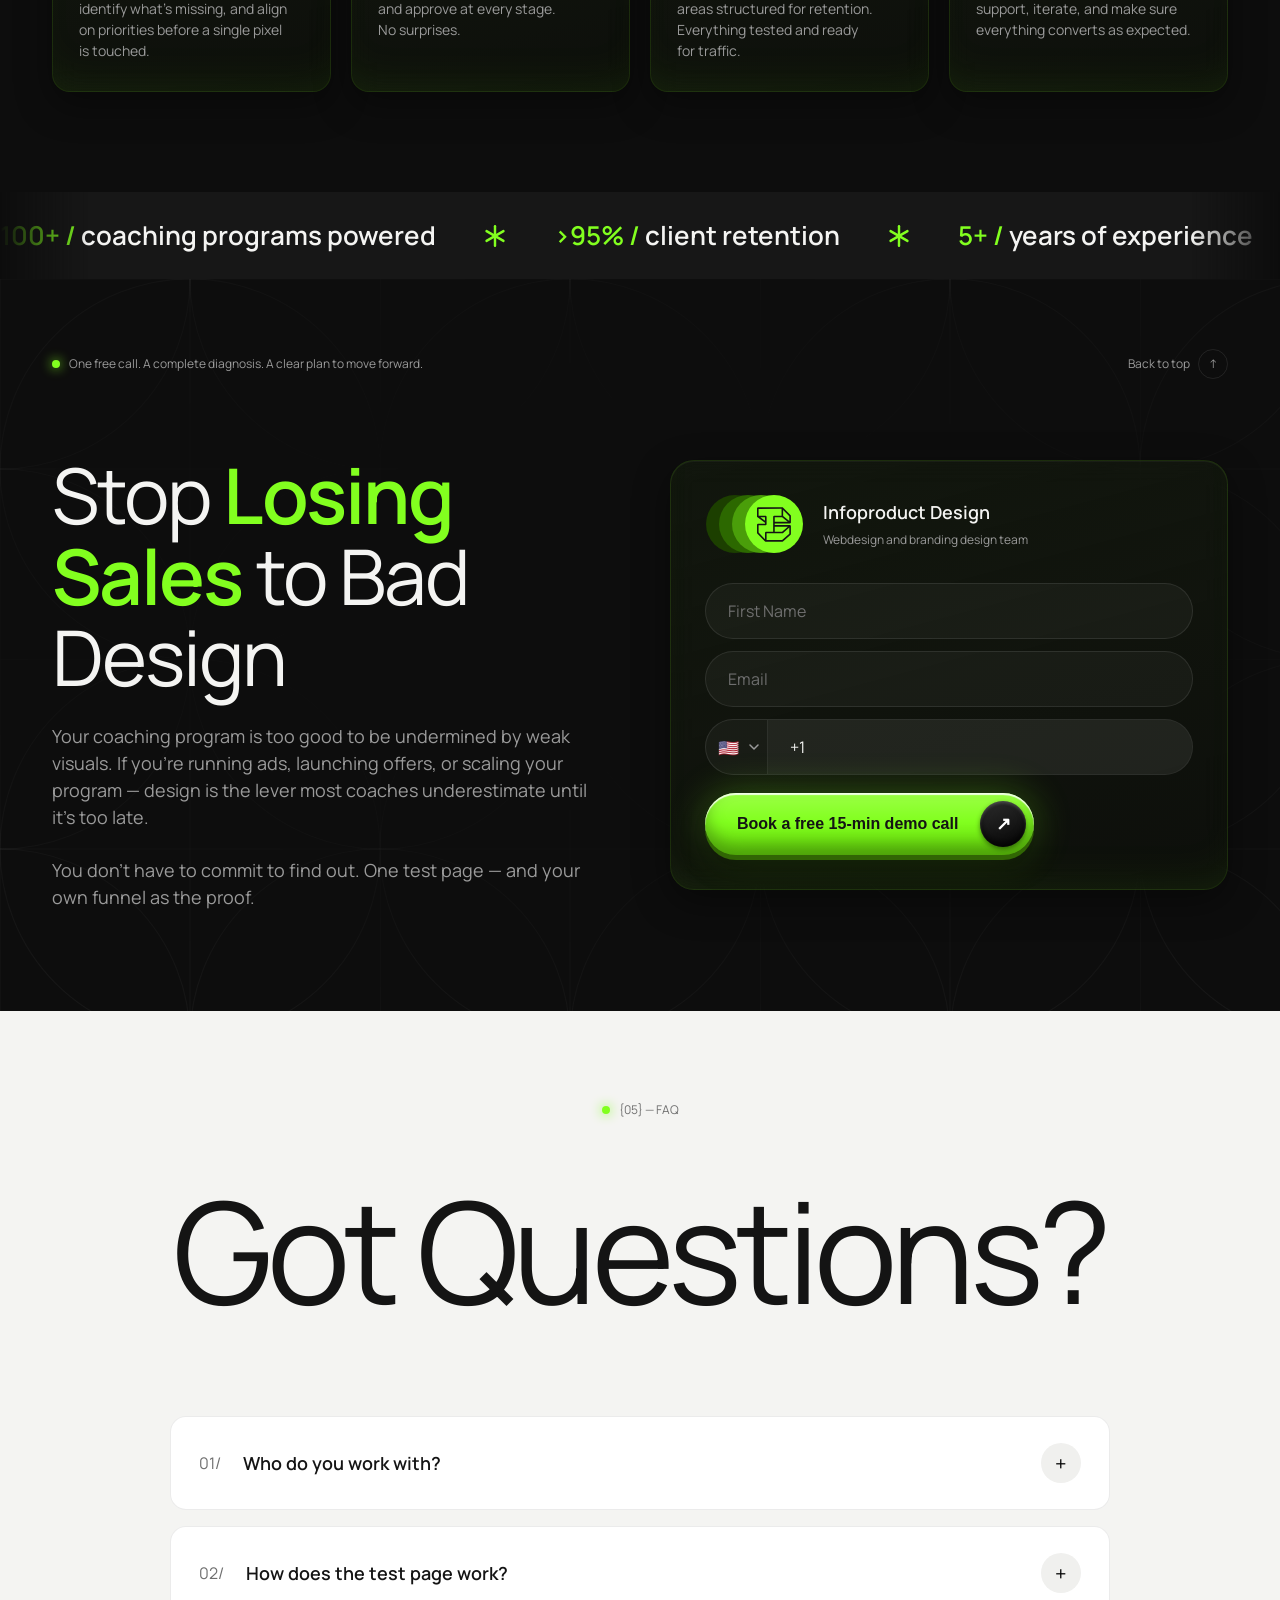
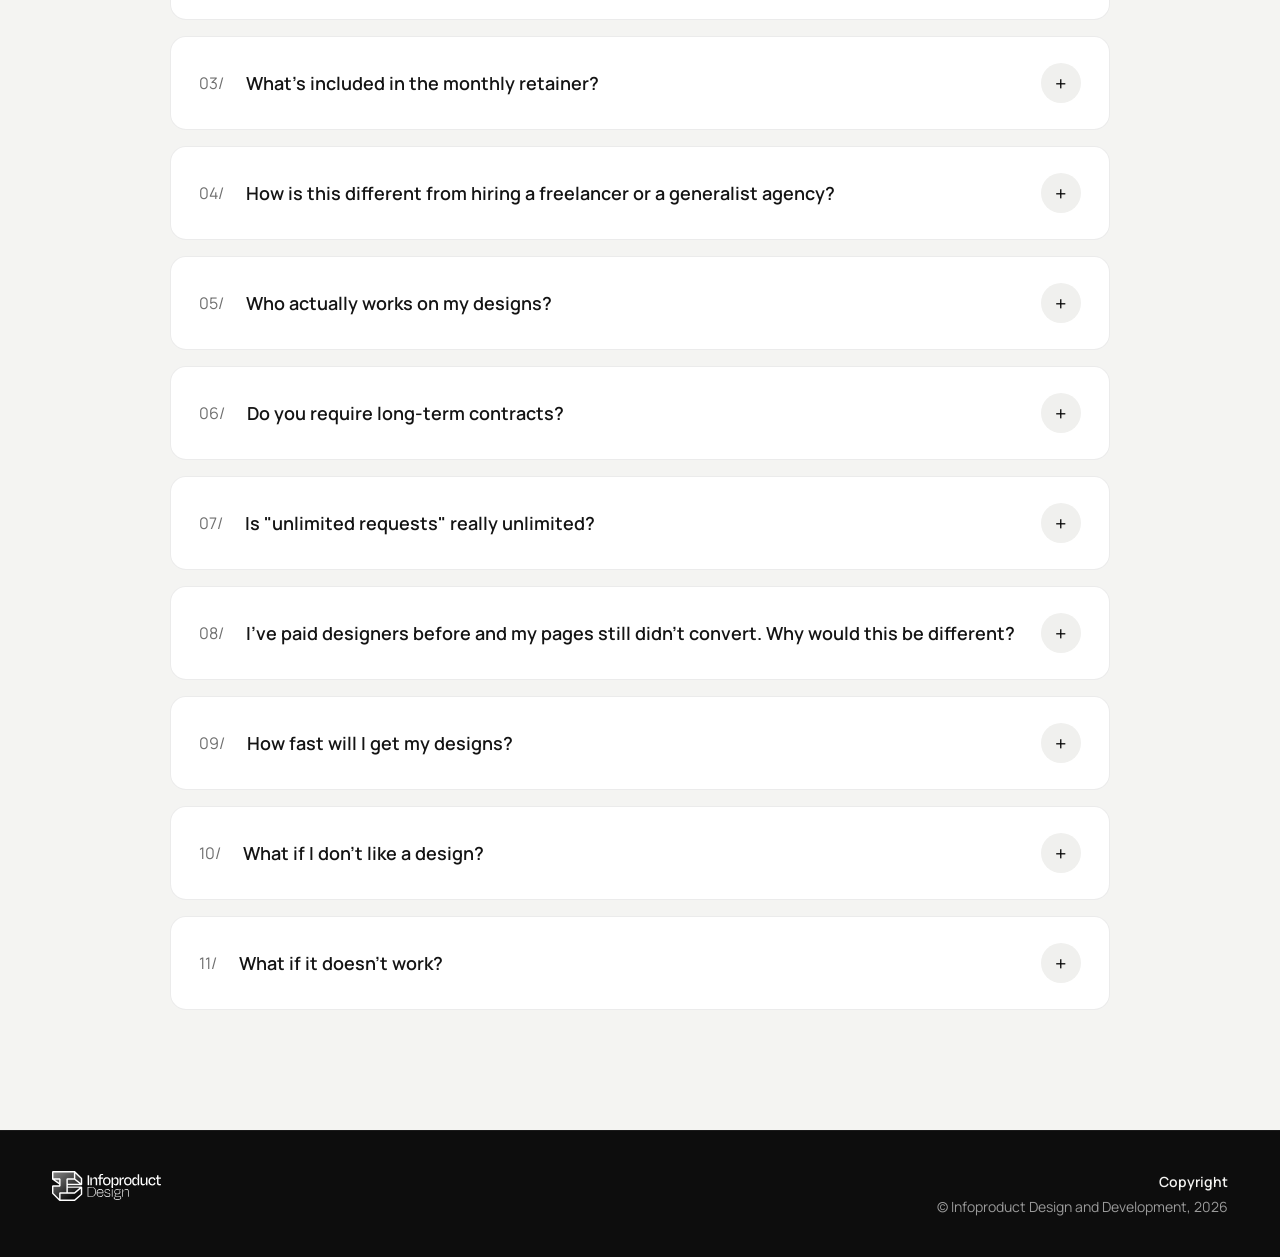
==== commit b5c75fc8: "Tighten hero offer box to two lines and trim margins" ====
--- a/index.html
+++ b/index.html
@@ -11,7 +11,7 @@
 <link rel="preconnect" href="https://fonts.googleapis.com" />
 <link rel="preconnect" href="https://fonts.gstatic.com" crossorigin />
 <link href="https://fonts.googleapis.com/css2?family=Manrope:wght@400;600&display=swap" rel="stylesheet" />
-<link rel="stylesheet" href="styles.css?v=v11-c81d128" />
+<link rel="stylesheet" href="styles.css?v=v12-e79cbb8" />
 <!-- Meta Pixel Code -->
 <script>
 !function(f,b,e,v,n,t,s)
@@ -65,7 +65,7 @@
         <span class="line" data-anim><span><strong>$600.</strong></span></span>
       </h1>
       <h2 class="hero-sub" data-anim style="--d:500ms">That's our one-time <strong>test price</strong> — a single page, so you can judge our quality on your own funnel with zero risk. And when you want more, our flat monthly service puts our senior design team in charge of everything: pages, funnels, ads, and brand.</h2>
-      <p class="hero-offer" data-anim style="--d:600ms">One test page, fully designed and built in <strong>1 week</strong> — and it's yours to keep. <strong>One test page. Zero risk. All the proof you need.</strong></p>
+      <p class="hero-offer" data-anim style="--d:600ms">Built in <strong>1 week</strong> — yours to keep. <strong>Zero risk. All the proof you need.</strong></p>
       <form class="lead-form" data-anim style="--d:720ms">
         <input type="text" placeholder="First Name" aria-label="First Name" required minlength="2" />
         <input type="email" placeholder="Email" aria-label="Email" required />
@@ -920,6 +920,6 @@
   </div>
 </footer>
 
-<script src="script.js?v=v11-c81d128"></script>
+<script src="script.js?v=v12-e79cbb8"></script>
 </body>
 </html>
--- a/styles.css
+++ b/styles.css
@@ -296,14 +296,14 @@
 .hero-sub strong { color: var(--text); font-weight: 600; }
 
 .hero-offer {
-  margin-top: 20px;
-  padding: 16px 20px;
+  margin-top: 14px;
+  padding: 14px 18px;
   background: var(--accent-soft);
   border: 1px solid rgba(130,255,31,.22);
   border-radius: 14px;
-  font-size: 15.5px;
+  font-size: 15px;
   color: var(--text);
-  line-height: 1.5;
+  line-height: 1.45;
   max-width: 560px;
 }
 .hero-offer strong { color: var(--accent); font-weight: 600; }
@@ -1219,9 +1219,9 @@
   .hero-offer {
     text-align: center;
     font-size: 12.5px;
-    line-height: 1.45;
-    padding: 12px 16px;
-    margin-left: auto; margin-right: auto;
+    line-height: 1.4;
+    padding: 10px 14px;
+    margin: 10px auto 0;
     max-width: 100%;
   }
   .cta-sub { text-align: center; }
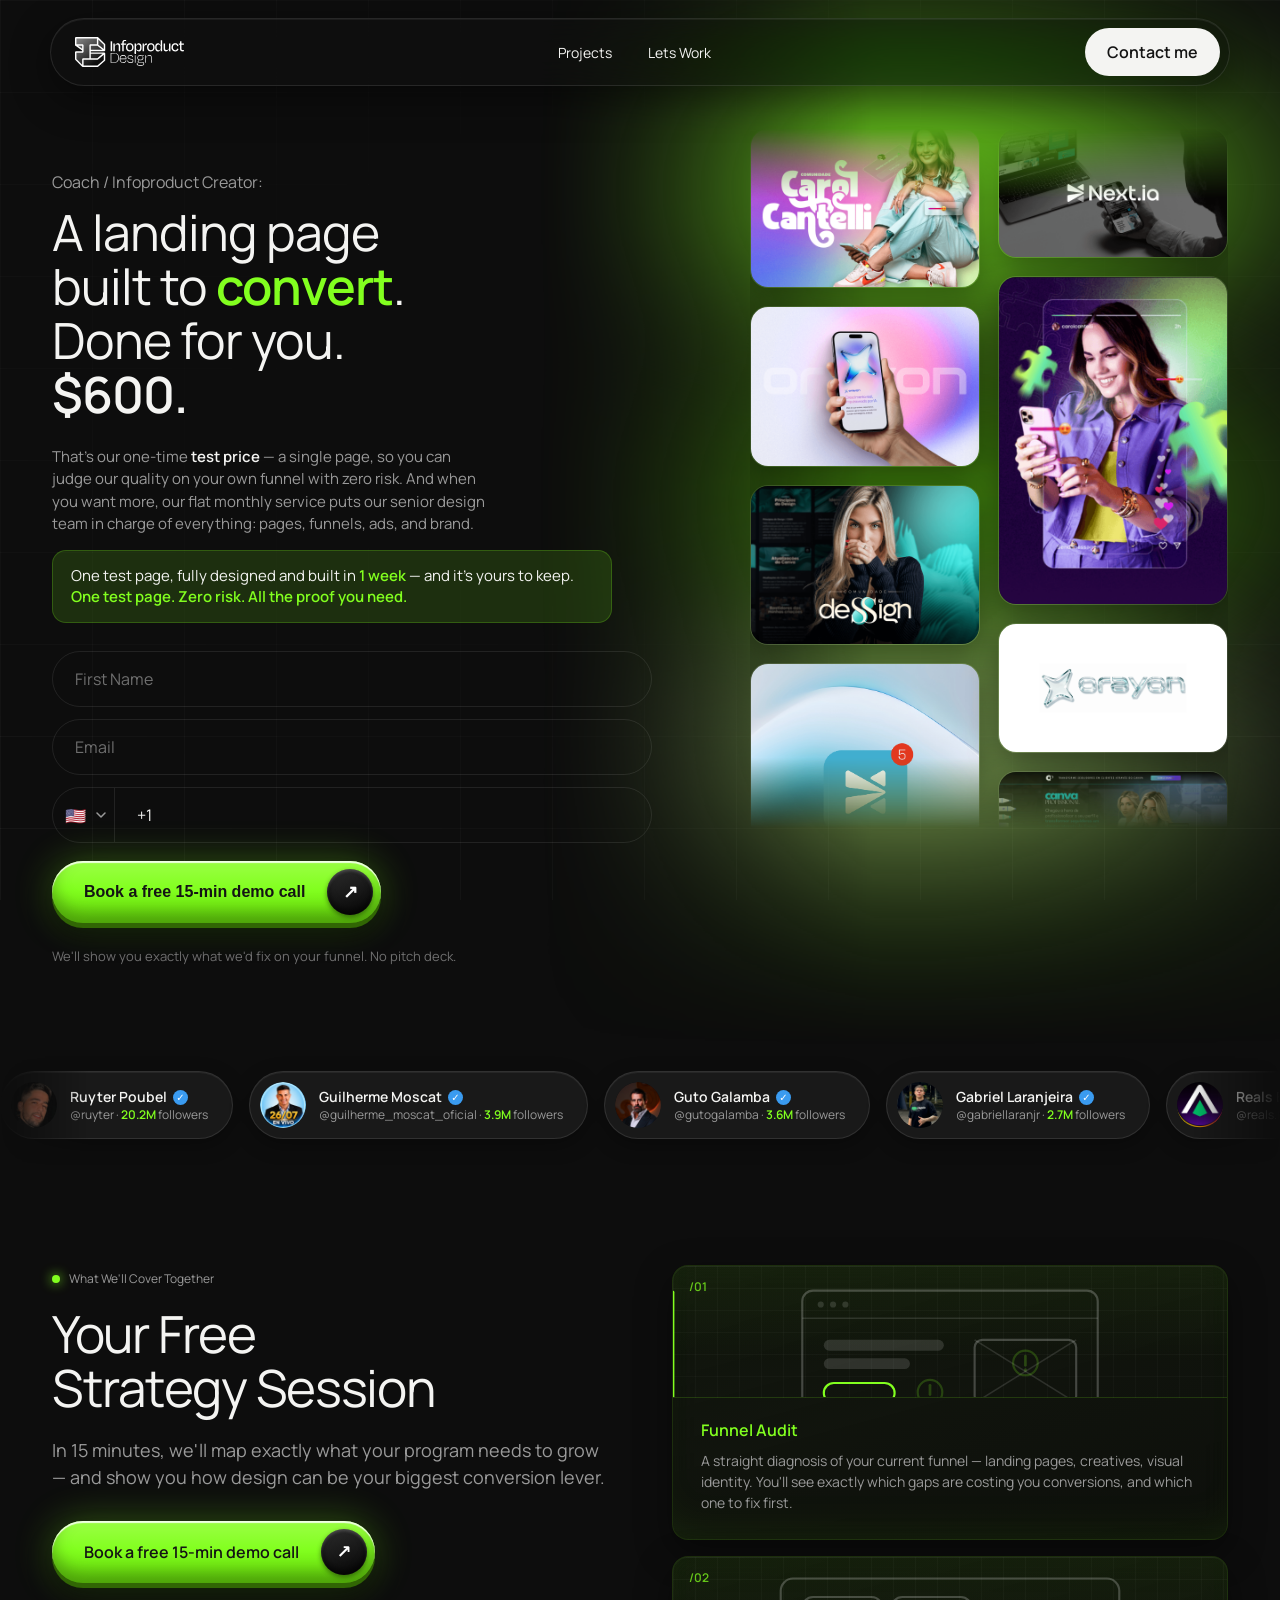
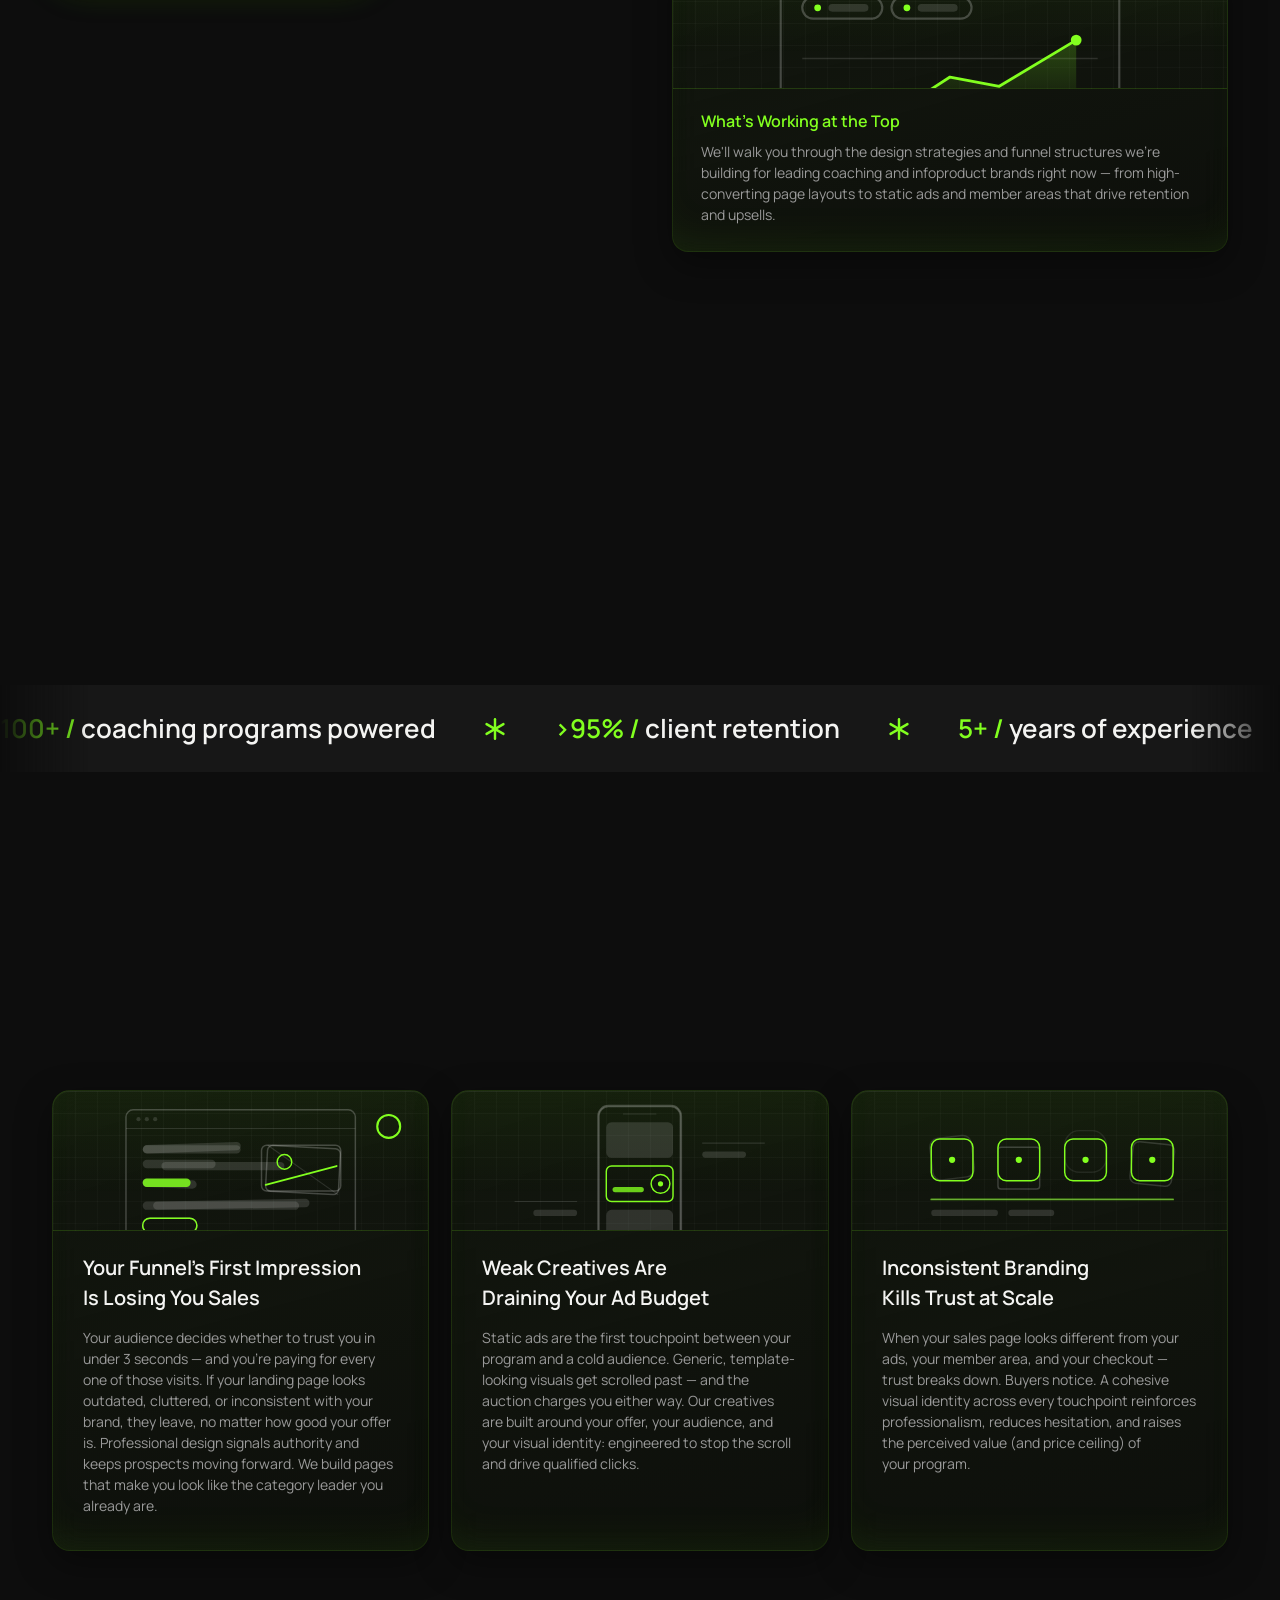
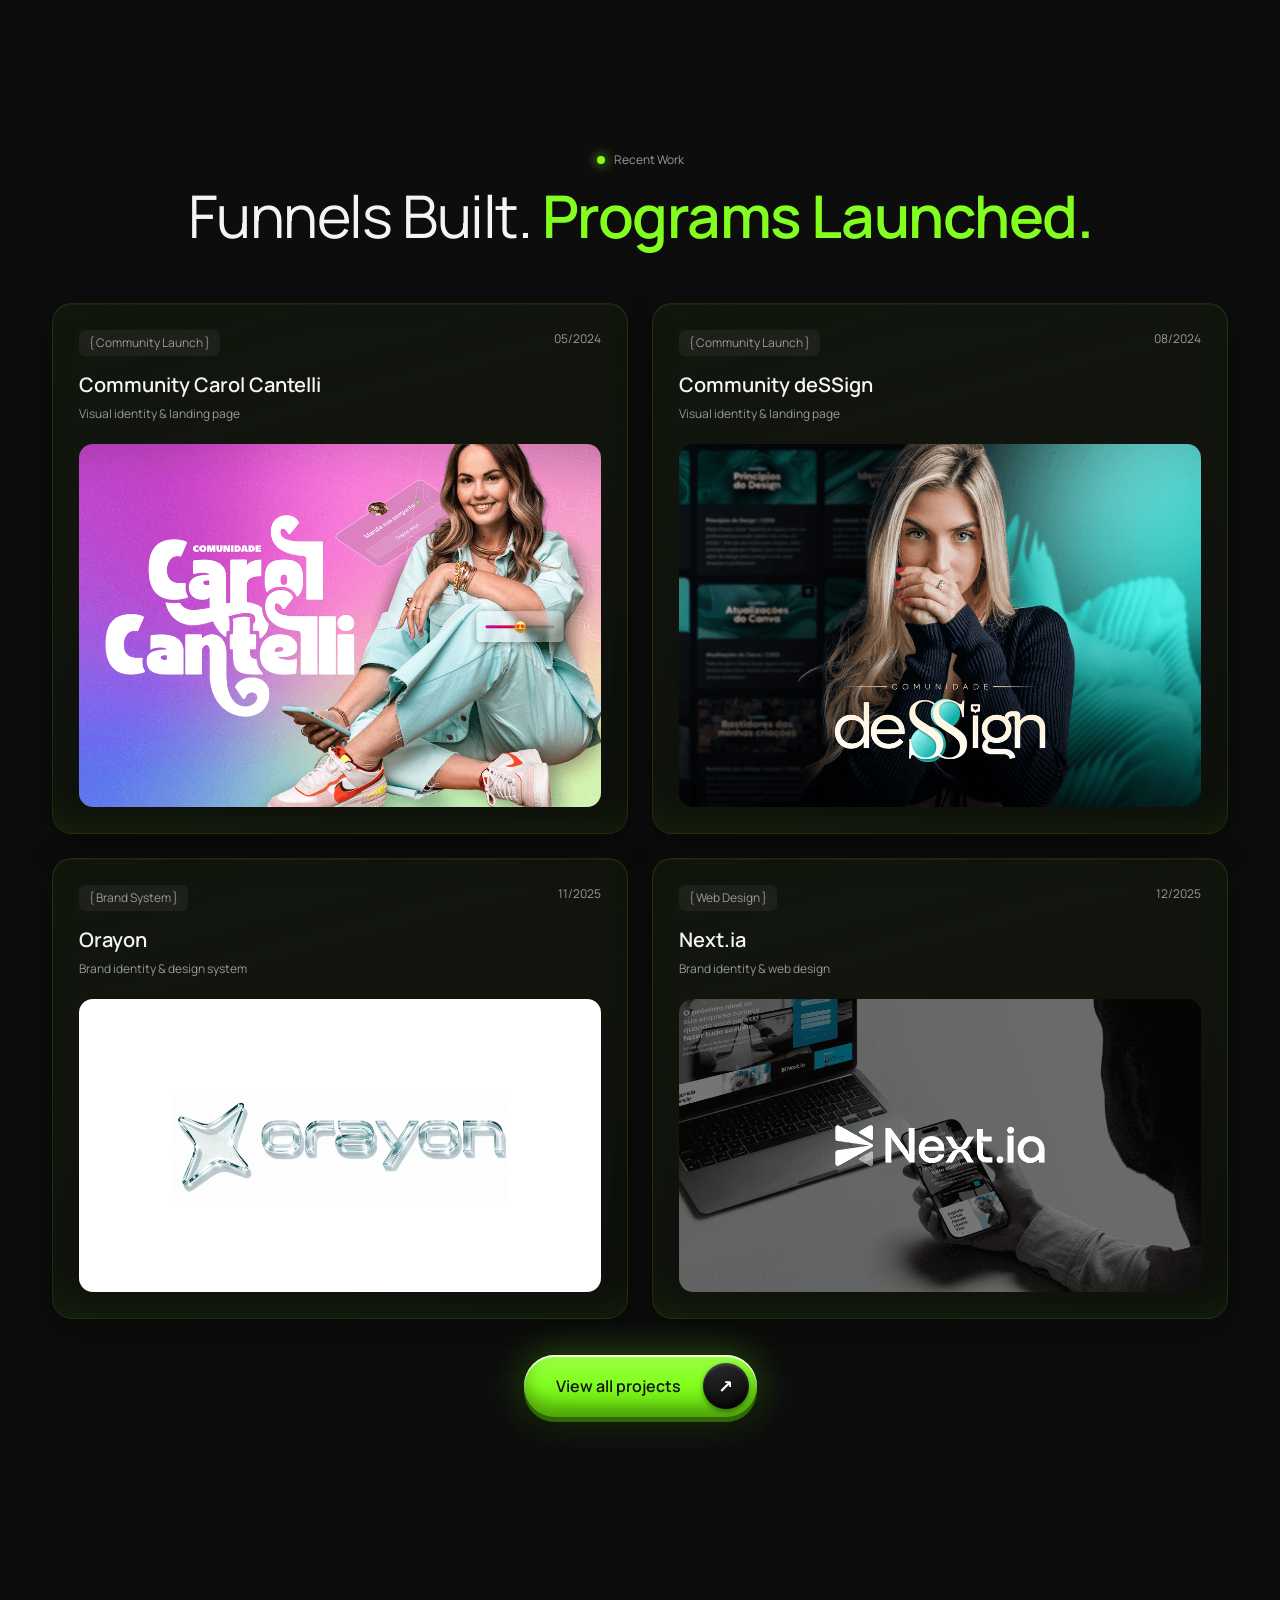
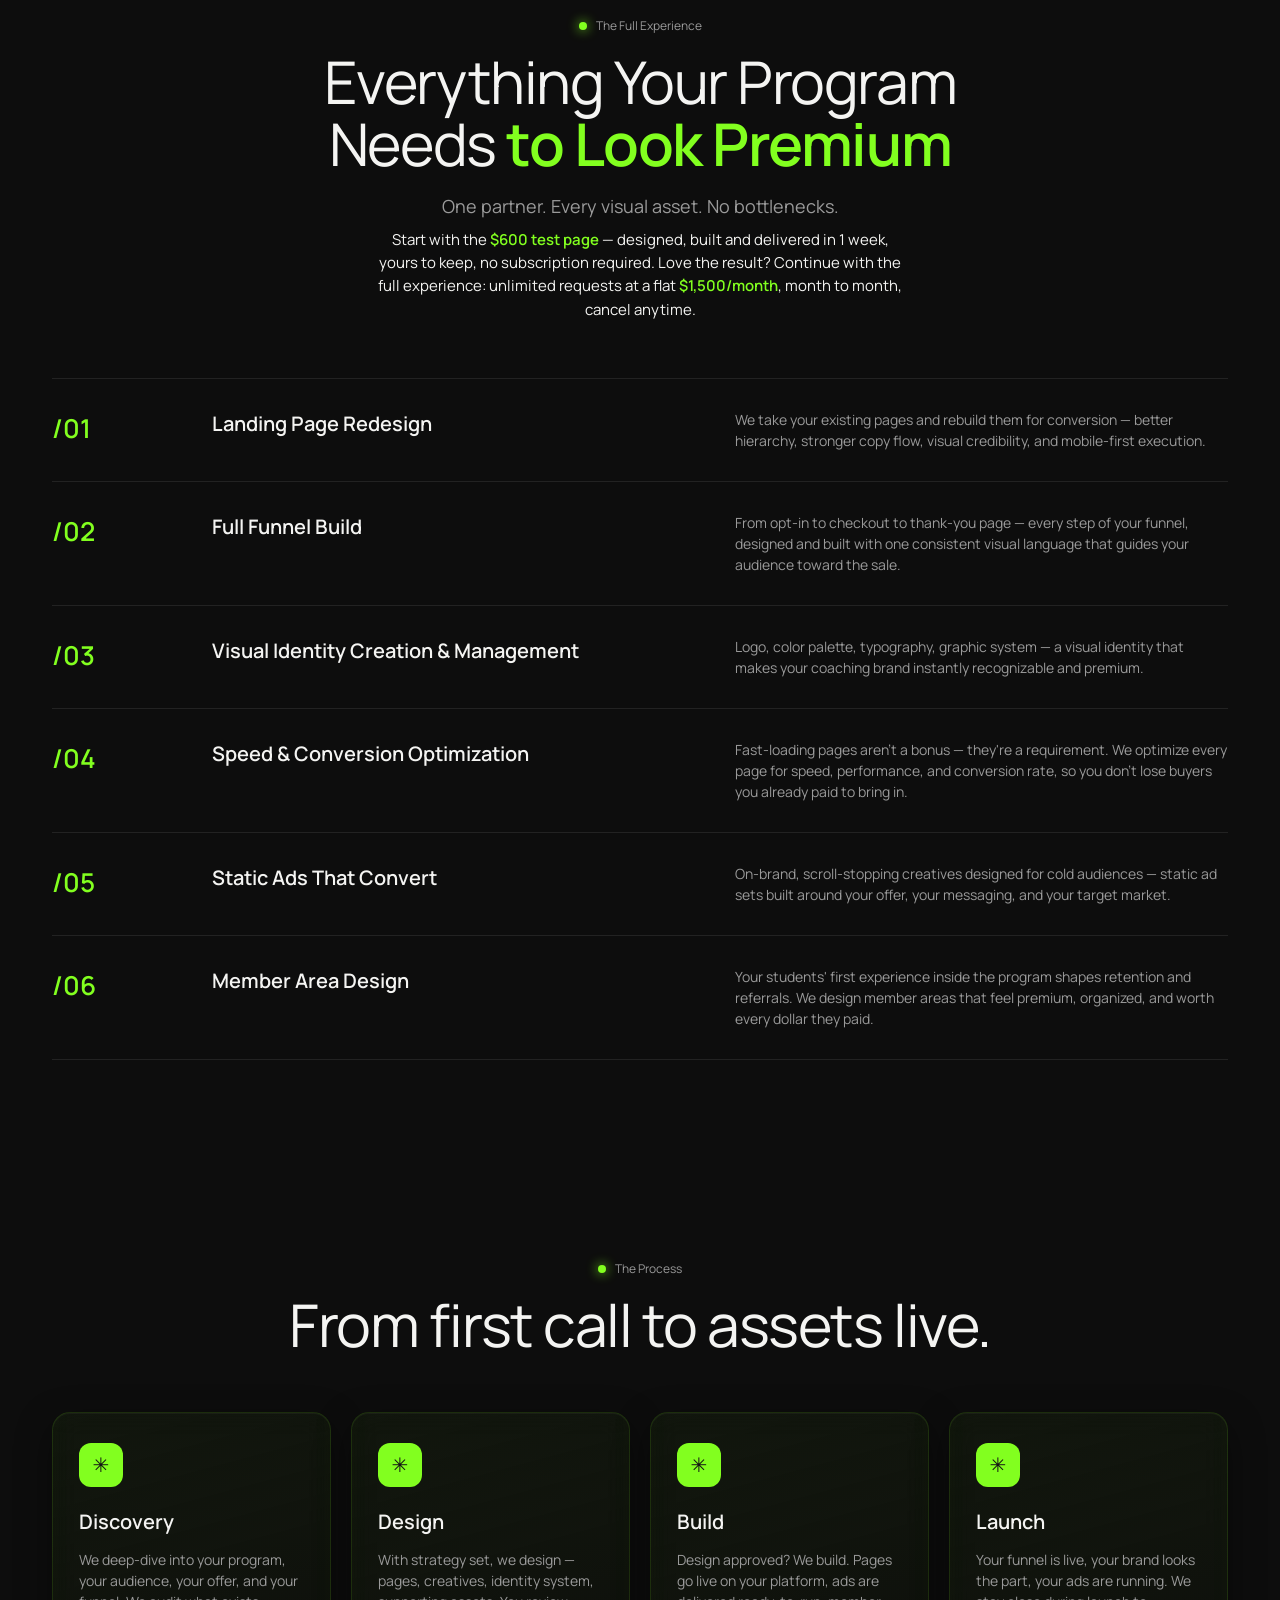
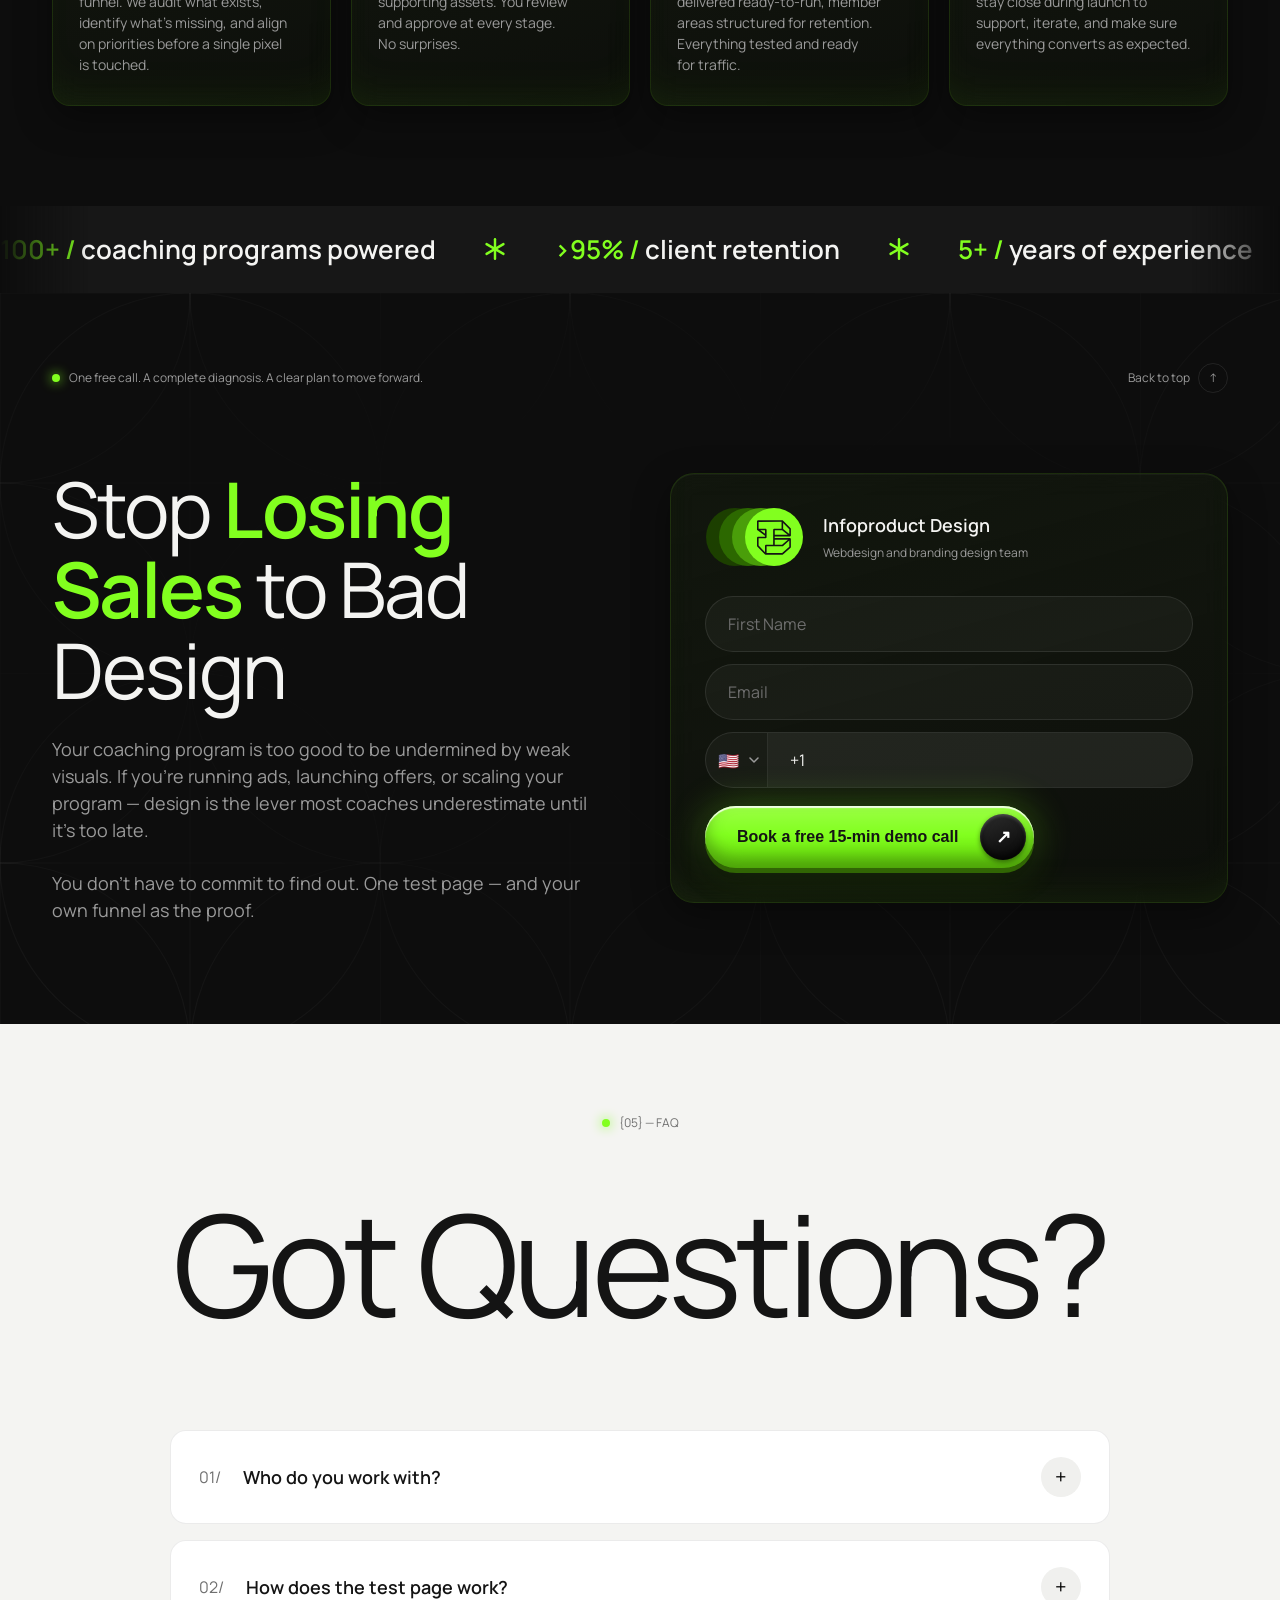
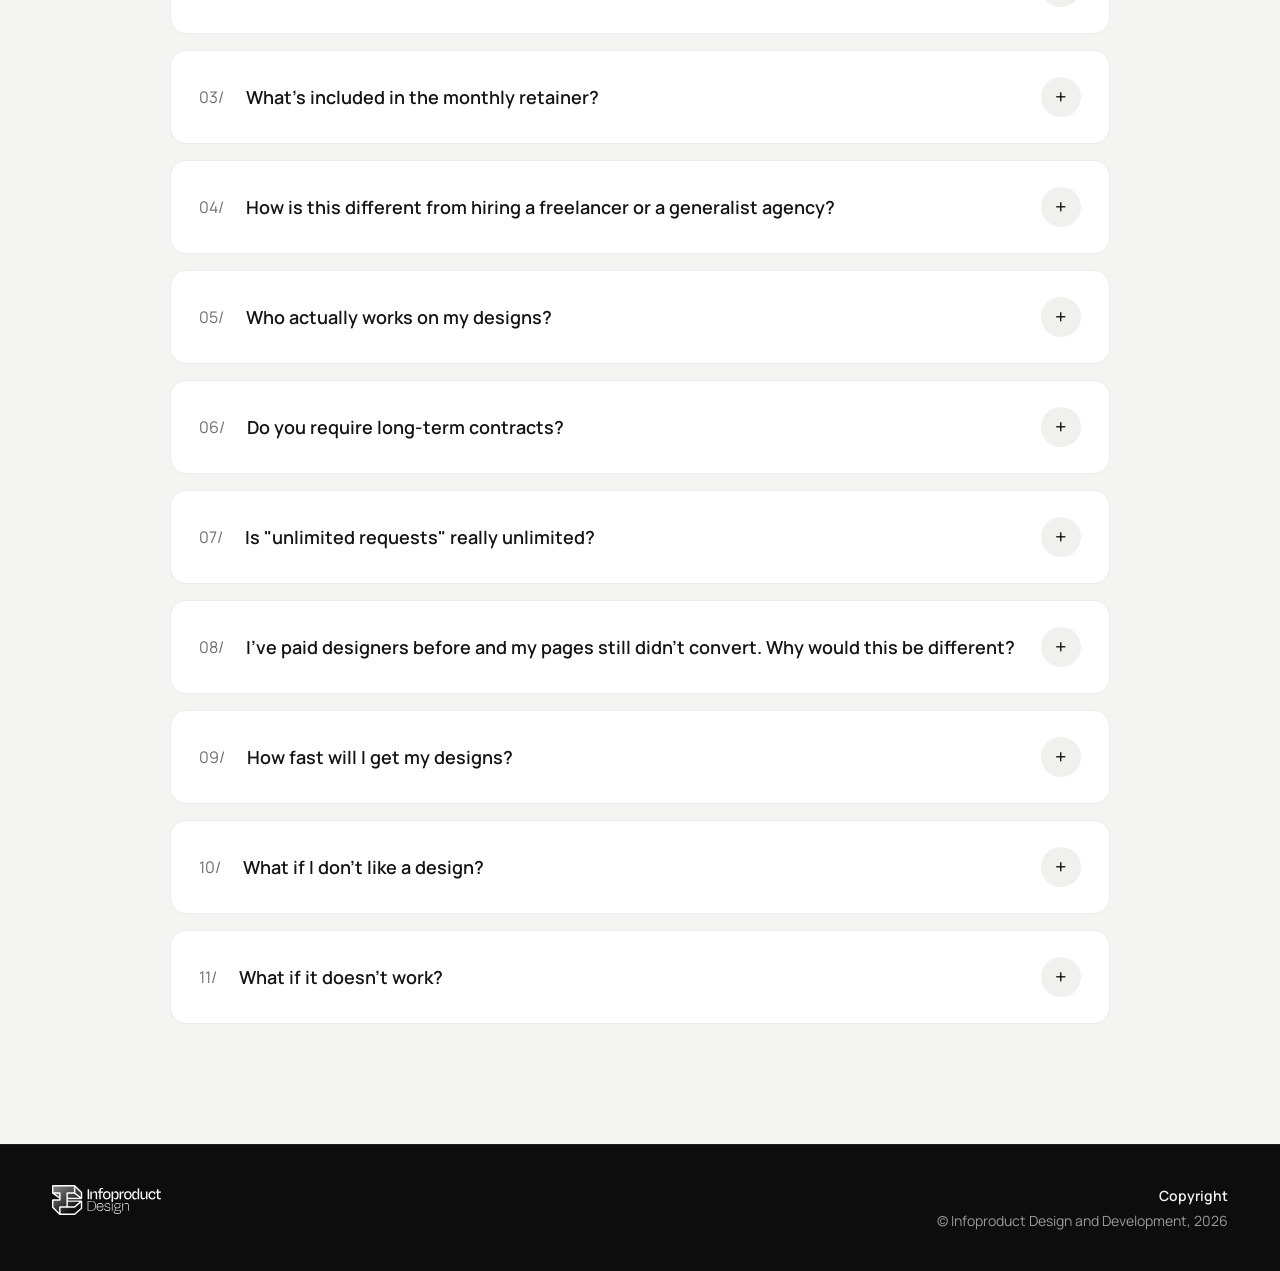
==== commit e76f37ba: "Restore full hero offer text and shrink hero H2 to 15px" ====
--- a/index.html
+++ b/index.html
@@ -11,7 +11,7 @@
 <link rel="preconnect" href="https://fonts.googleapis.com" />
 <link rel="preconnect" href="https://fonts.gstatic.com" crossorigin />
 <link href="https://fonts.googleapis.com/css2?family=Manrope:wght@400;600&display=swap" rel="stylesheet" />
-<link rel="stylesheet" href="styles.css?v=v12-e79cbb8" />
+<link rel="stylesheet" href="styles.css?v=v13-b5c75fc" />
 <!-- Meta Pixel Code -->
 <script>
 !function(f,b,e,v,n,t,s)
@@ -65,7 +65,7 @@
         <span class="line" data-anim><span><strong>$600.</strong></span></span>
       </h1>
       <h2 class="hero-sub" data-anim style="--d:500ms">That's our one-time <strong>test price</strong> — a single page, so you can judge our quality on your own funnel with zero risk. And when you want more, our flat monthly service puts our senior design team in charge of everything: pages, funnels, ads, and brand.</h2>
-      <p class="hero-offer" data-anim style="--d:600ms">Built in <strong>1 week</strong> — yours to keep. <strong>Zero risk. All the proof you need.</strong></p>
+      <p class="hero-offer" data-anim style="--d:600ms">One test page, fully designed and built in <strong>1 week</strong> — and it's yours to keep. <strong>One test page. Zero risk. All the proof you need.</strong></p>
       <form class="lead-form" data-anim style="--d:720ms">
         <input type="text" placeholder="First Name" aria-label="First Name" required minlength="2" />
         <input type="email" placeholder="Email" aria-label="Email" required />
@@ -920,6 +920,6 @@
   </div>
 </footer>
 
-<script src="script.js?v=v12-e79cbb8"></script>
+<script src="script.js?v=v13-b5c75fc"></script>
 </body>
 </html>
--- a/styles.css
+++ b/styles.css
@@ -286,11 +286,11 @@
 
 .hero-sub {
   margin-top: 24px;
-  font-size: 17px;
+  font-size: 15px;
   font-weight: 400;
   color: var(--muted);
   max-width: 560px;
-  line-height: 1.45;
+  line-height: 1.5;
   letter-spacing: normal;
 }
 .hero-sub strong { color: var(--text); font-weight: 600; }
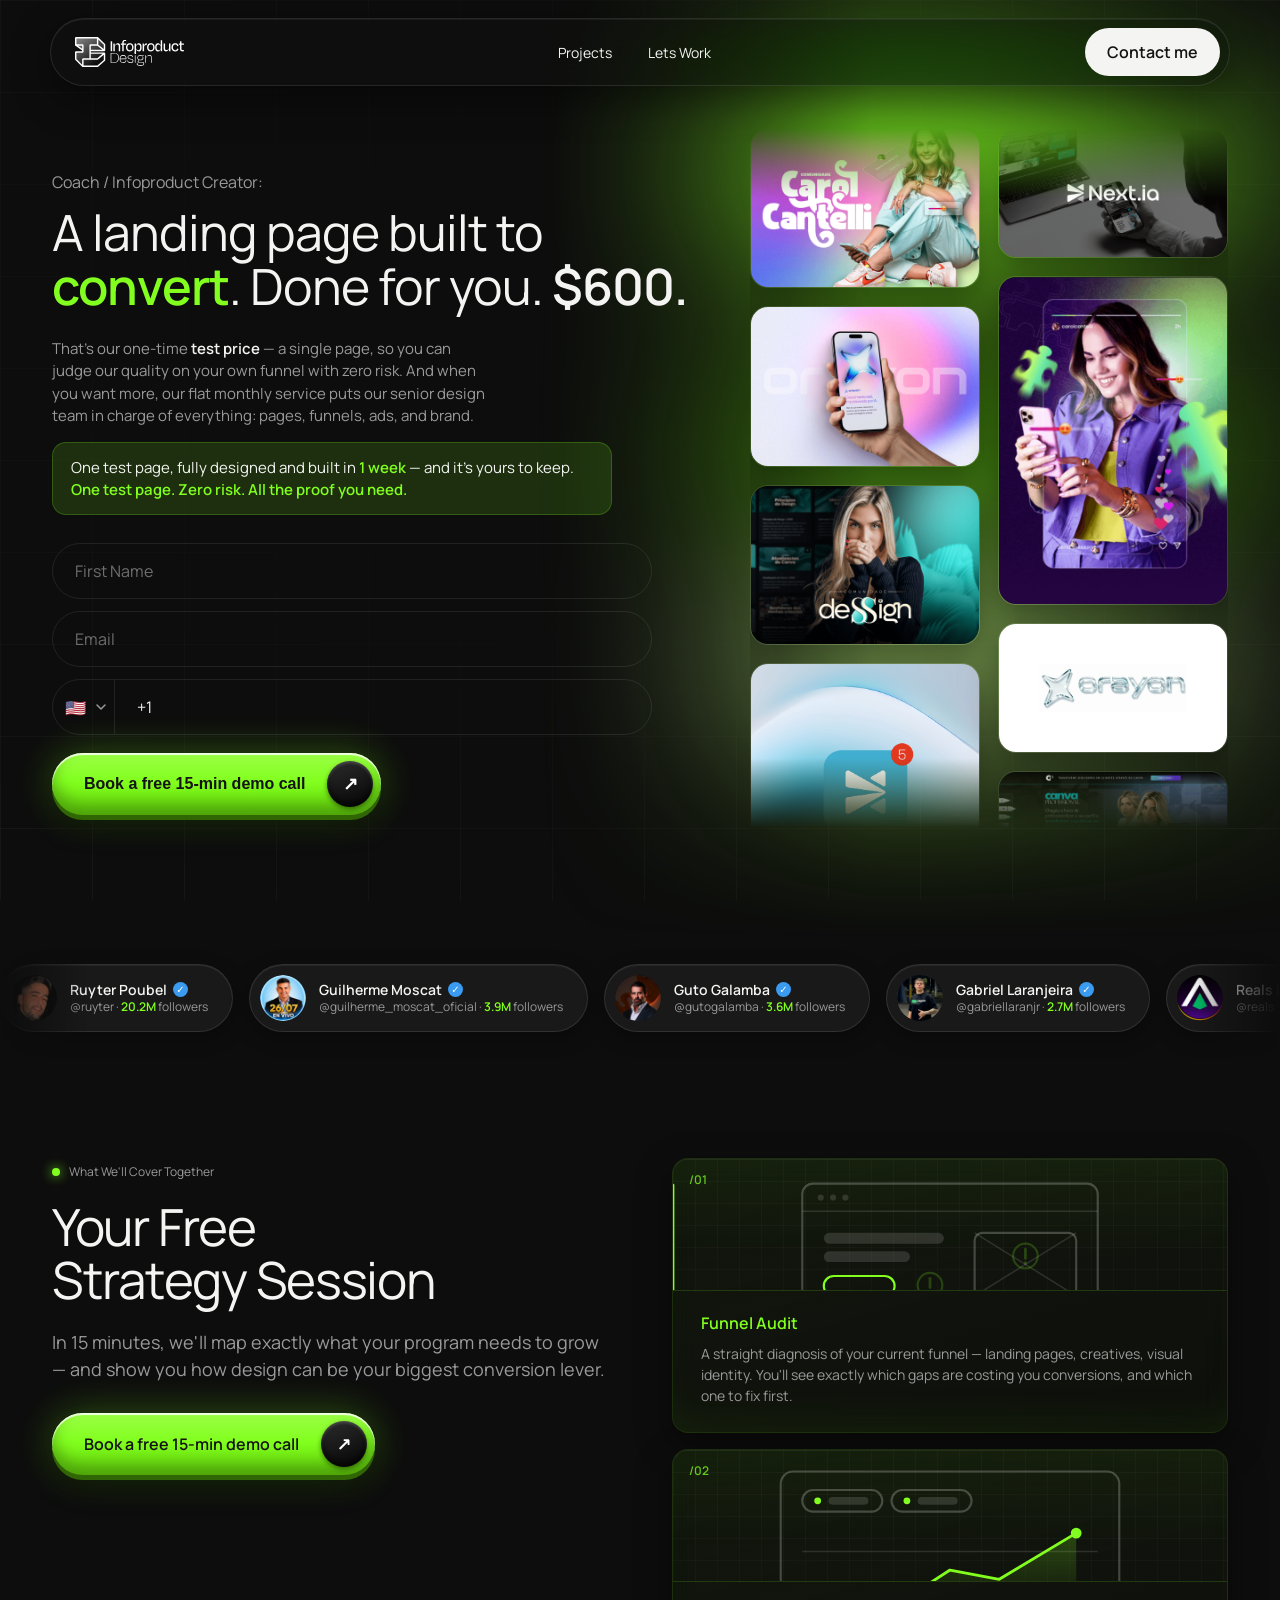
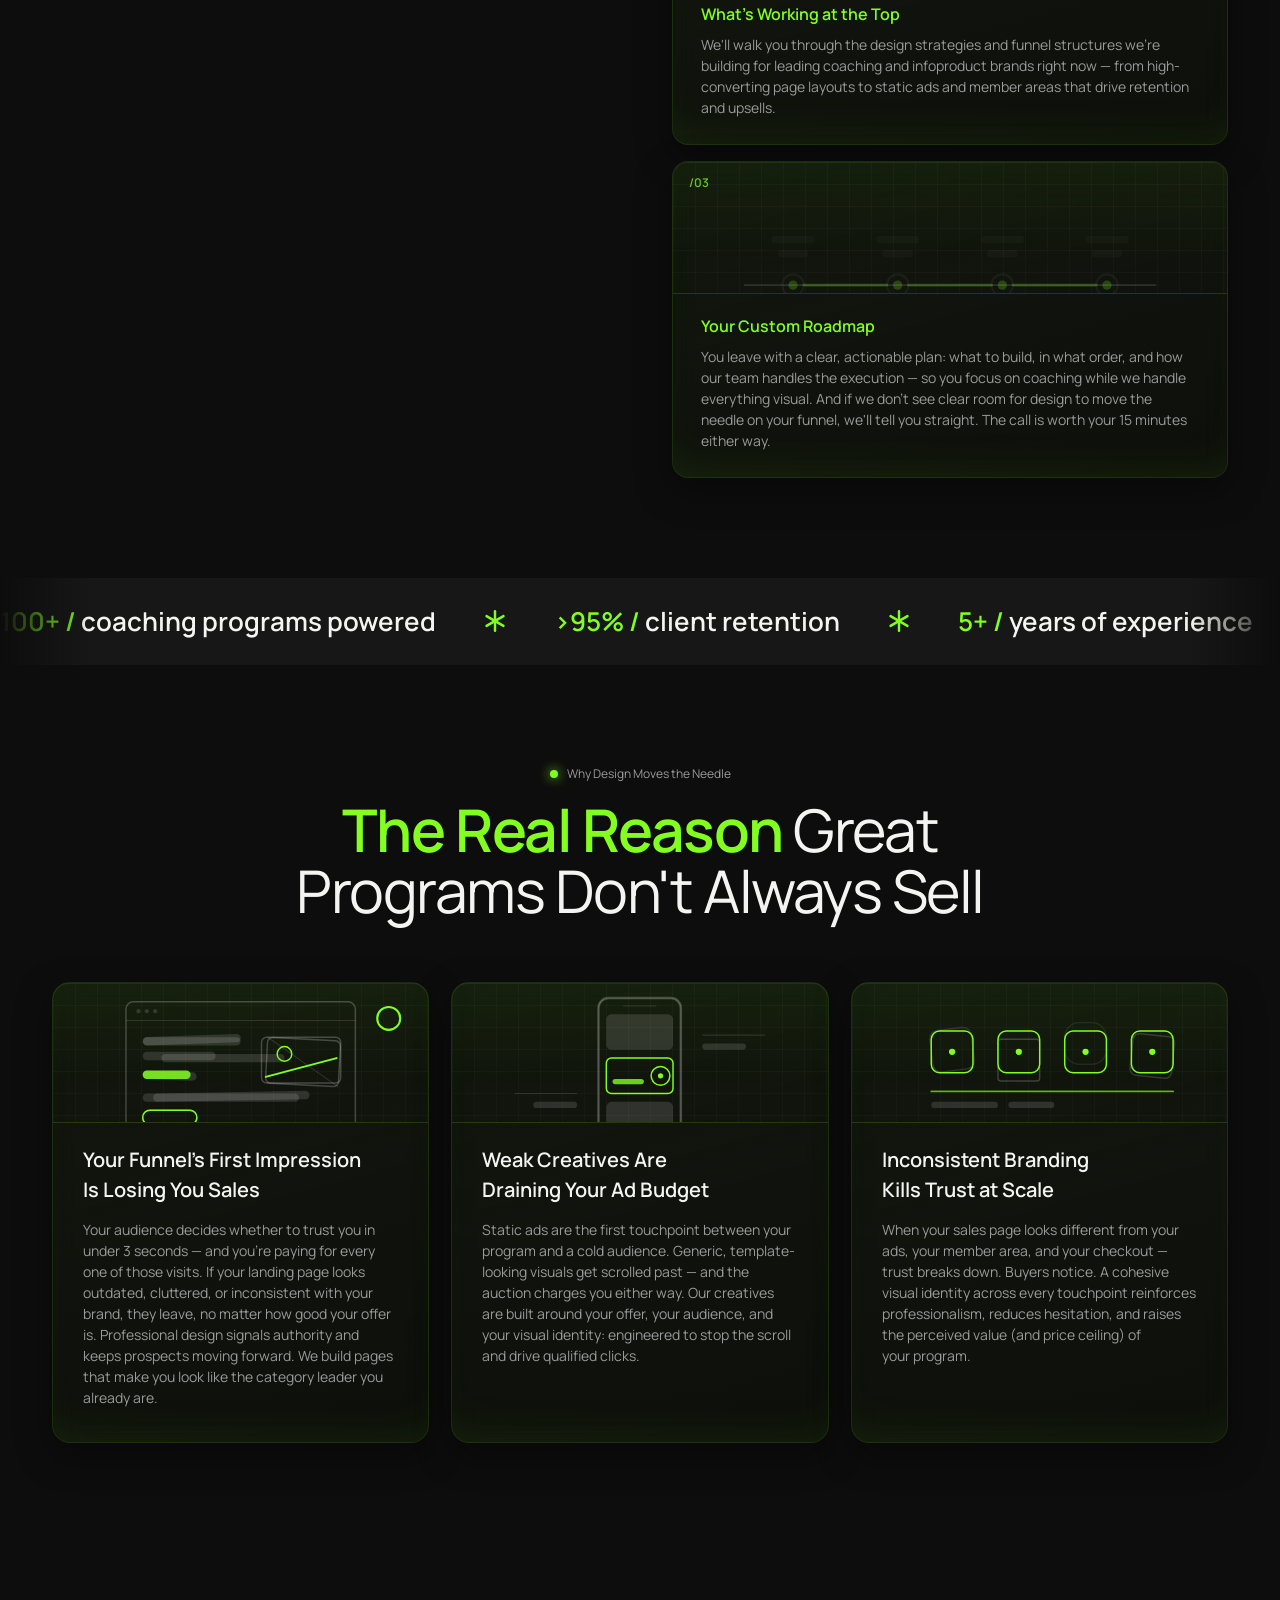
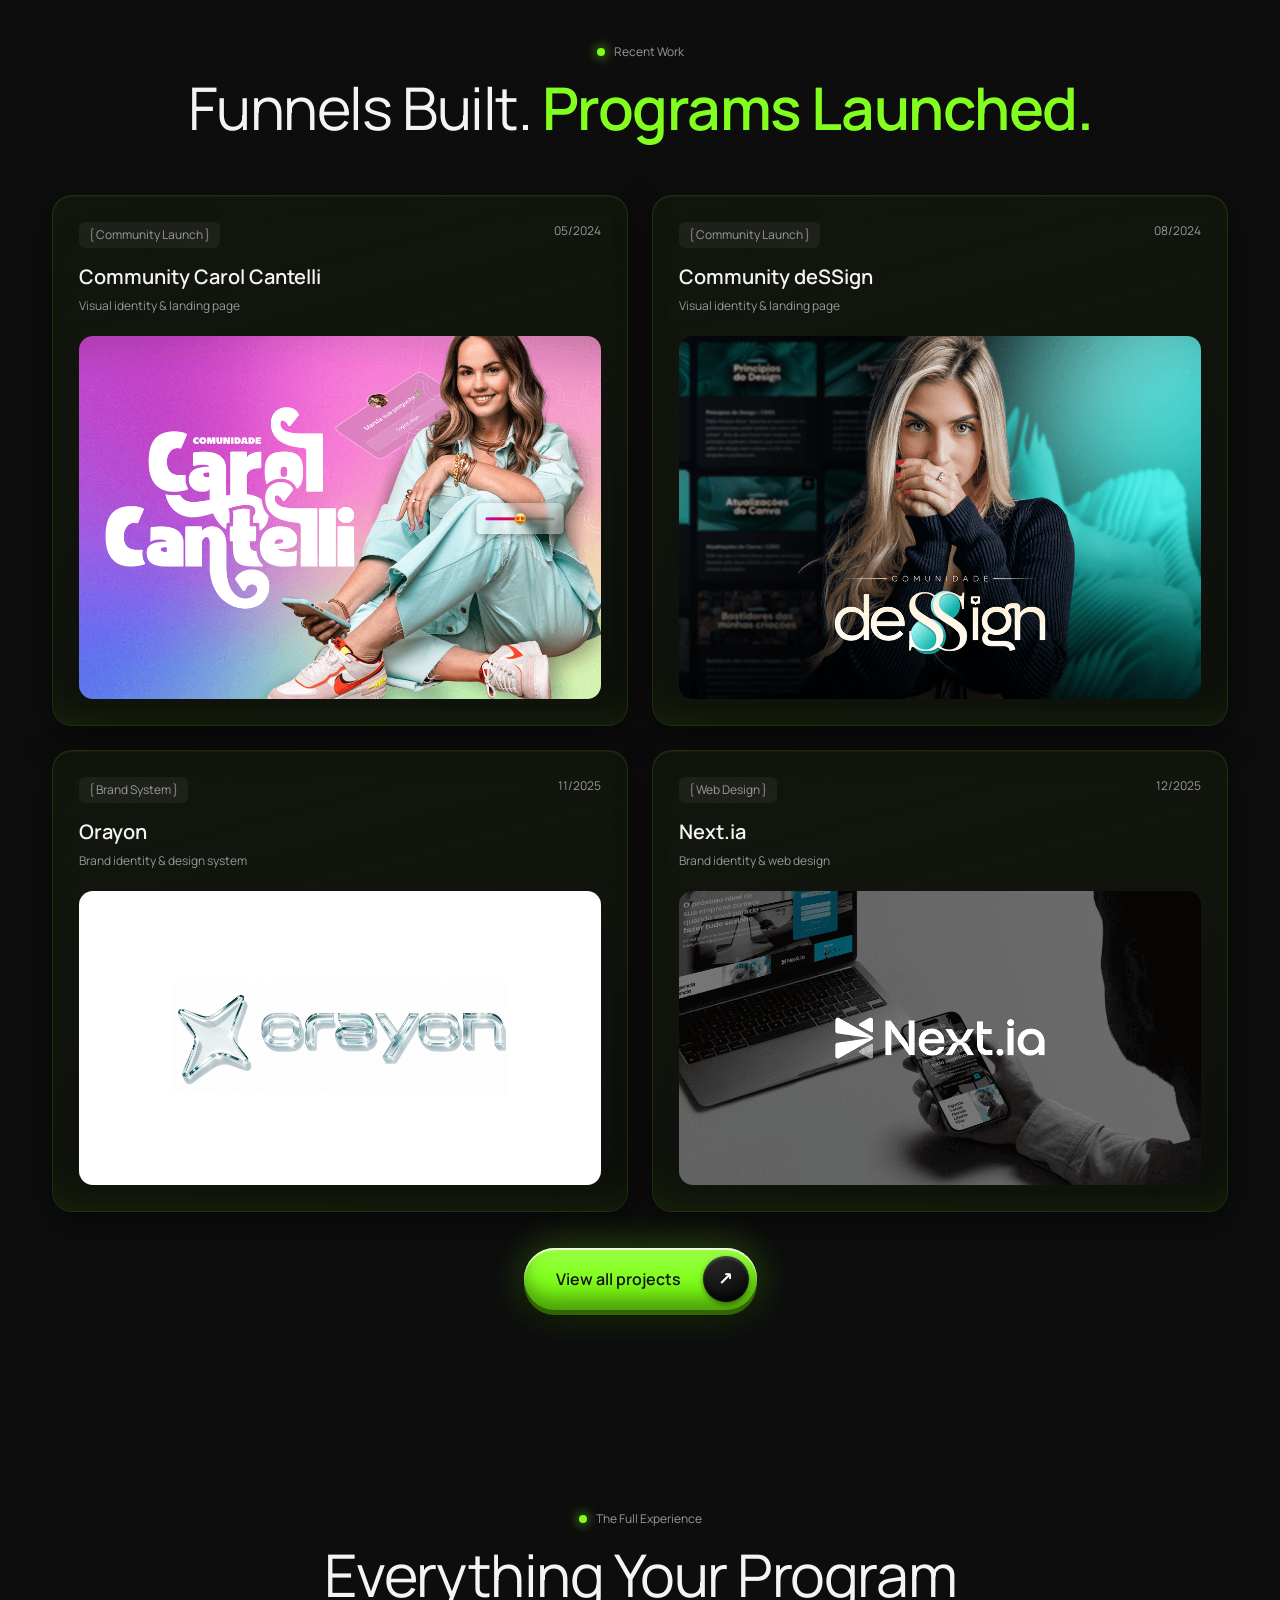
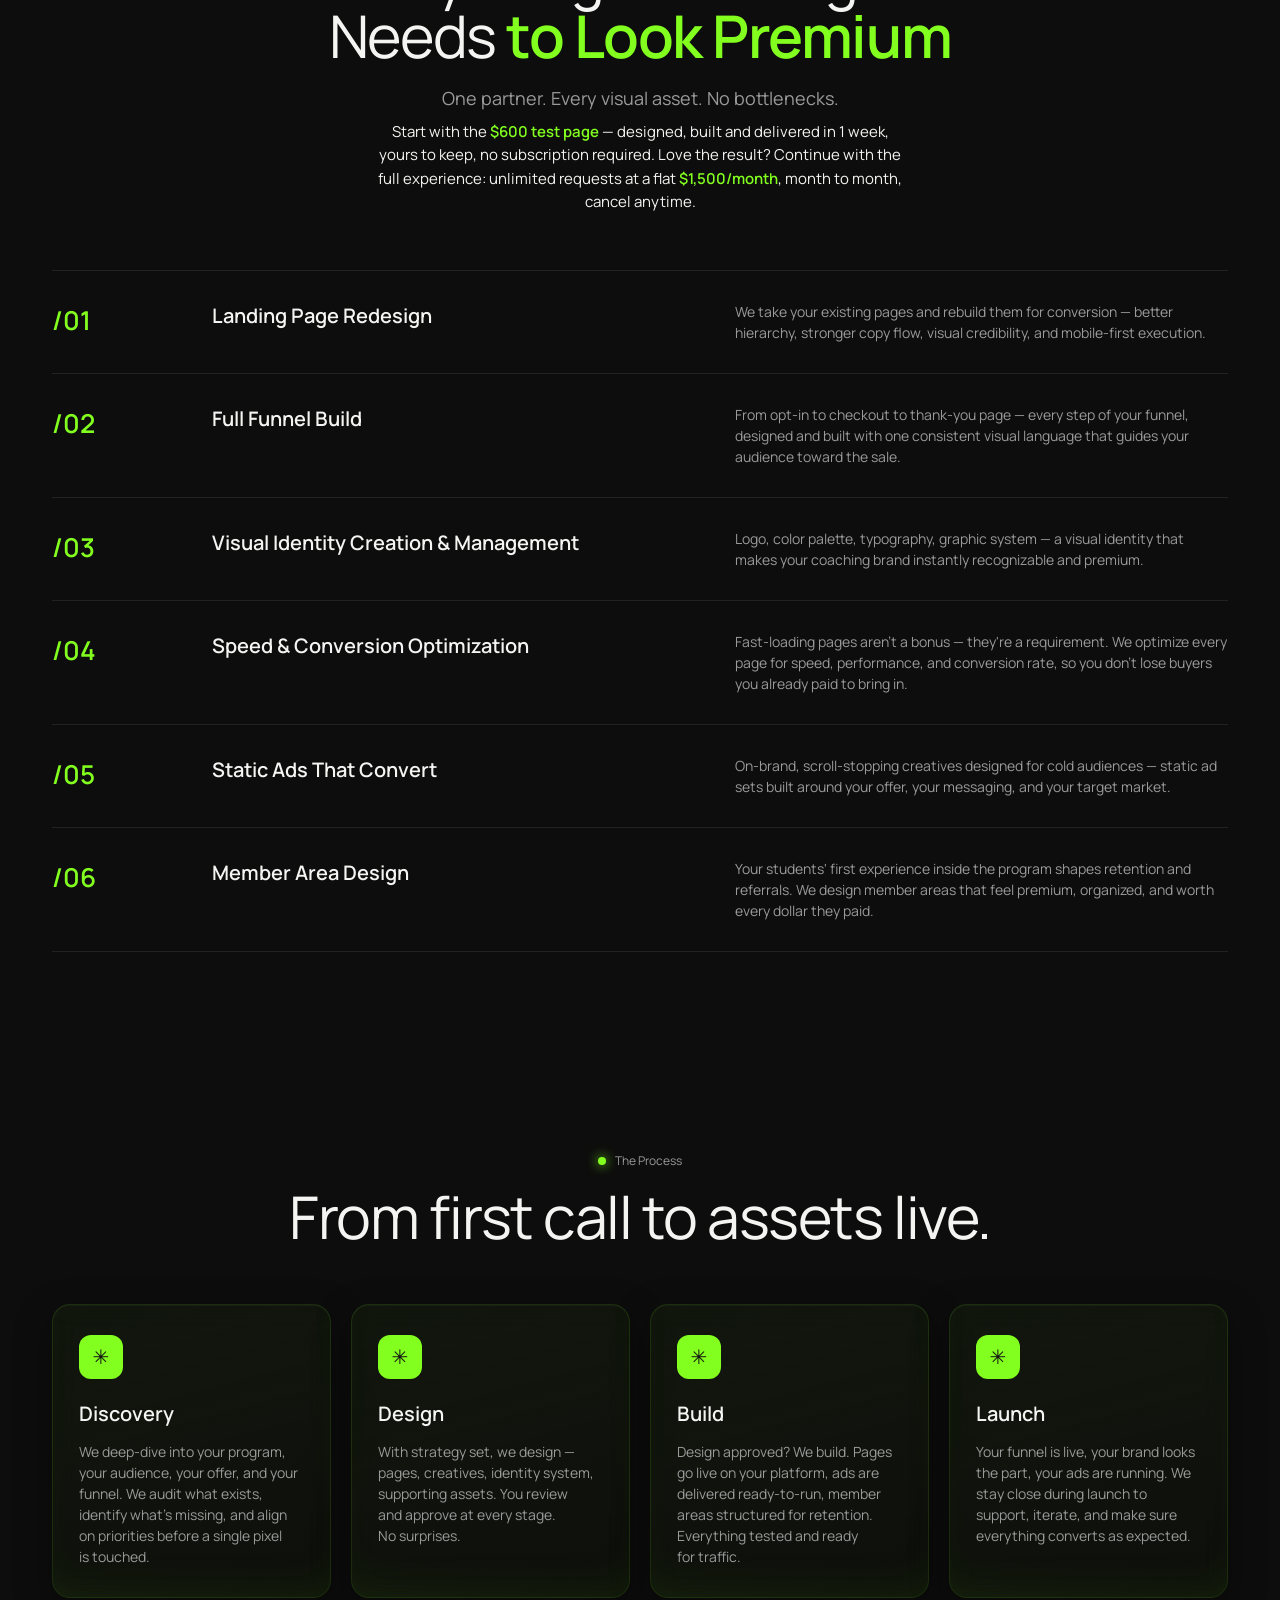
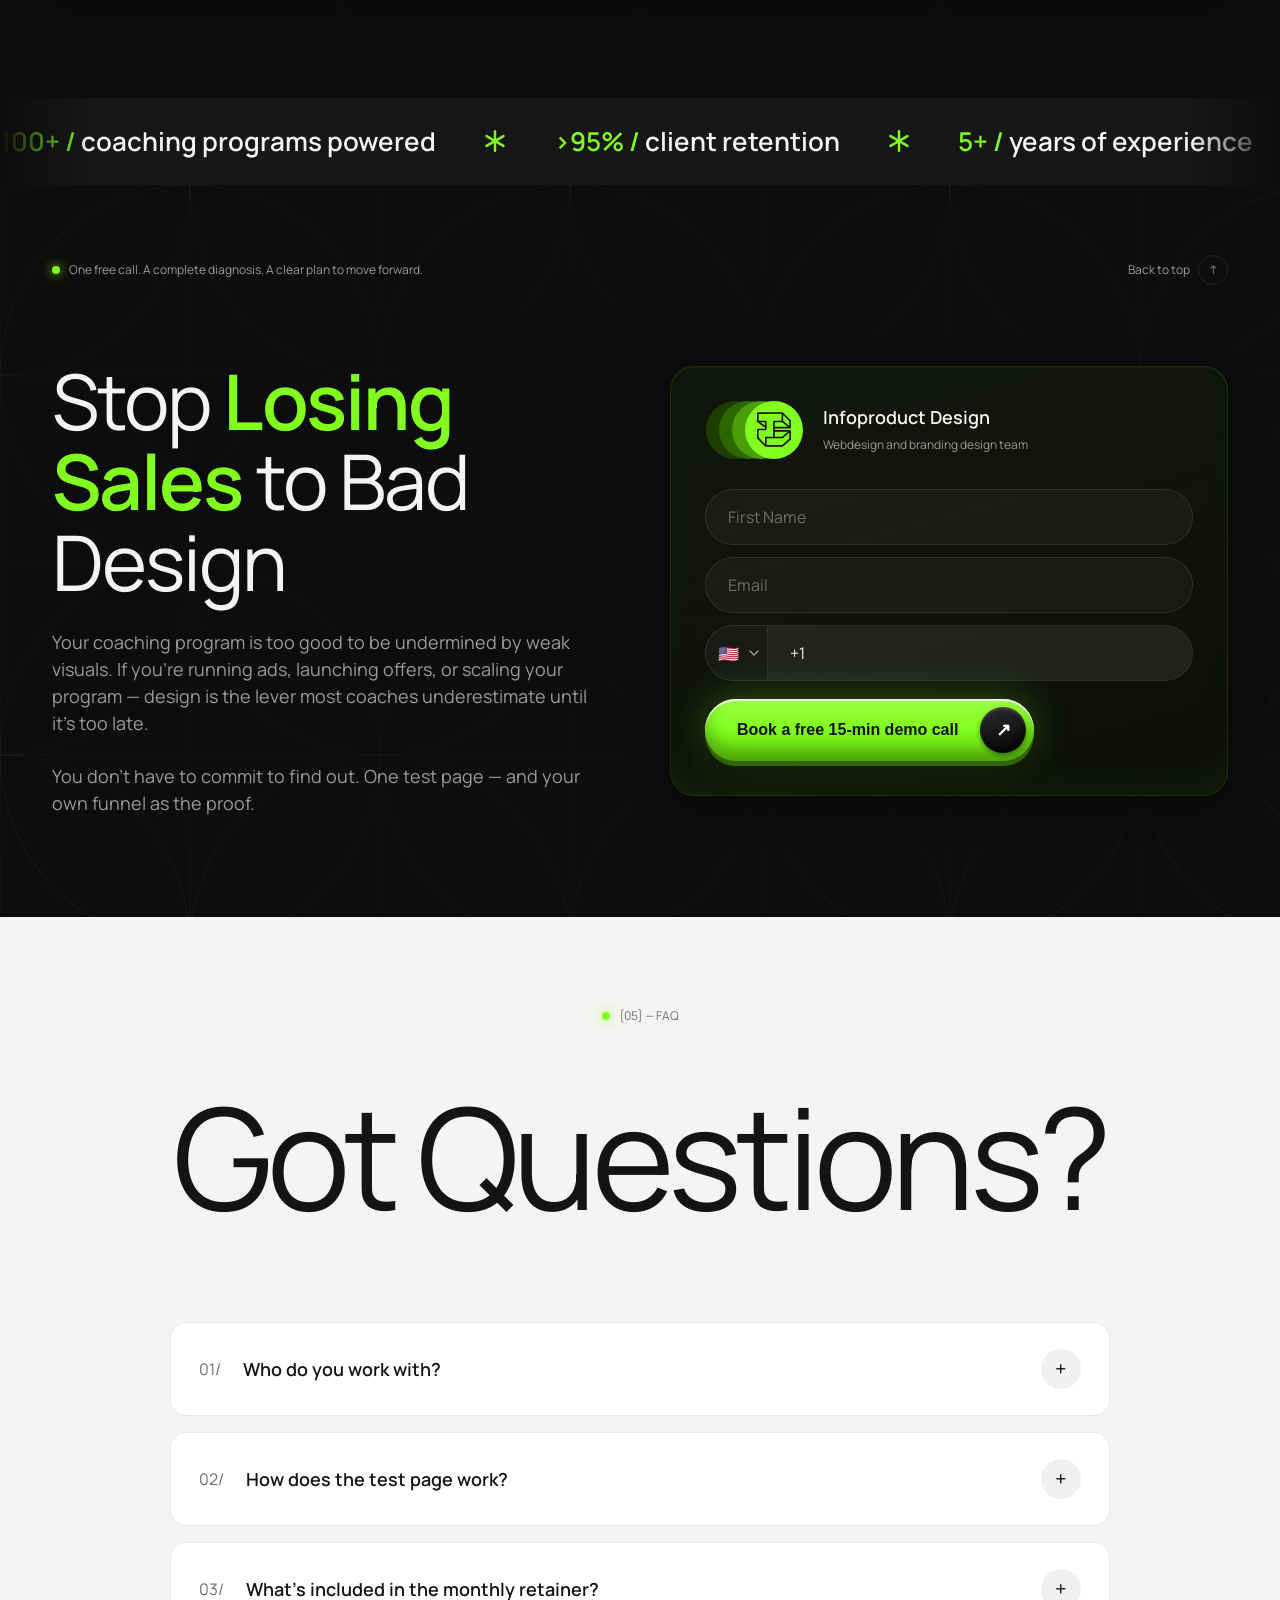
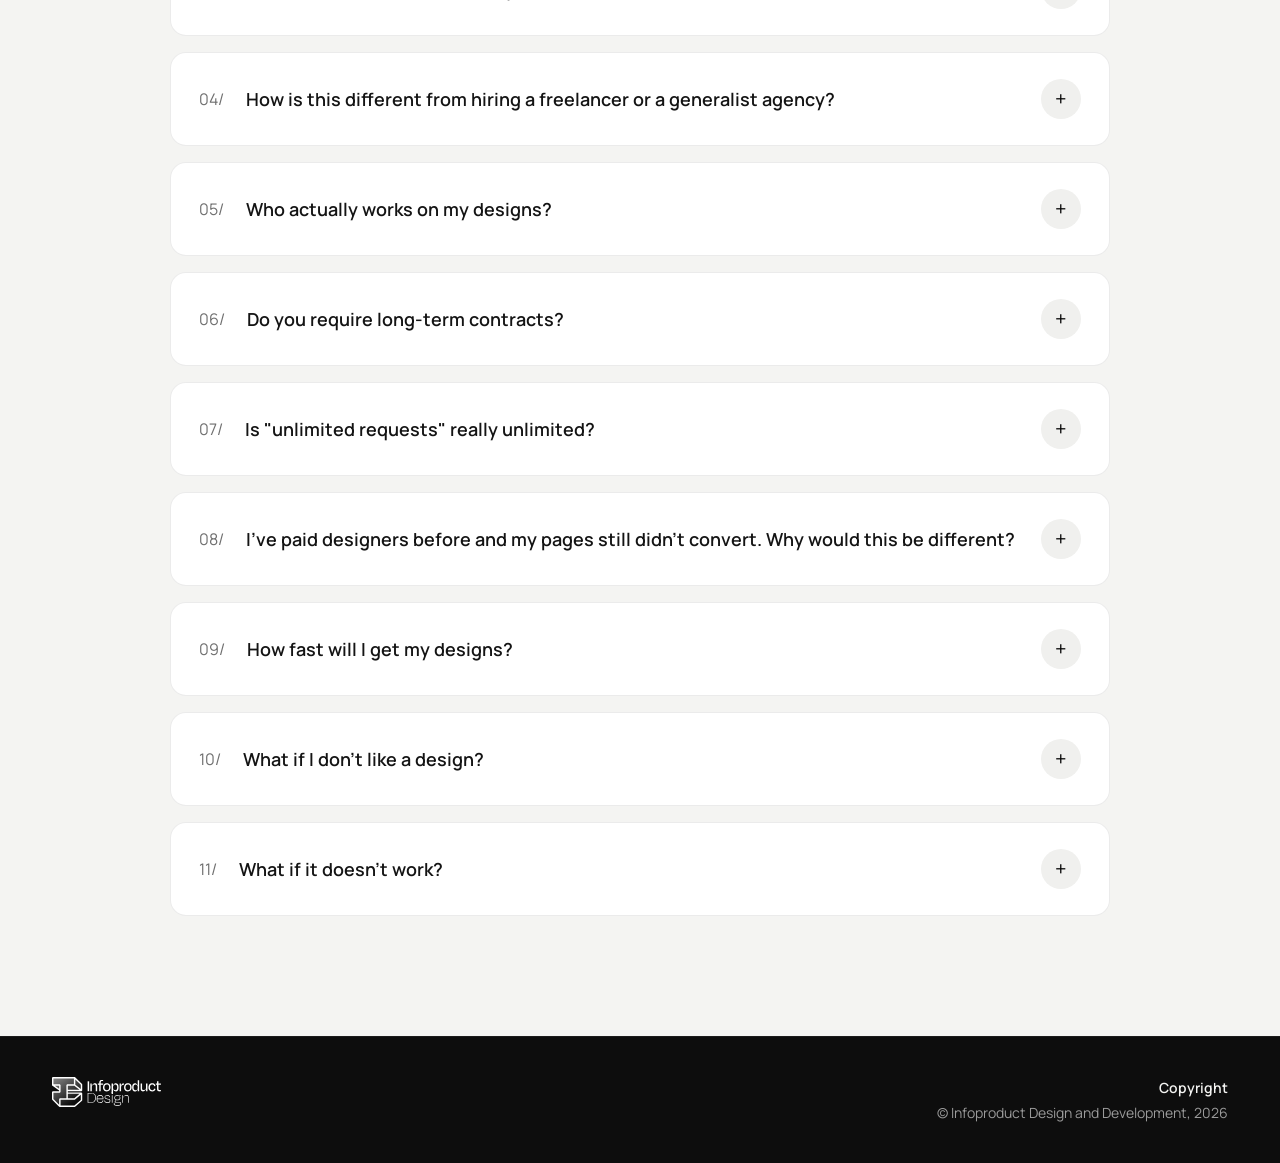
==== commit 046b344b: "Collapse hero H1 into one flowing line" ====
--- a/index.html
+++ b/index.html
@@ -11,7 +11,7 @@
 <link rel="preconnect" href="https://fonts.googleapis.com" />
 <link rel="preconnect" href="https://fonts.gstatic.com" crossorigin />
 <link href="https://fonts.googleapis.com/css2?family=Manrope:wght@400;600&display=swap" rel="stylesheet" />
-<link rel="stylesheet" href="styles.css?v=v13-b5c75fc" />
+<link rel="stylesheet" href="styles.css?v=v14-e76f37b" />
 <!-- Meta Pixel Code -->
 <script>
 !function(f,b,e,v,n,t,s)
@@ -59,10 +59,7 @@
     <div class="hero-copy">
       <p class="eyebrow" data-anim><span class="dot"></span> Coach / Infoproduct Creator:</p>
       <h1 class="hero-title">
-        <span class="line" data-anim><span>A landing page</span></span>
-        <span class="line" data-anim><span>built to <em>convert</em>.</span></span>
-        <span class="line" data-anim><span>Done for you.</span></span>
-        <span class="line" data-anim><span><strong>$600.</strong></span></span>
+        <span class="line" data-anim><span>A landing page built to <em>convert</em>. Done for you. <strong>$600.</strong></span></span>
       </h1>
       <h2 class="hero-sub" data-anim style="--d:500ms">That's our one-time <strong>test price</strong> — a single page, so you can judge our quality on your own funnel with zero risk. And when you want more, our flat monthly service puts our senior design team in charge of everything: pages, funnels, ads, and brand.</h2>
       <p class="hero-offer" data-anim style="--d:600ms">One test page, fully designed and built in <strong>1 week</strong> — and it's yours to keep. <strong>One test page. Zero risk. All the proof you need.</strong></p>
@@ -920,6 +917,6 @@
   </div>
 </footer>
 
-<script src="script.js?v=v13-b5c75fc"></script>
+<script src="script.js?v=v14-e76f37b"></script>
 </body>
 </html>
--- a/styles.css
+++ b/styles.css
@@ -277,9 +277,9 @@
 }
 .hero-title strong { font-weight: 600; }
 .hero-title em { font-style: normal; font-weight: 600; color: var(--accent); }
-/* keep each line on a single row on desktop — exactly 5 lines */
+/* hero H1 wraps naturally as one continuous line */
 .hero-title .line > span,
-.hero-title .line > strong { white-space: nowrap; }
+.hero-title .line > strong { white-space: normal; }
 
 .line { display: block; }
 .line > span, .line > strong { display: block; }
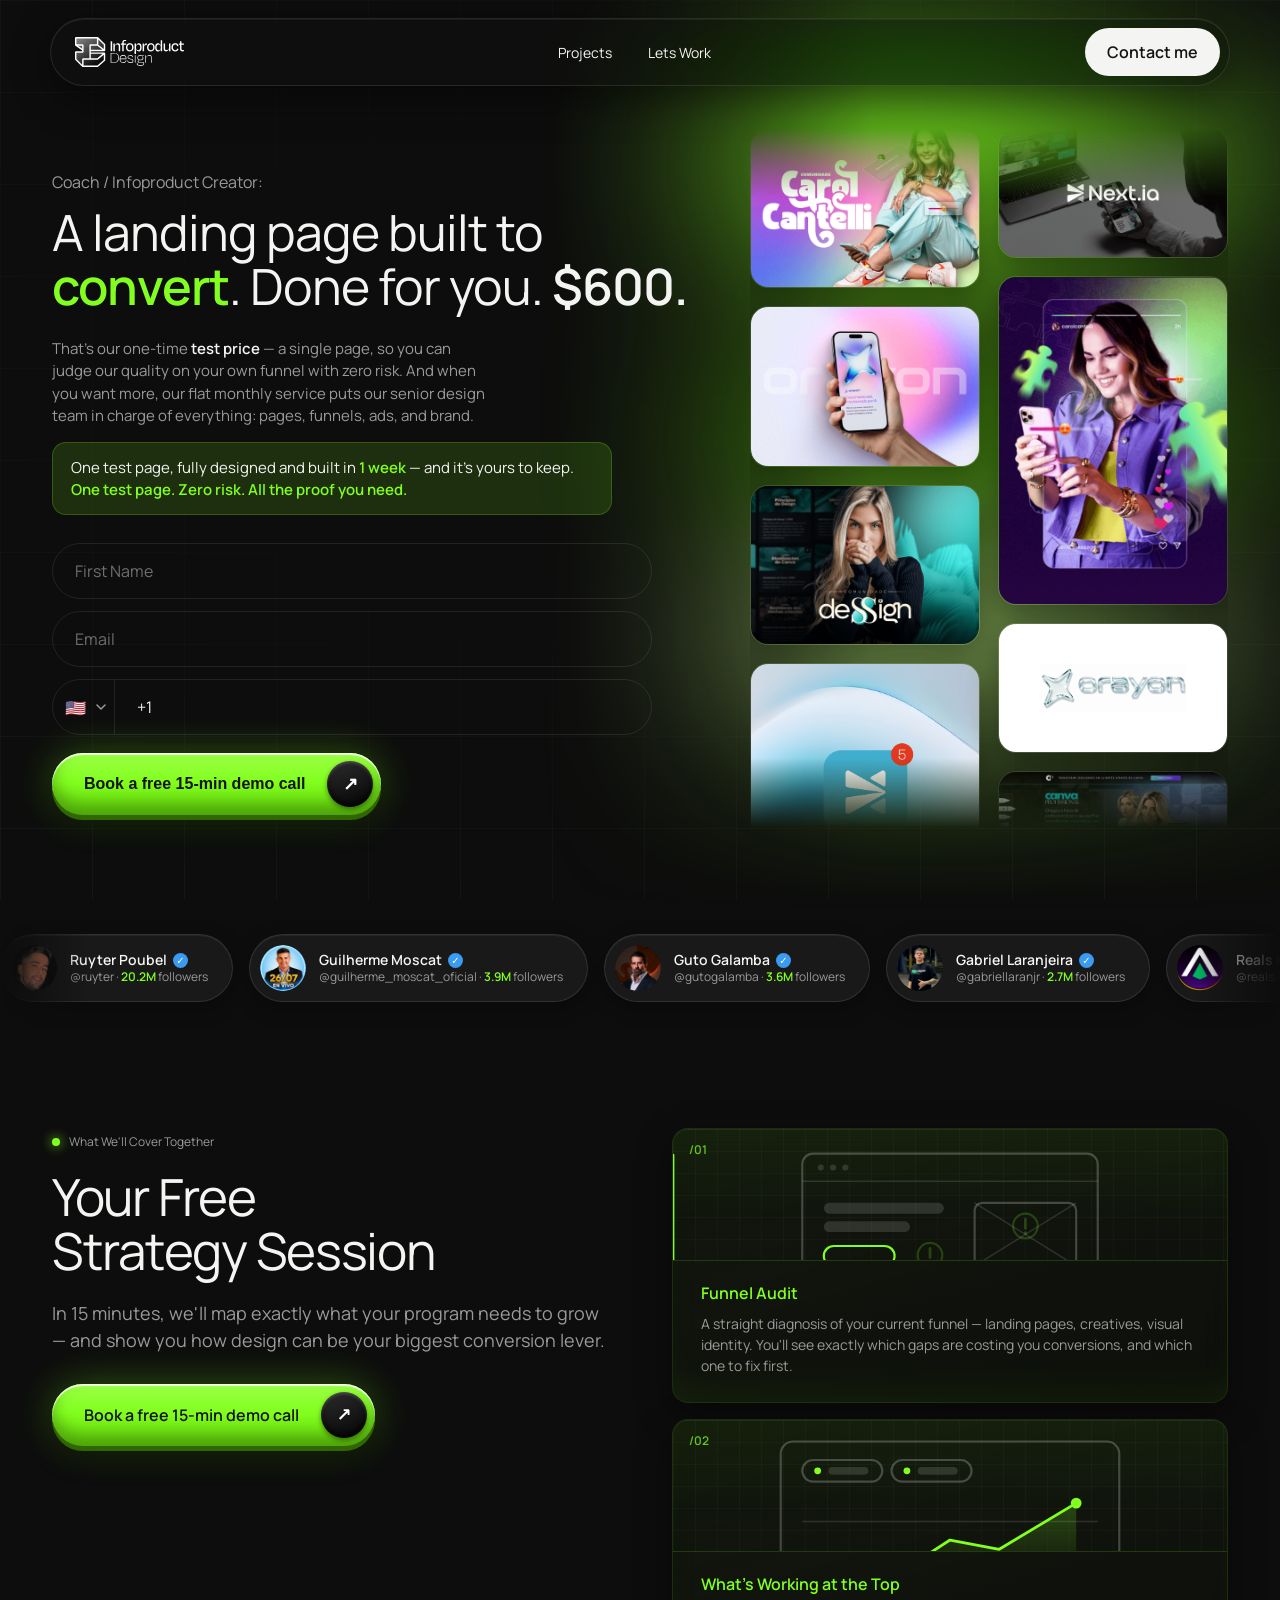
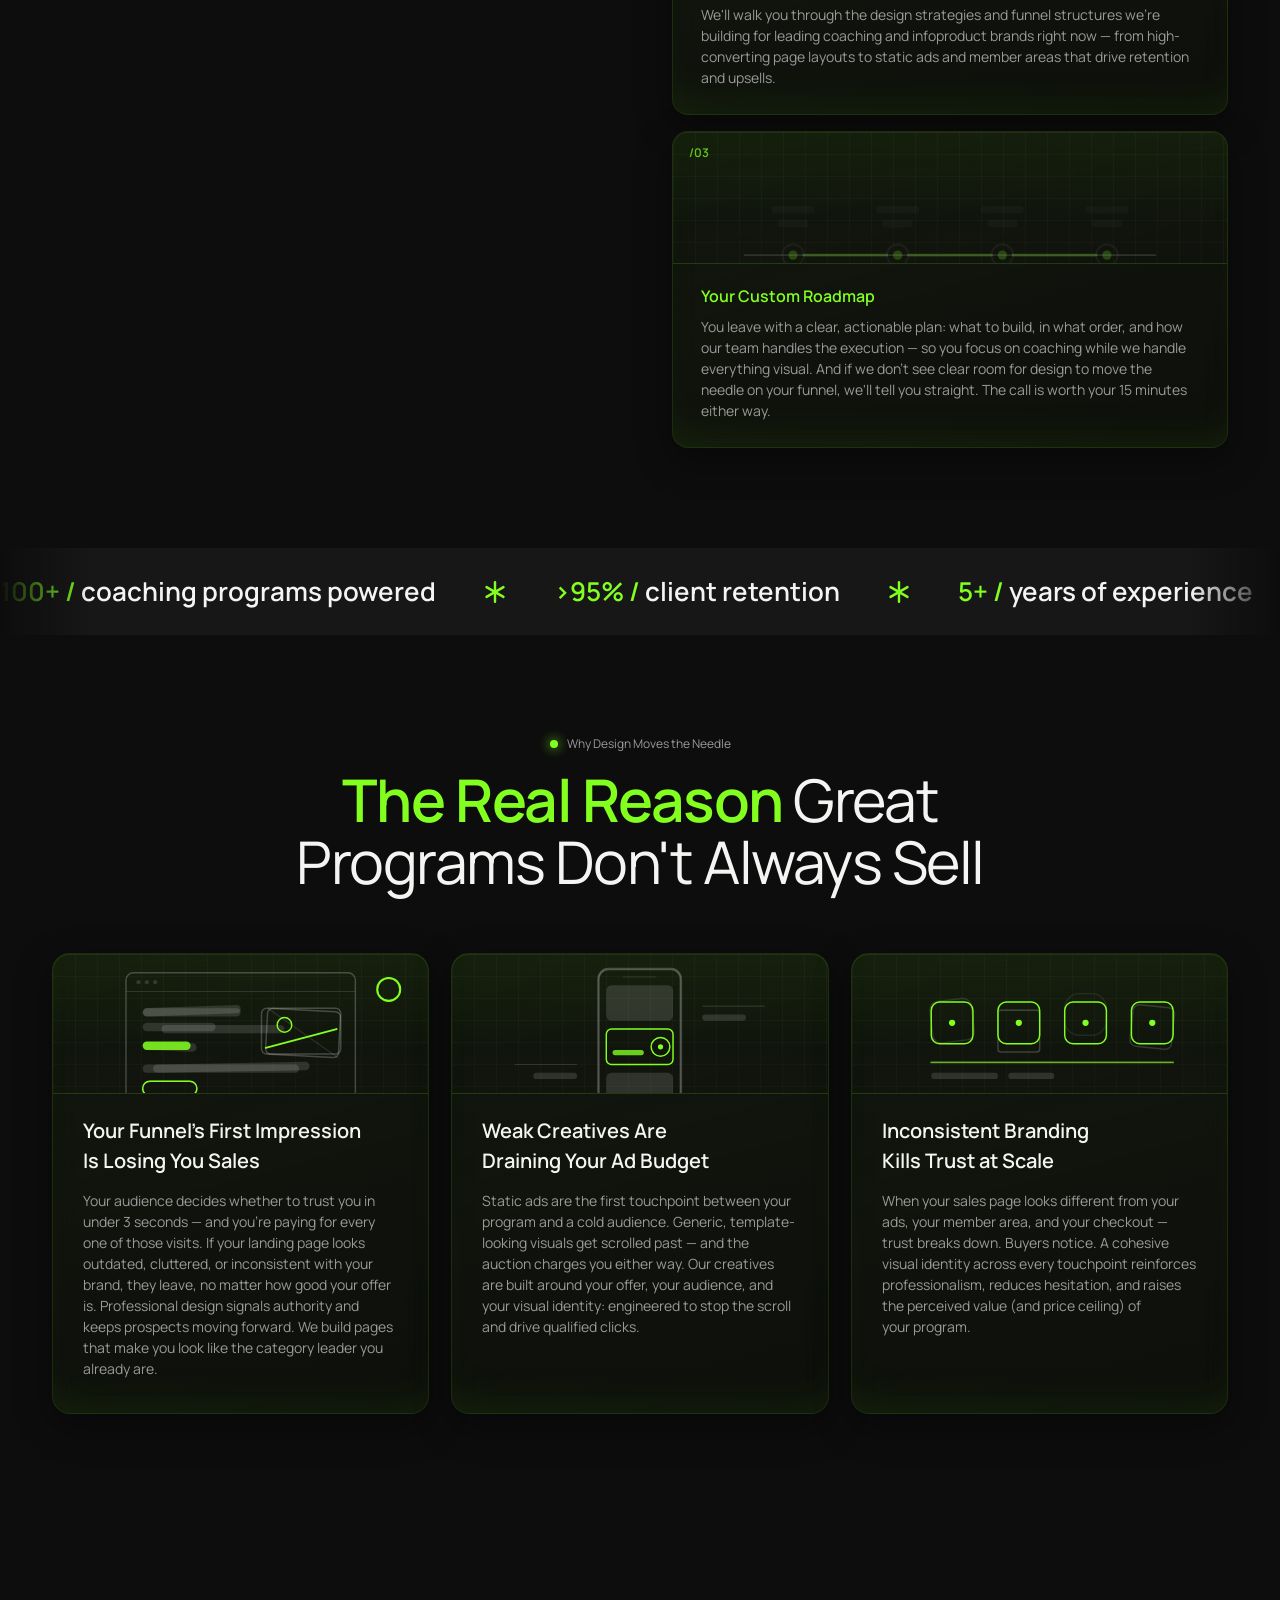
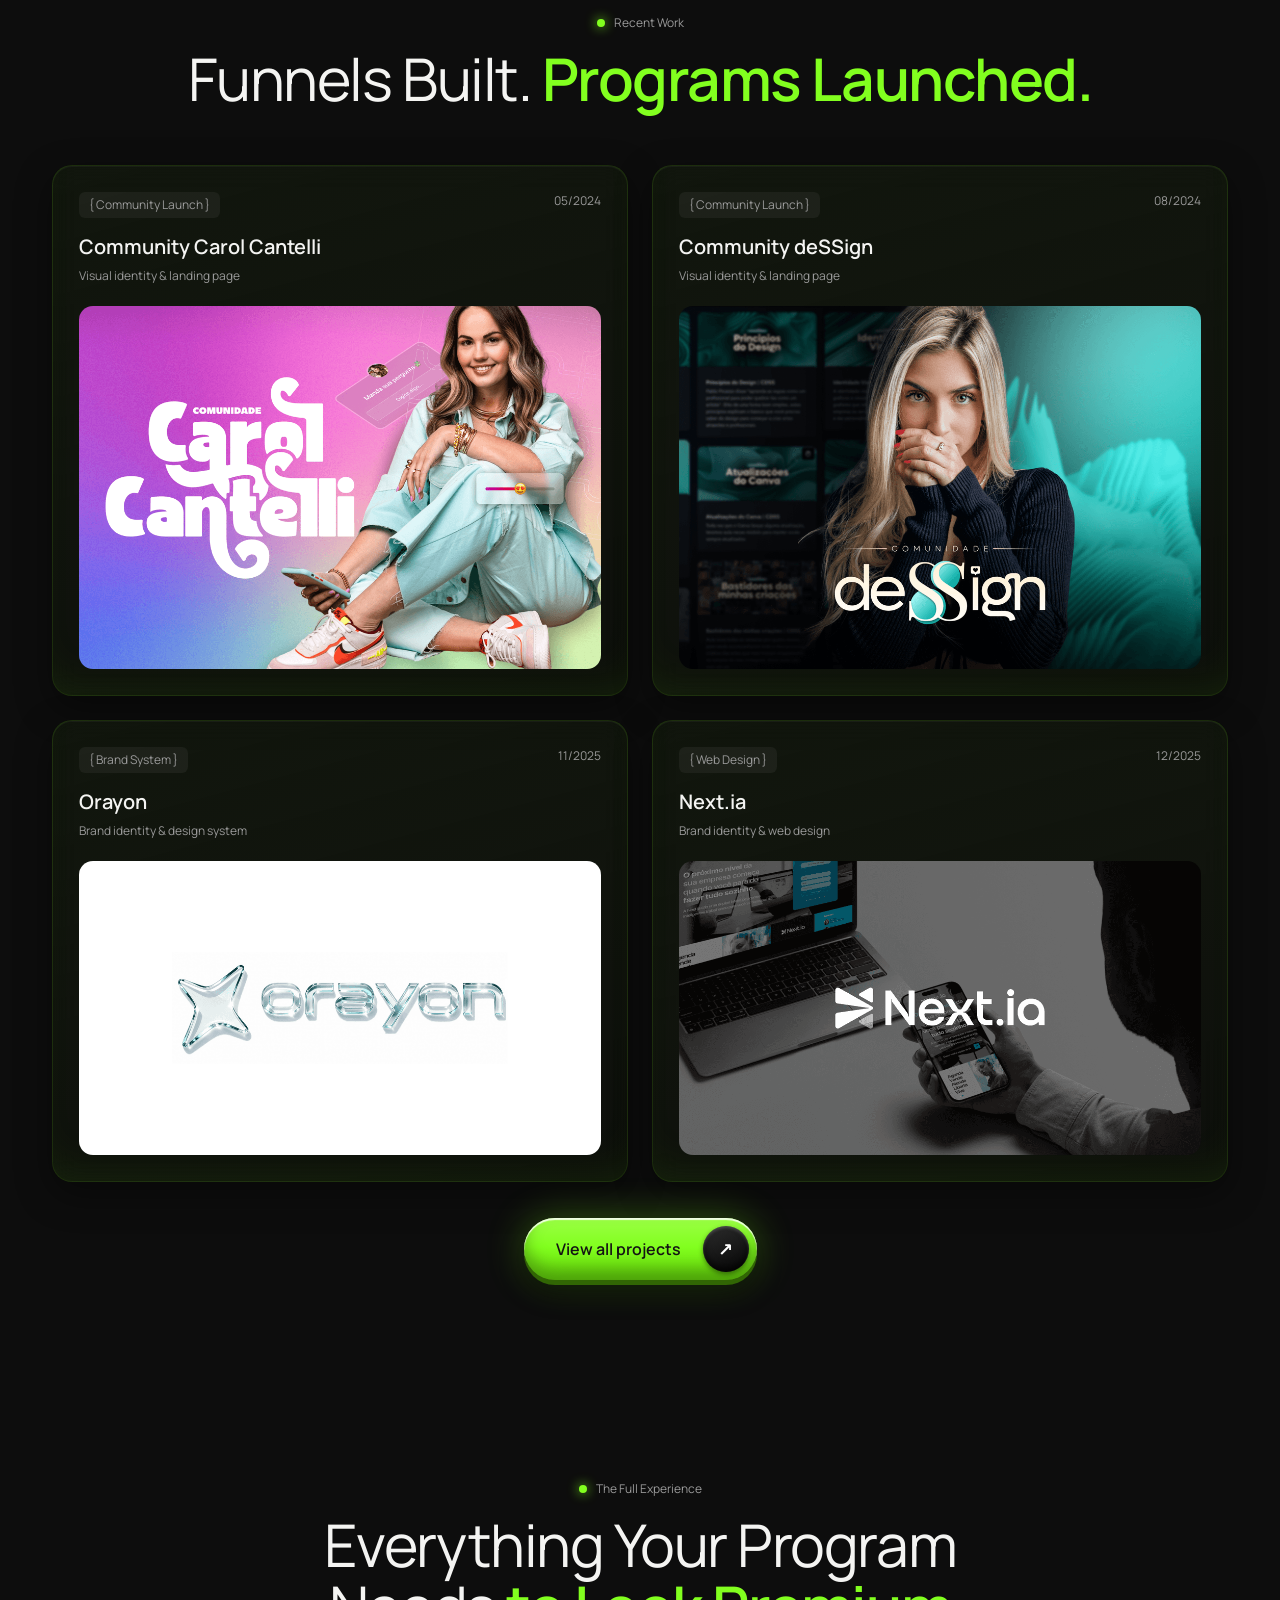
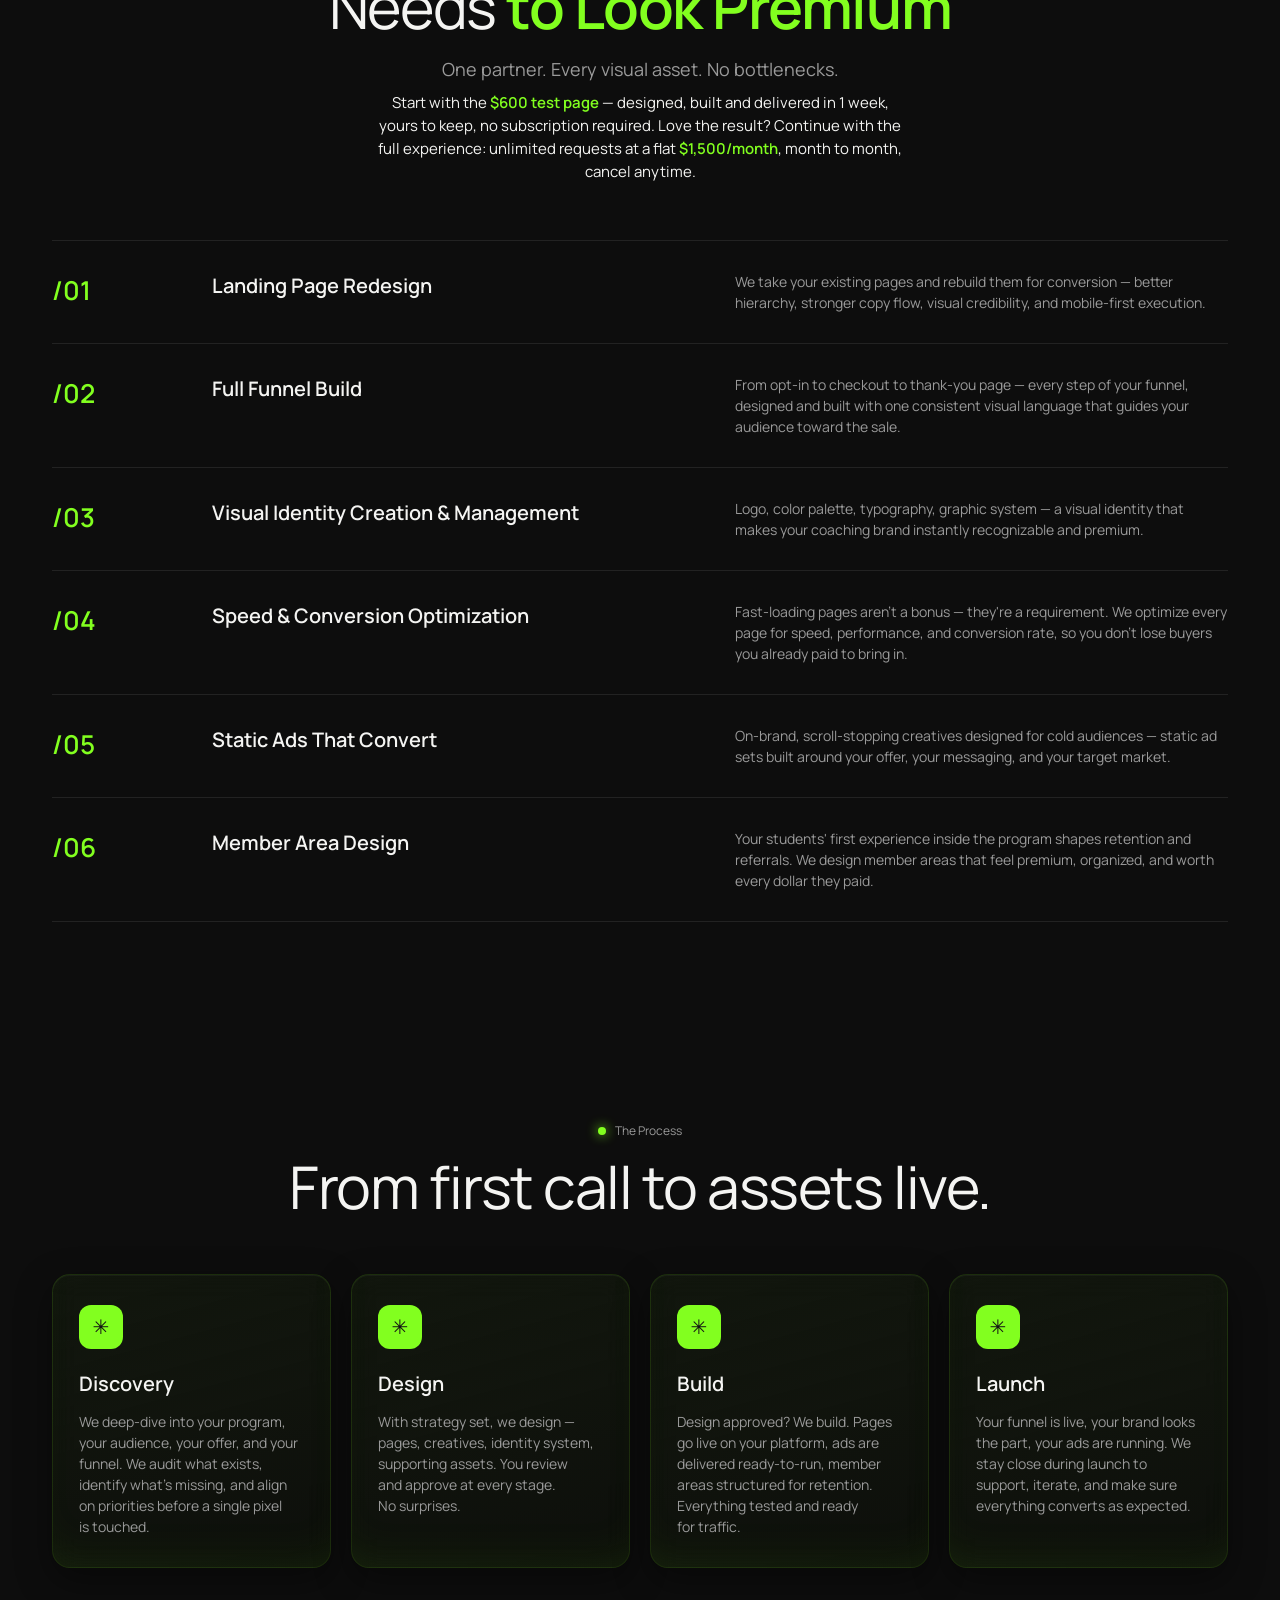
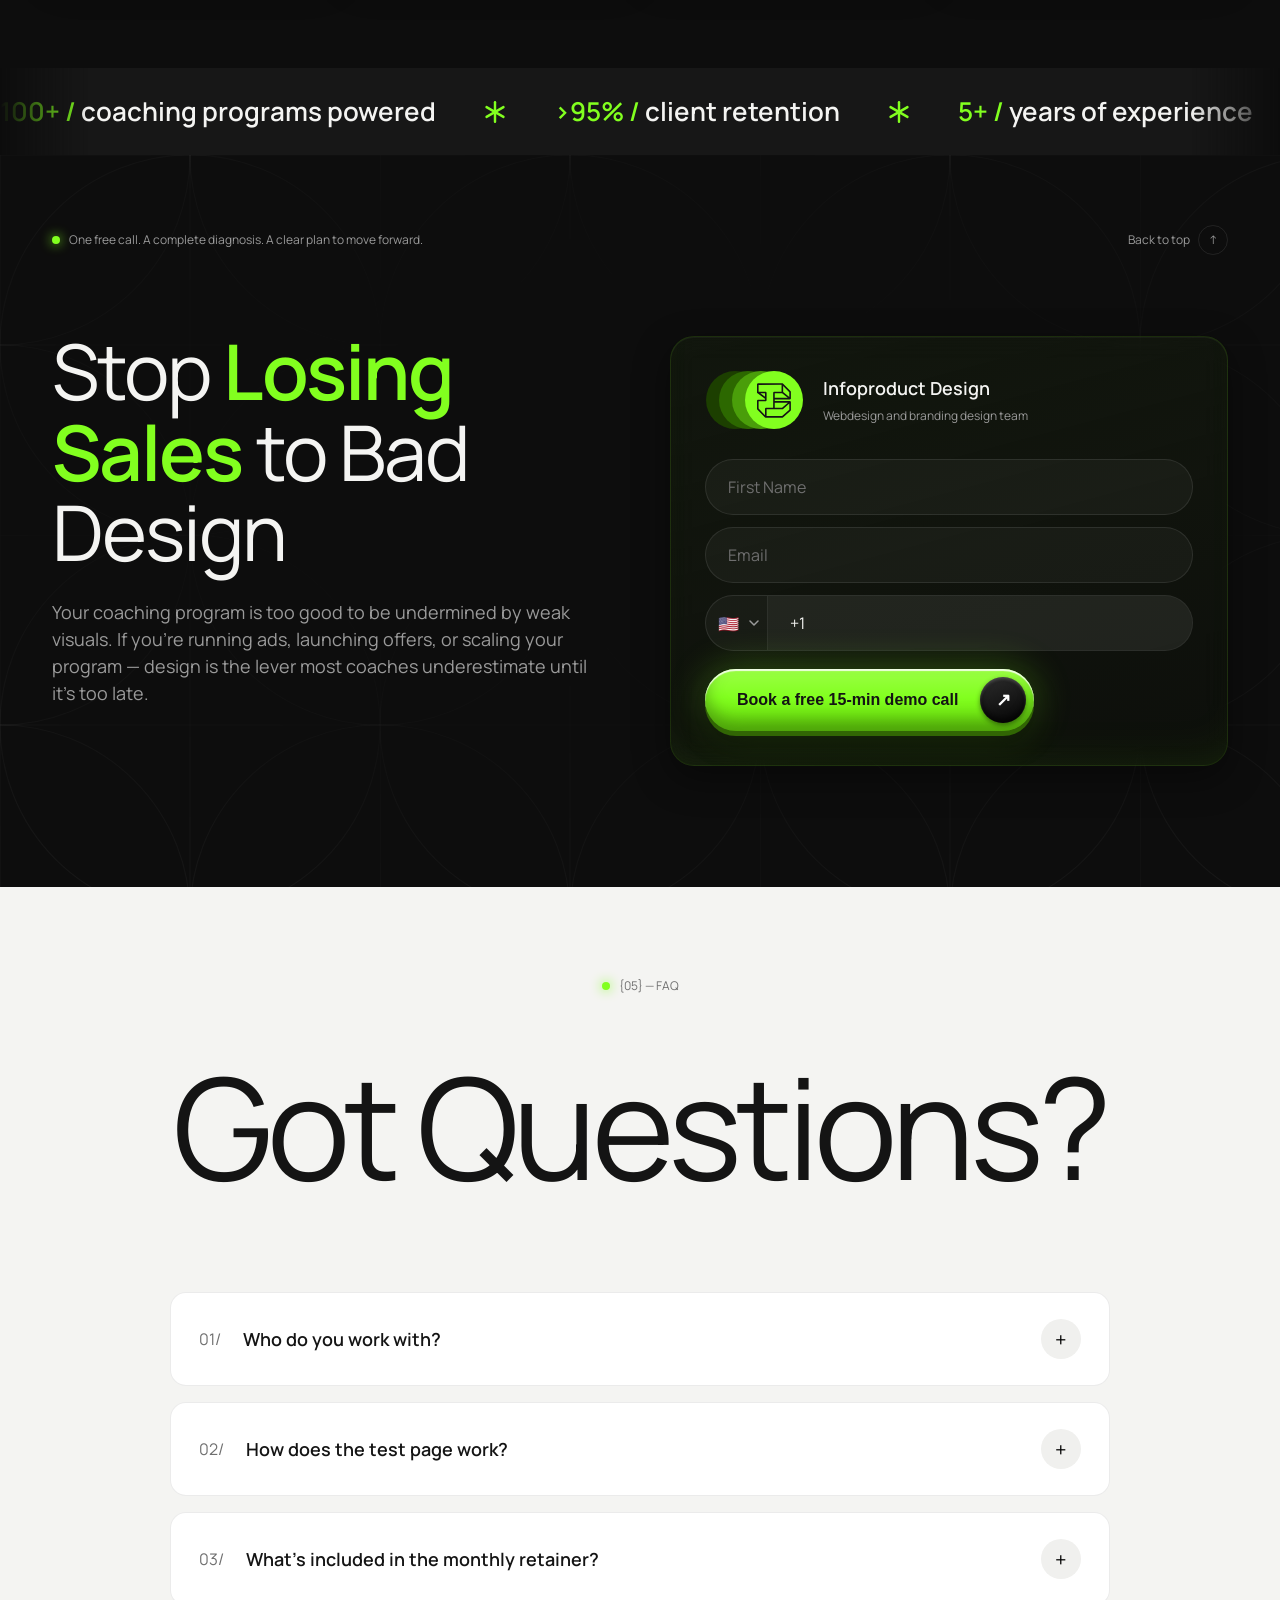
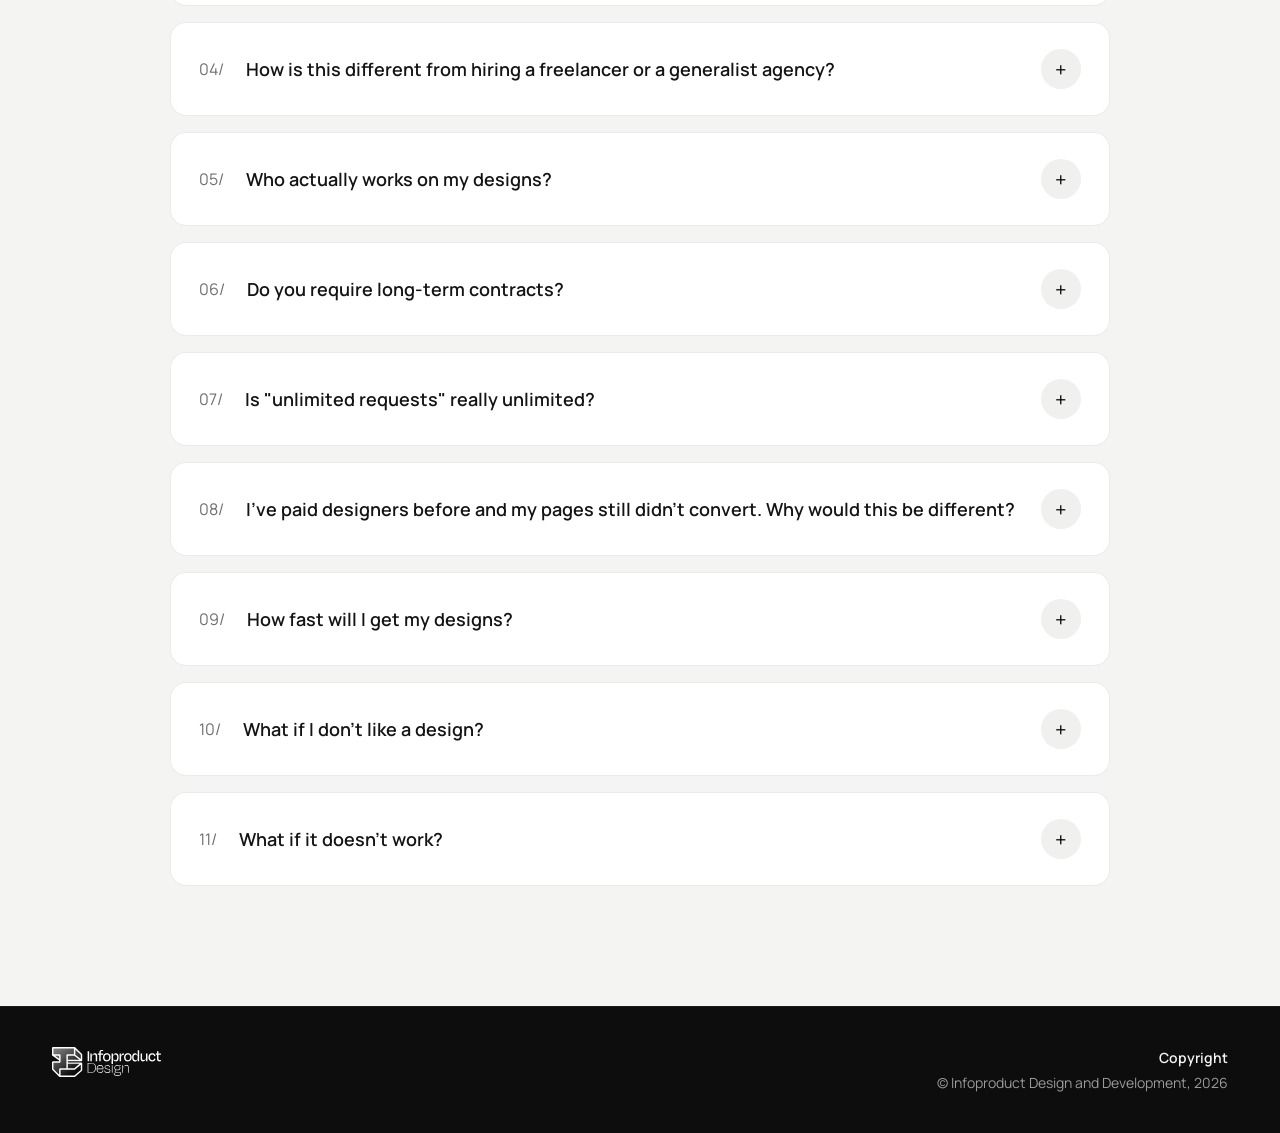
==== commit 0286b42e: "Remove CTA subtext under hero button" ====
--- a/index.html
+++ b/index.html
@@ -11,7 +11,7 @@
 <link rel="preconnect" href="https://fonts.googleapis.com" />
 <link rel="preconnect" href="https://fonts.gstatic.com" crossorigin />
 <link href="https://fonts.googleapis.com/css2?family=Manrope:wght@400;600&display=swap" rel="stylesheet" />
-<link rel="stylesheet" href="styles.css?v=v14-e76f37b" />
+<link rel="stylesheet" href="styles.css?v=v15-046b344" />
 <!-- Meta Pixel Code -->
 <script>
 !function(f,b,e,v,n,t,s)
@@ -77,7 +77,6 @@
           Book a free 15-min demo call
           <span class="arrow" aria-hidden="true"></span>
         </button>
-        <p class="cta-sub" data-anim style="--d:820ms">We'll show you exactly what we'd fix on your funnel. No pitch deck.</p>
       </form>
     </div>
     <div class="hero-media" data-anim style="--d:420ms">
@@ -917,6 +916,6 @@
   </div>
 </footer>
 
-<script src="script.js?v=v14-e76f37b"></script>
+<script src="script.js?v=v15-046b344"></script>
 </body>
 </html>
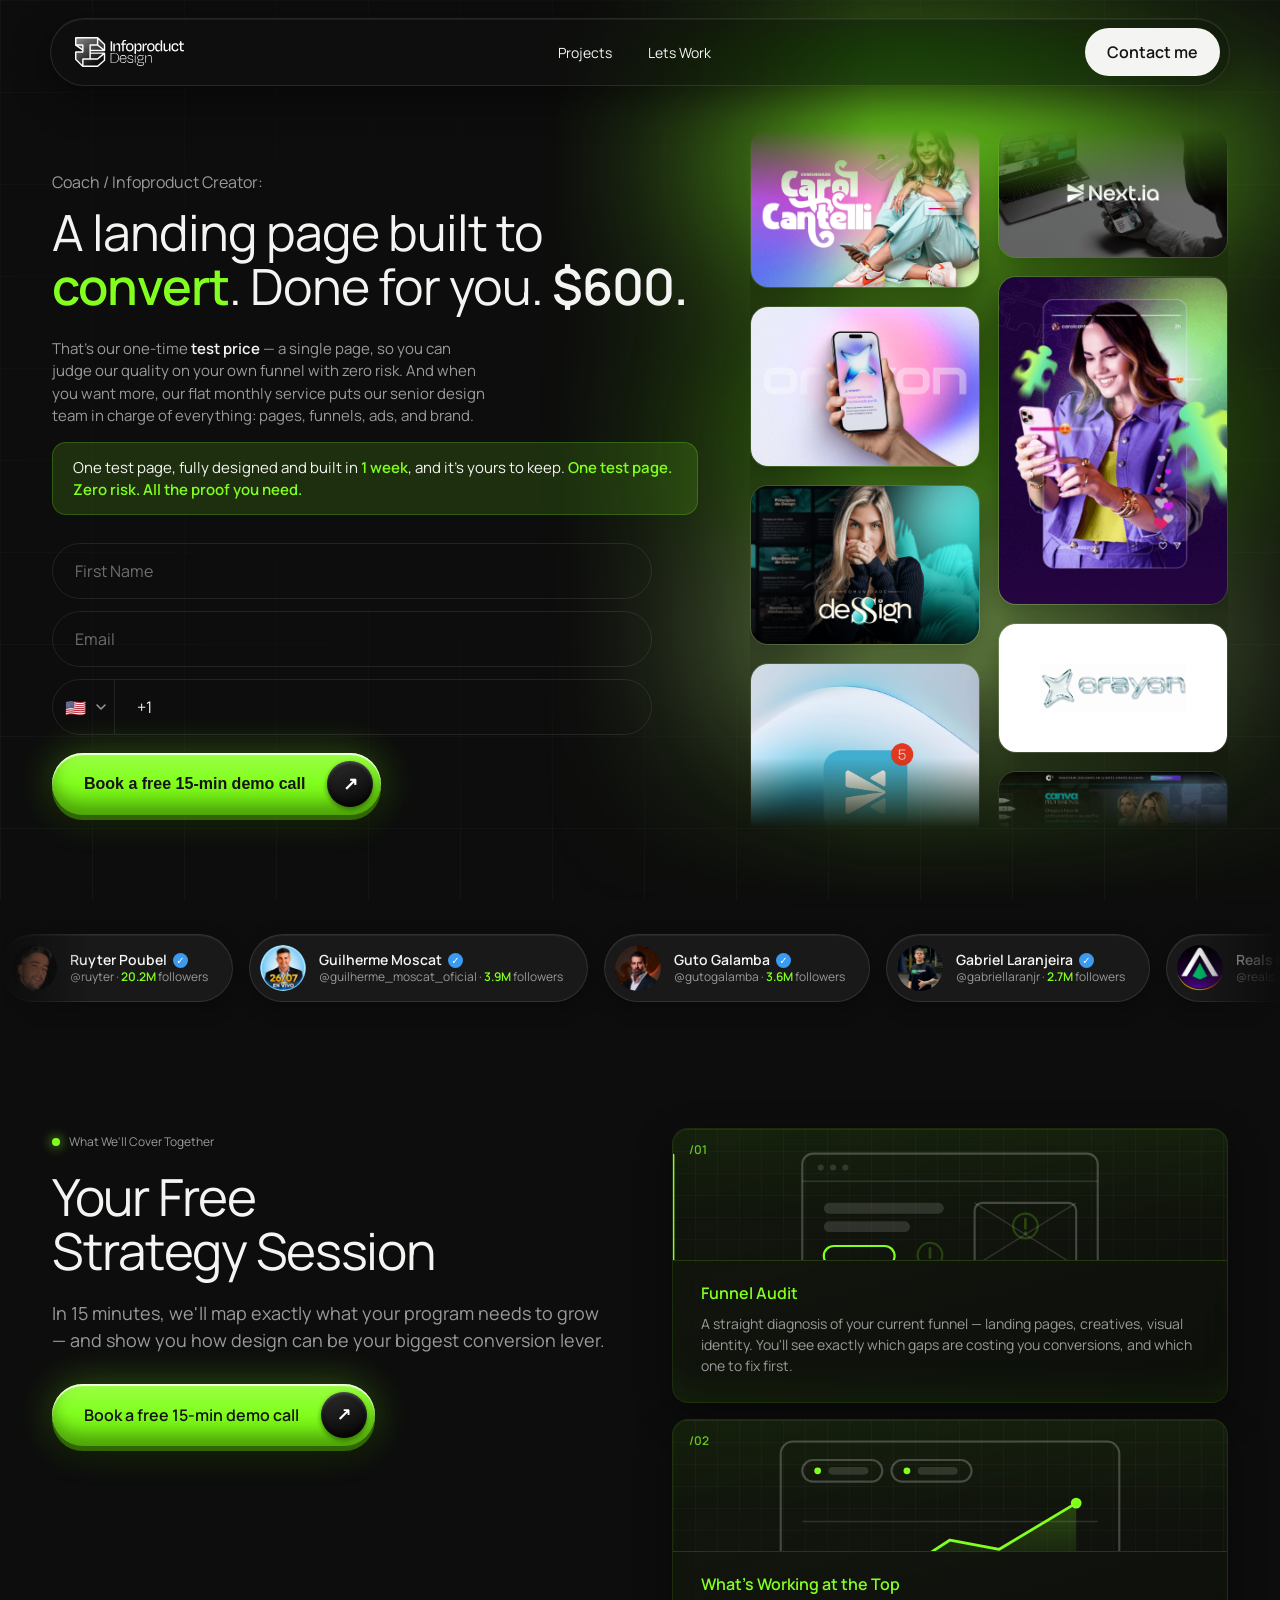
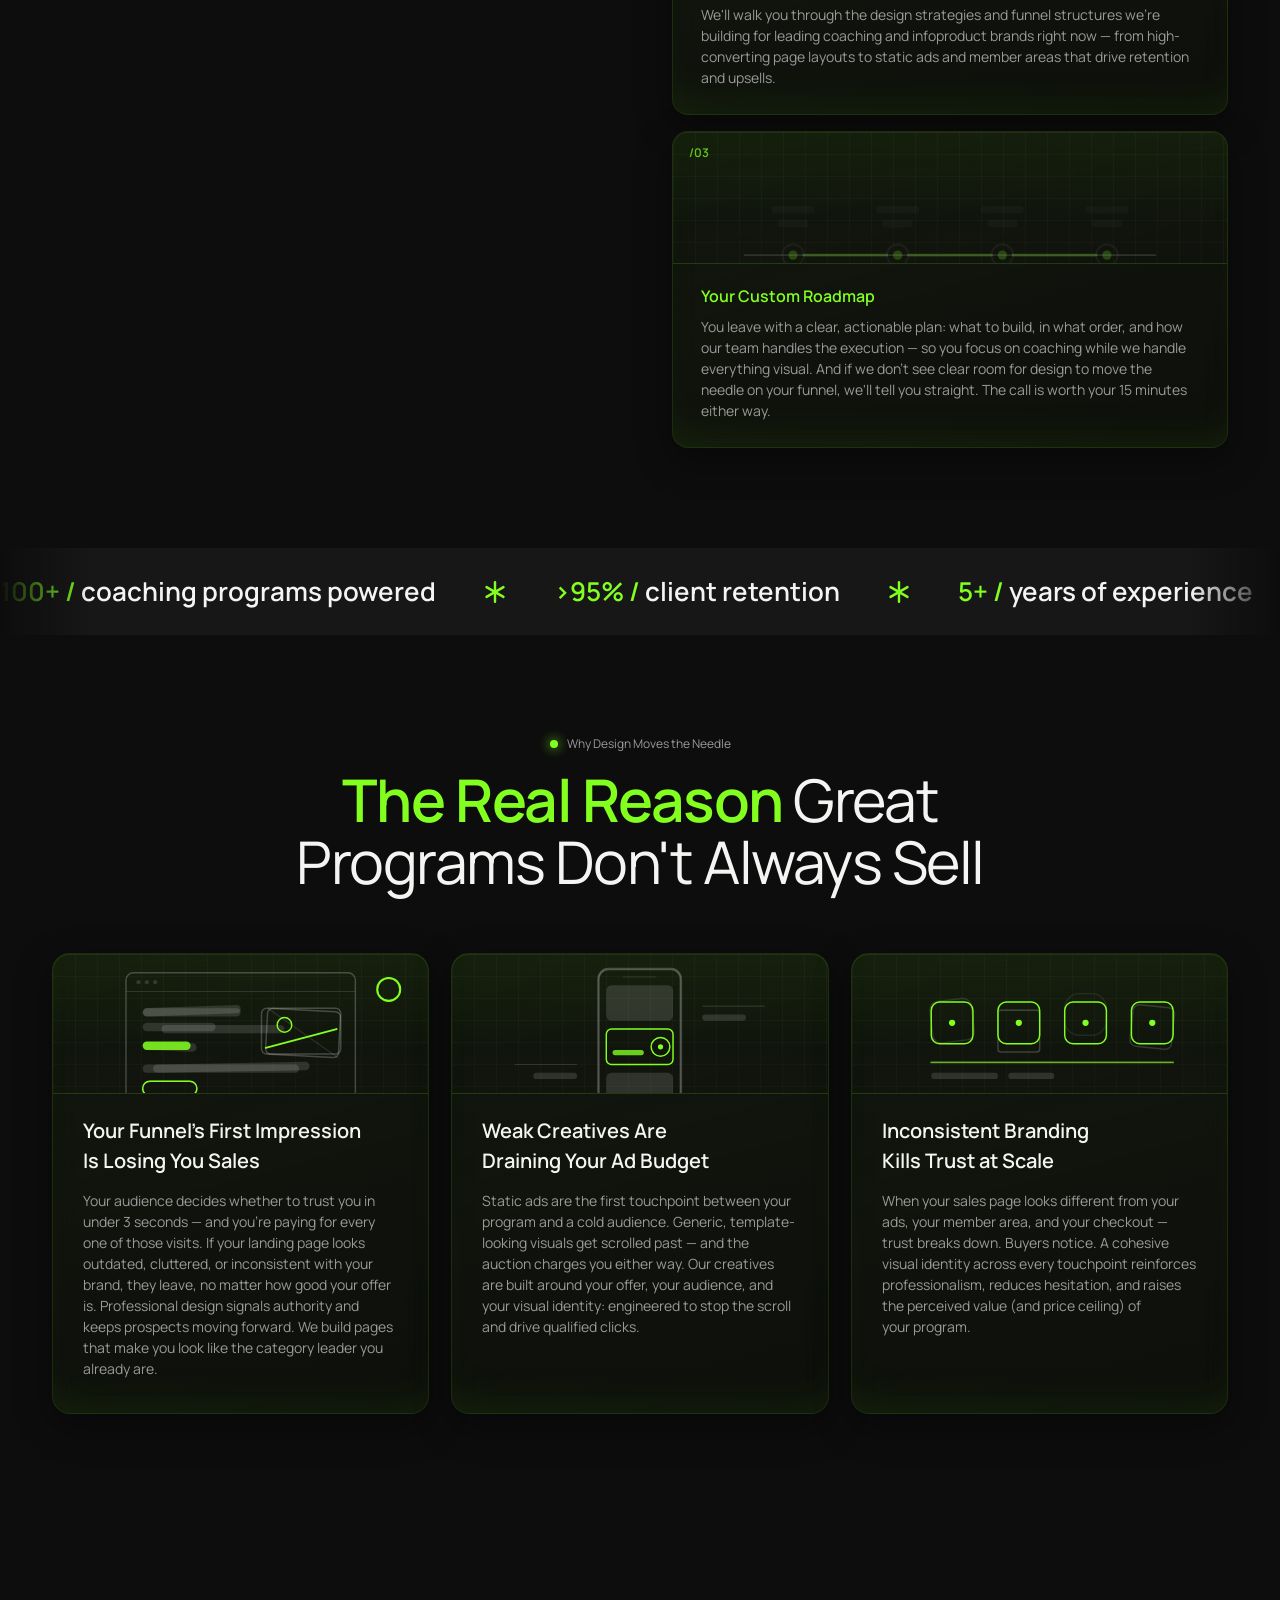
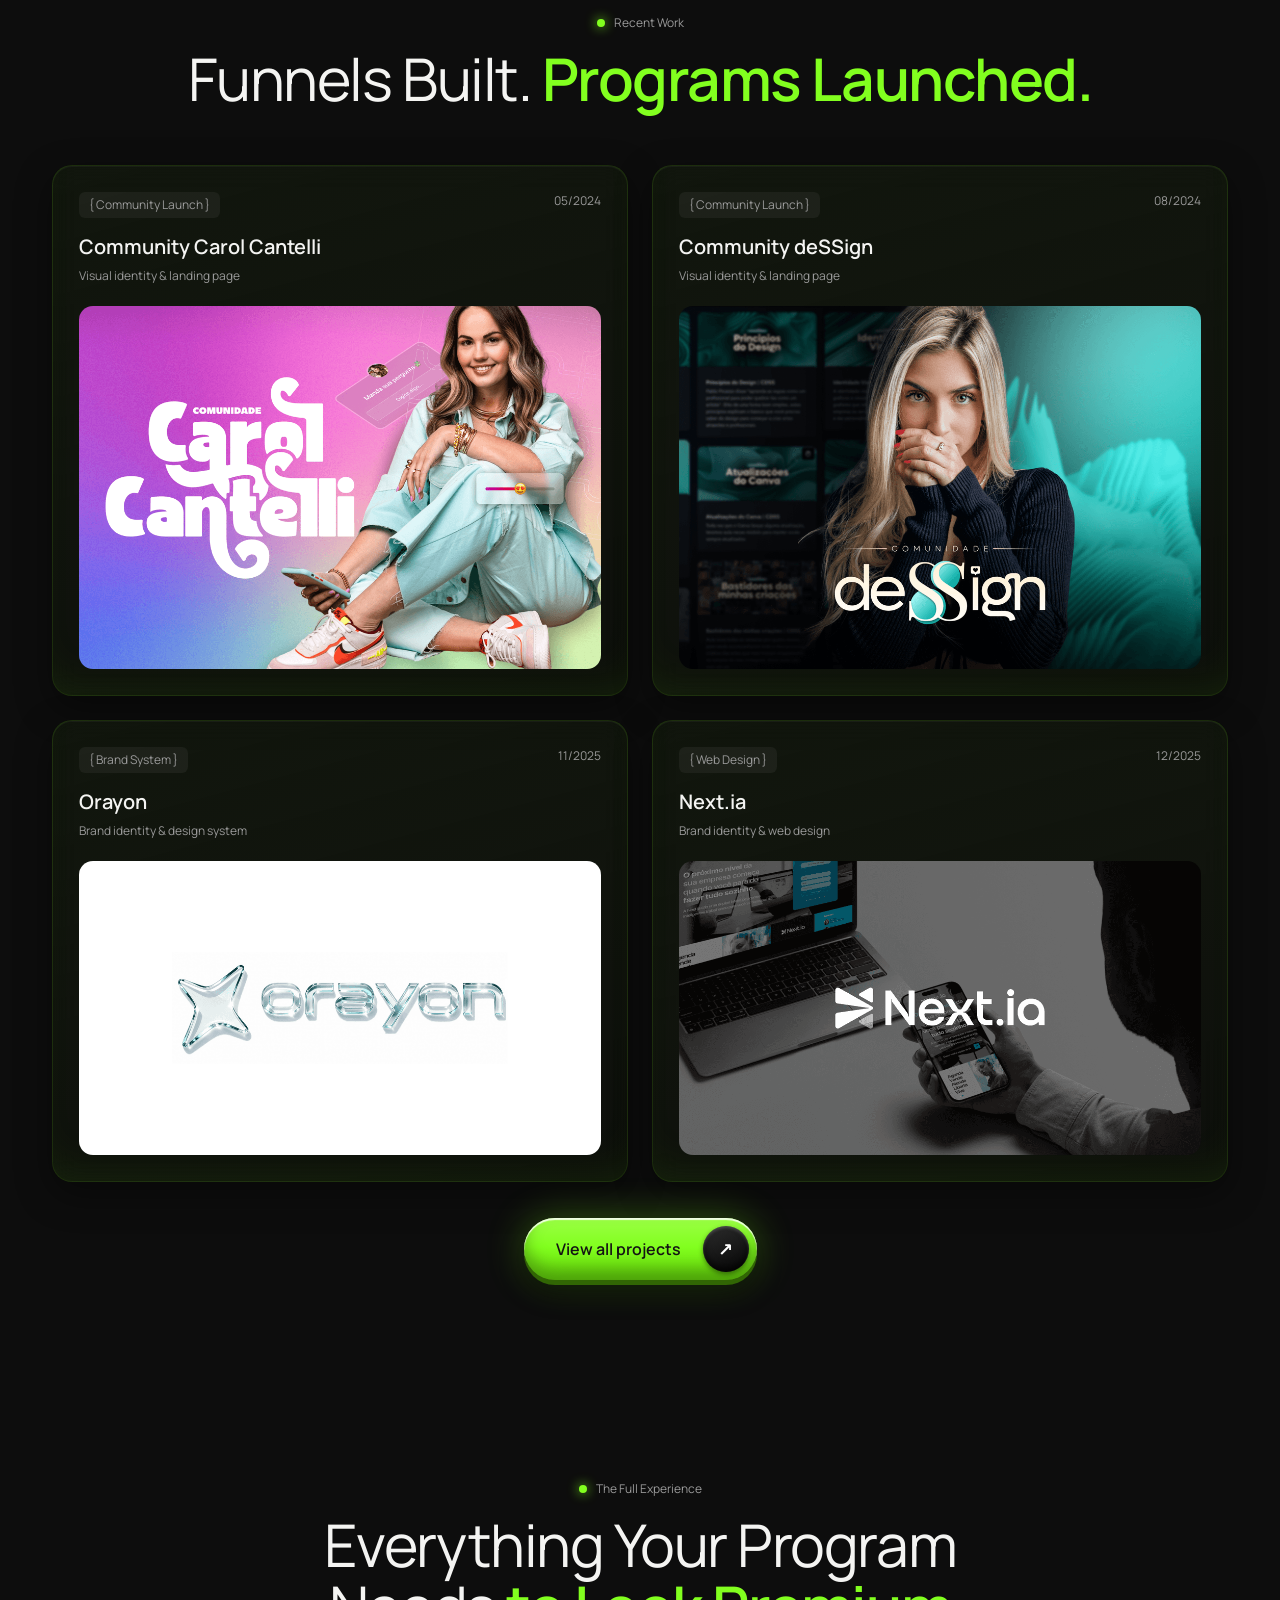
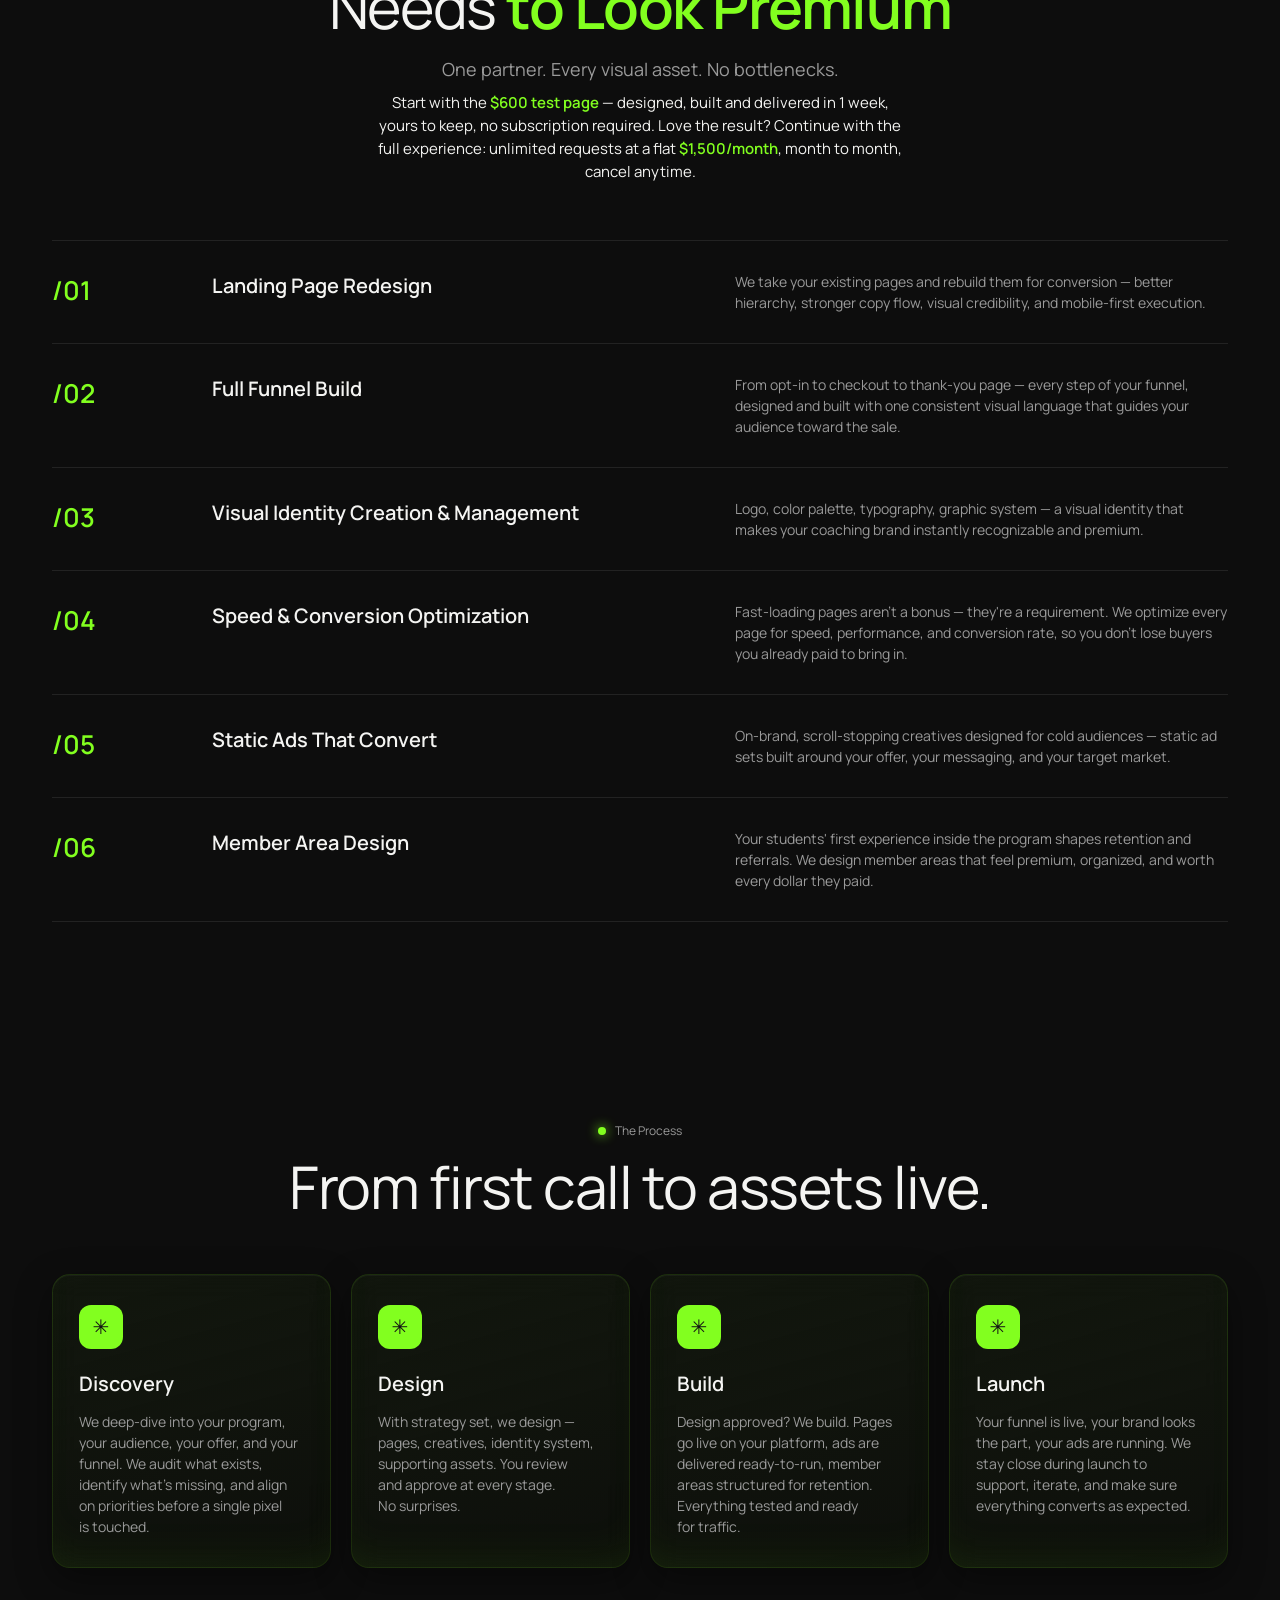
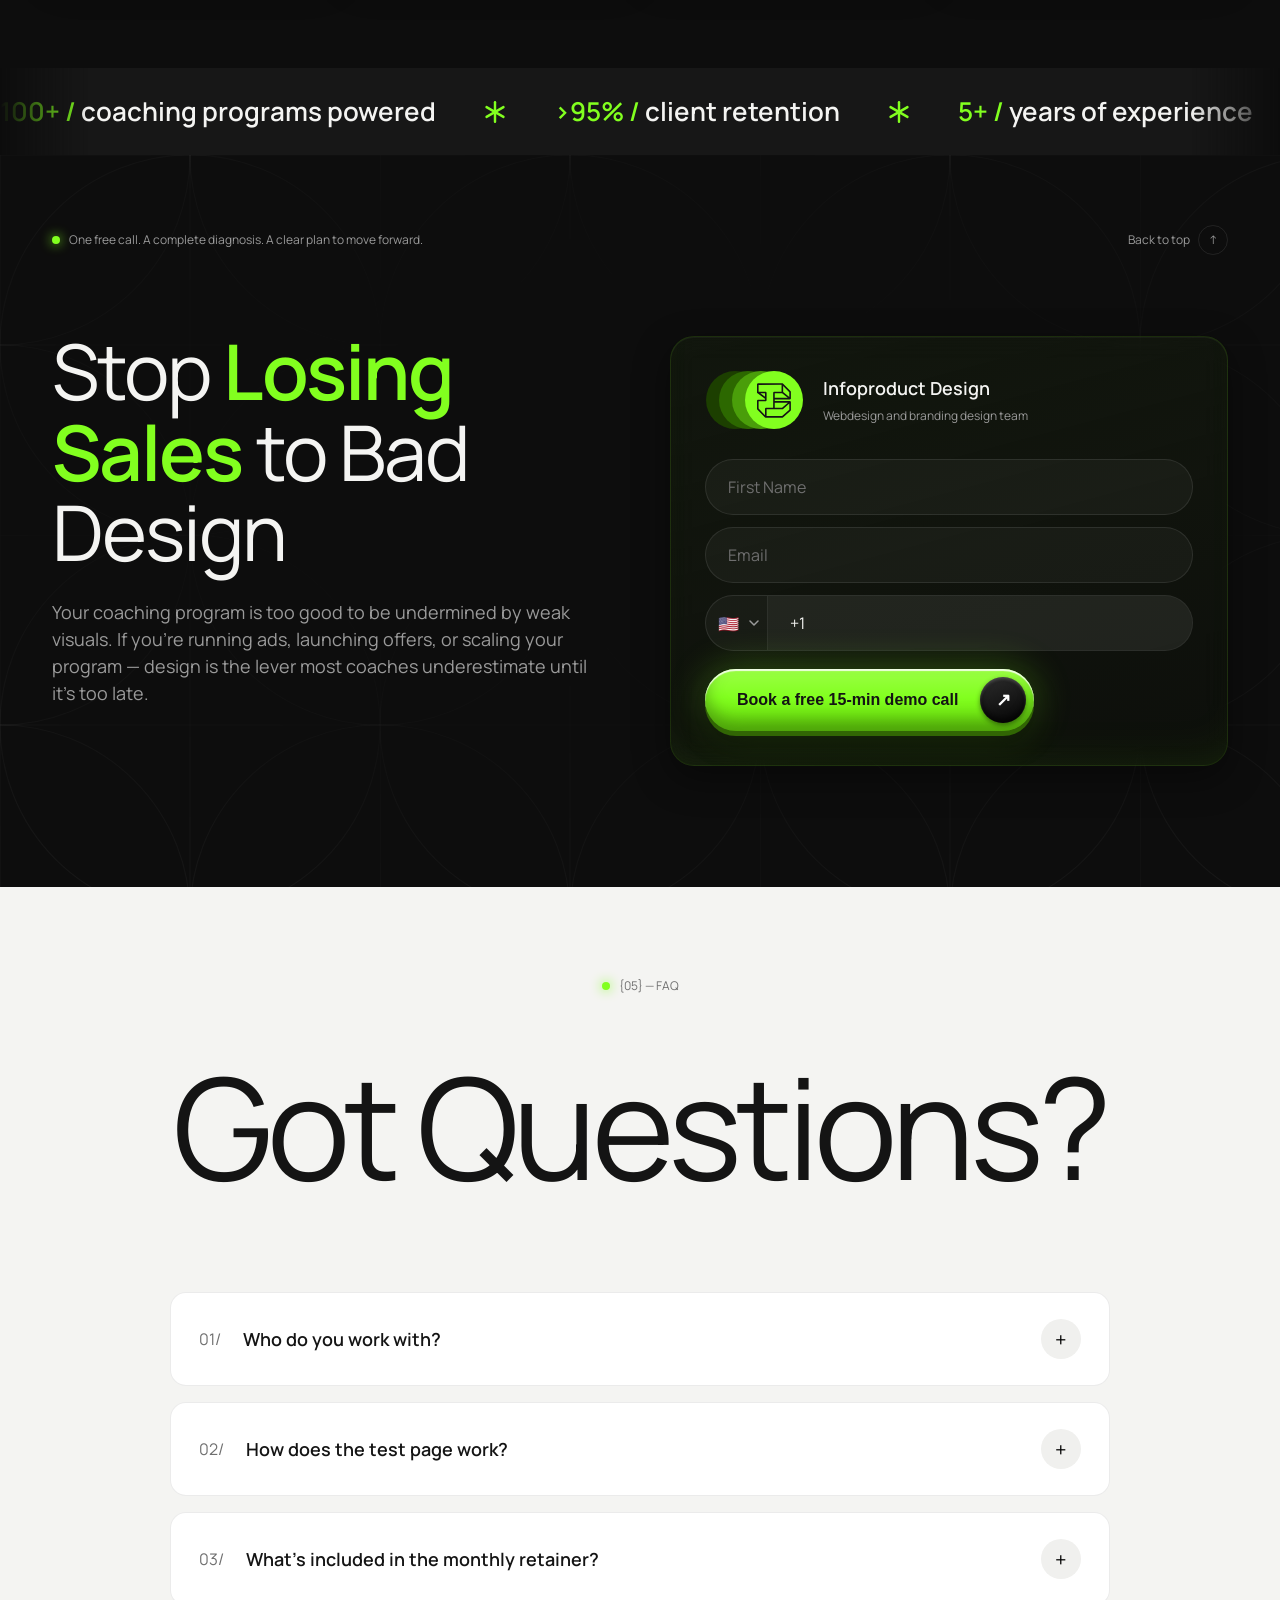
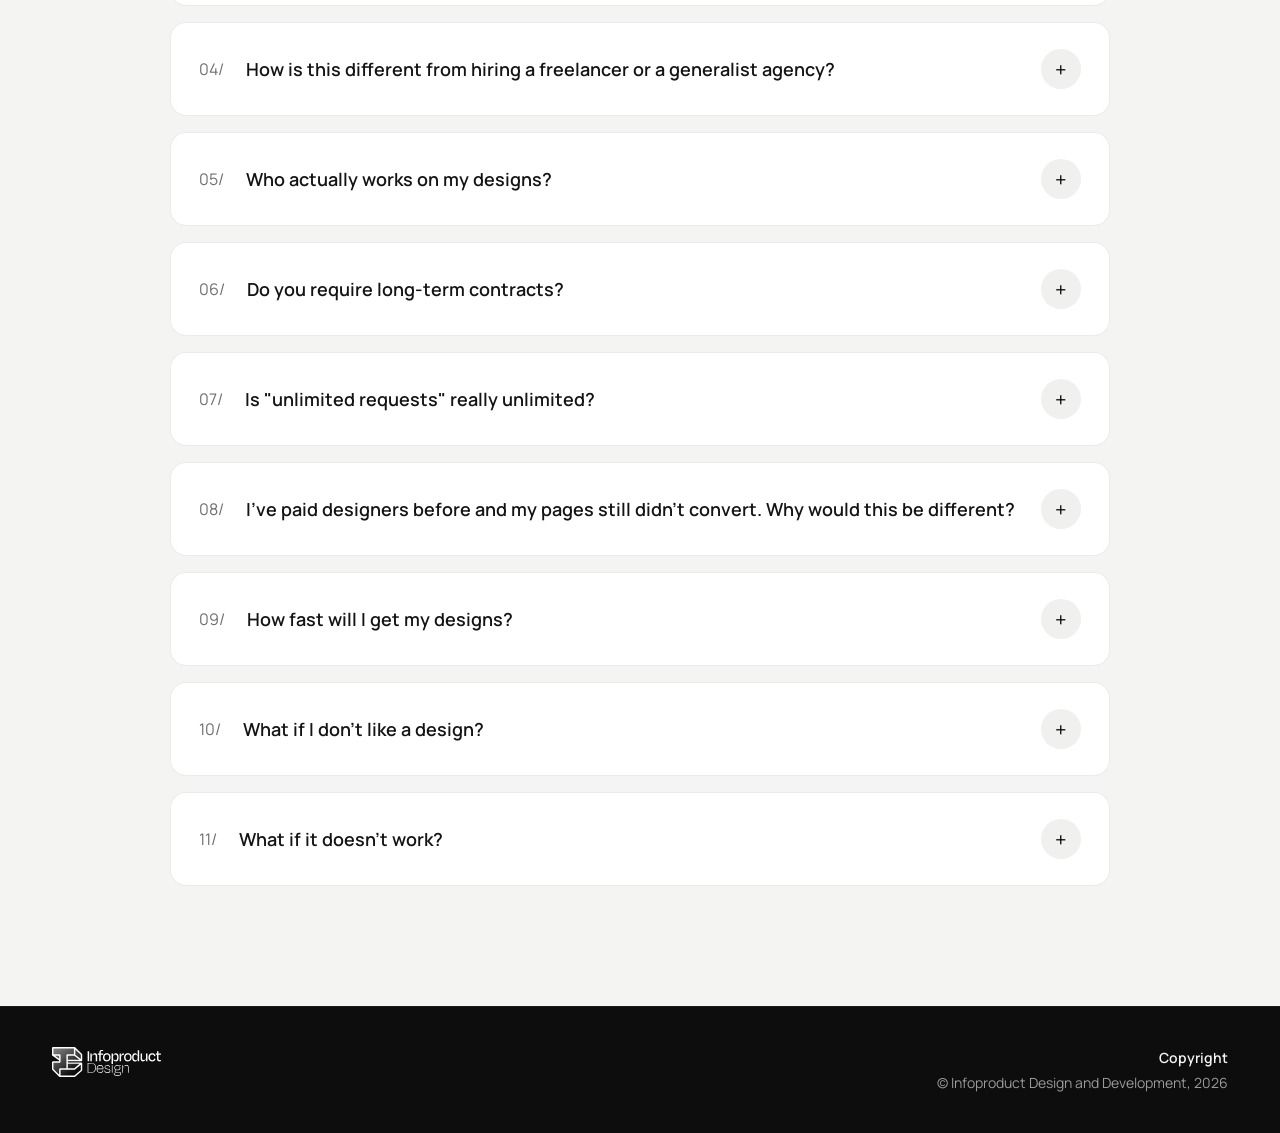
==== commit 16d13e13: "Remove em dash and widen hero offer box for two-line fit" ====
--- a/index.html
+++ b/index.html
@@ -11,7 +11,7 @@
 <link rel="preconnect" href="https://fonts.googleapis.com" />
 <link rel="preconnect" href="https://fonts.gstatic.com" crossorigin />
 <link href="https://fonts.googleapis.com/css2?family=Manrope:wght@400;600&display=swap" rel="stylesheet" />
-<link rel="stylesheet" href="styles.css?v=v15-046b344" />
+<link rel="stylesheet" href="styles.css?v=v16-0286b42" />
 <!-- Meta Pixel Code -->
 <script>
 !function(f,b,e,v,n,t,s)
@@ -62,7 +62,7 @@
         <span class="line" data-anim><span>A landing page built to <em>convert</em>. Done for you. <strong>$600.</strong></span></span>
       </h1>
       <h2 class="hero-sub" data-anim style="--d:500ms">That's our one-time <strong>test price</strong> — a single page, so you can judge our quality on your own funnel with zero risk. And when you want more, our flat monthly service puts our senior design team in charge of everything: pages, funnels, ads, and brand.</h2>
-      <p class="hero-offer" data-anim style="--d:600ms">One test page, fully designed and built in <strong>1 week</strong> — and it's yours to keep. <strong>One test page. Zero risk. All the proof you need.</strong></p>
+      <p class="hero-offer" data-anim style="--d:600ms">One test page, fully designed and built in <strong>1 week</strong>, and it's yours to keep. <strong>One test page. Zero risk. All the proof you need.</strong></p>
       <form class="lead-form" data-anim style="--d:720ms">
         <input type="text" placeholder="First Name" aria-label="First Name" required minlength="2" />
         <input type="email" placeholder="Email" aria-label="Email" required />
@@ -916,6 +916,6 @@
   </div>
 </footer>
 
-<script src="script.js?v=v15-046b344"></script>
+<script src="script.js?v=v16-0286b42"></script>
 </body>
 </html>
--- a/styles.css
+++ b/styles.css
@@ -297,14 +297,14 @@
 
 .hero-offer {
   margin-top: 14px;
-  padding: 14px 18px;
+  padding: 14px 20px;
   background: var(--accent-soft);
   border: 1px solid rgba(130,255,31,.22);
   border-radius: 14px;
   font-size: 15px;
   color: var(--text);
   line-height: 1.45;
-  max-width: 560px;
+  max-width: 720px;
 }
 .hero-offer strong { color: var(--accent); font-weight: 600; }
 
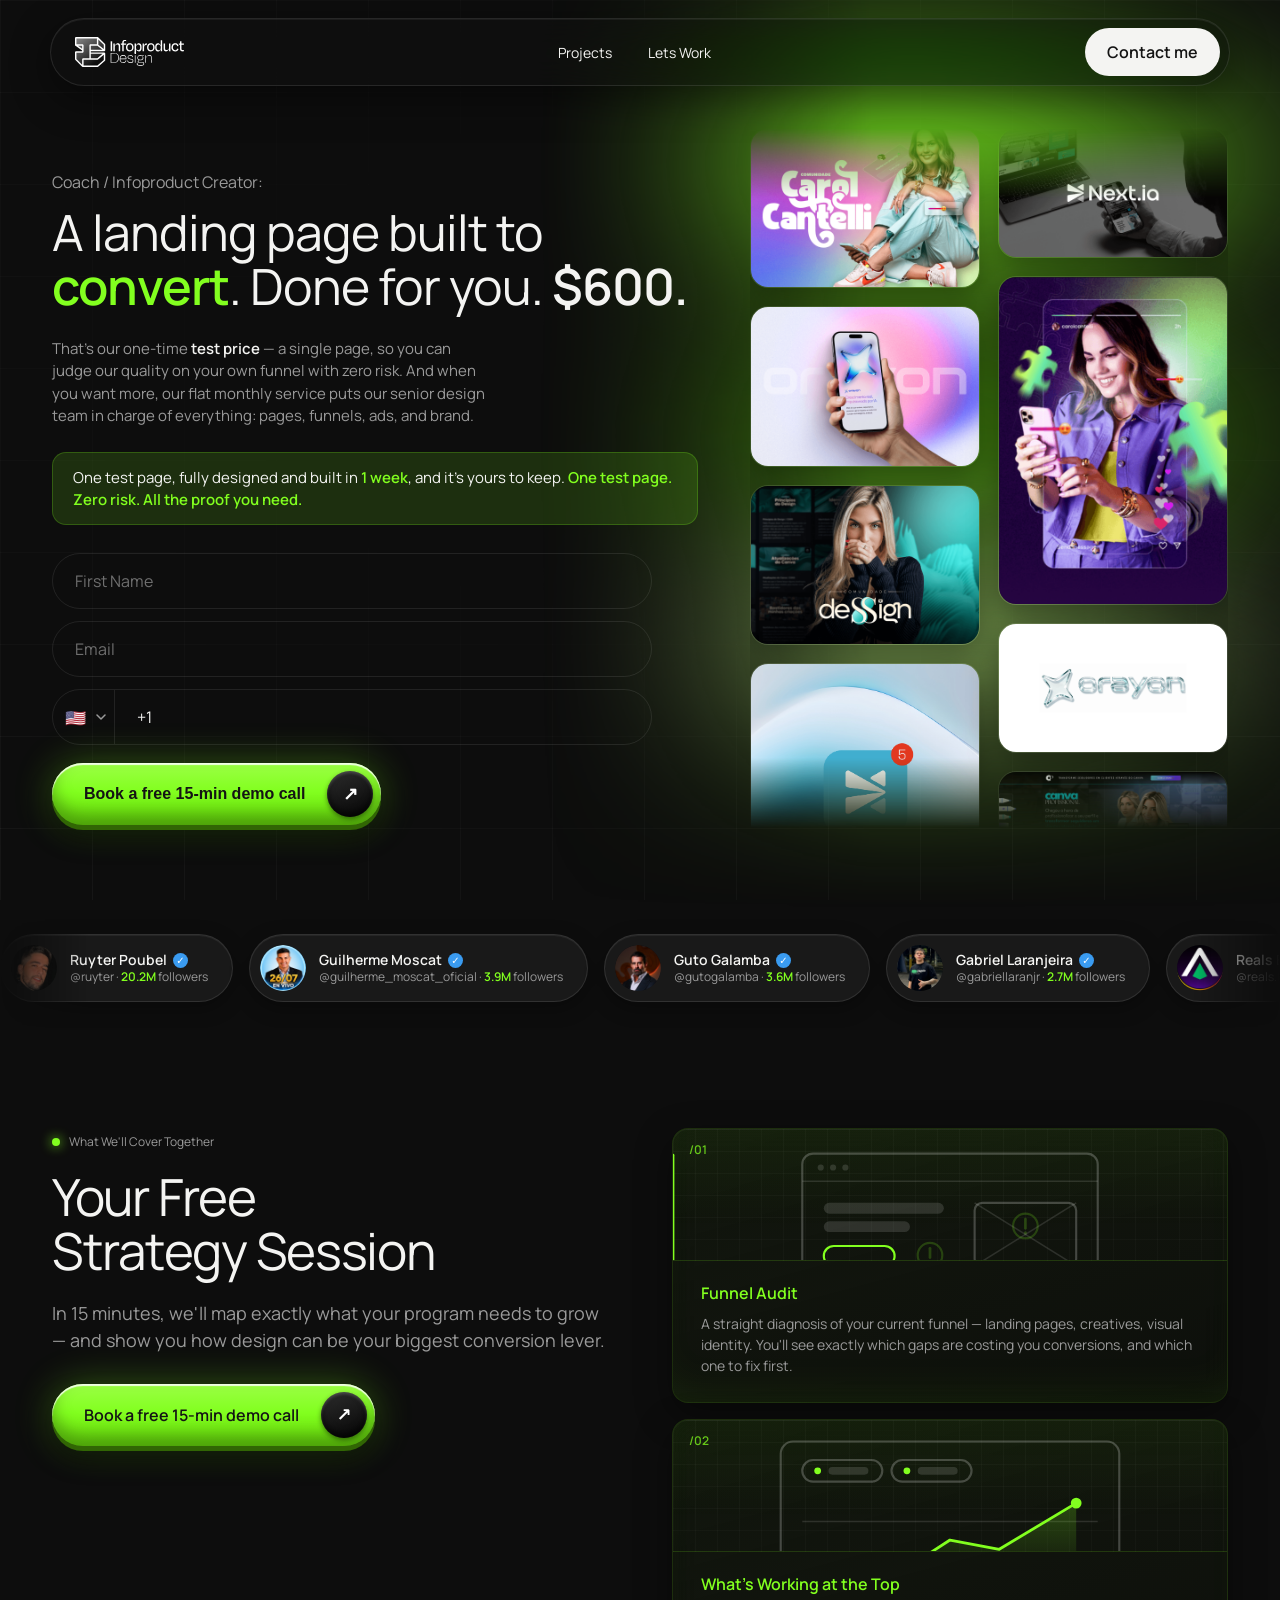
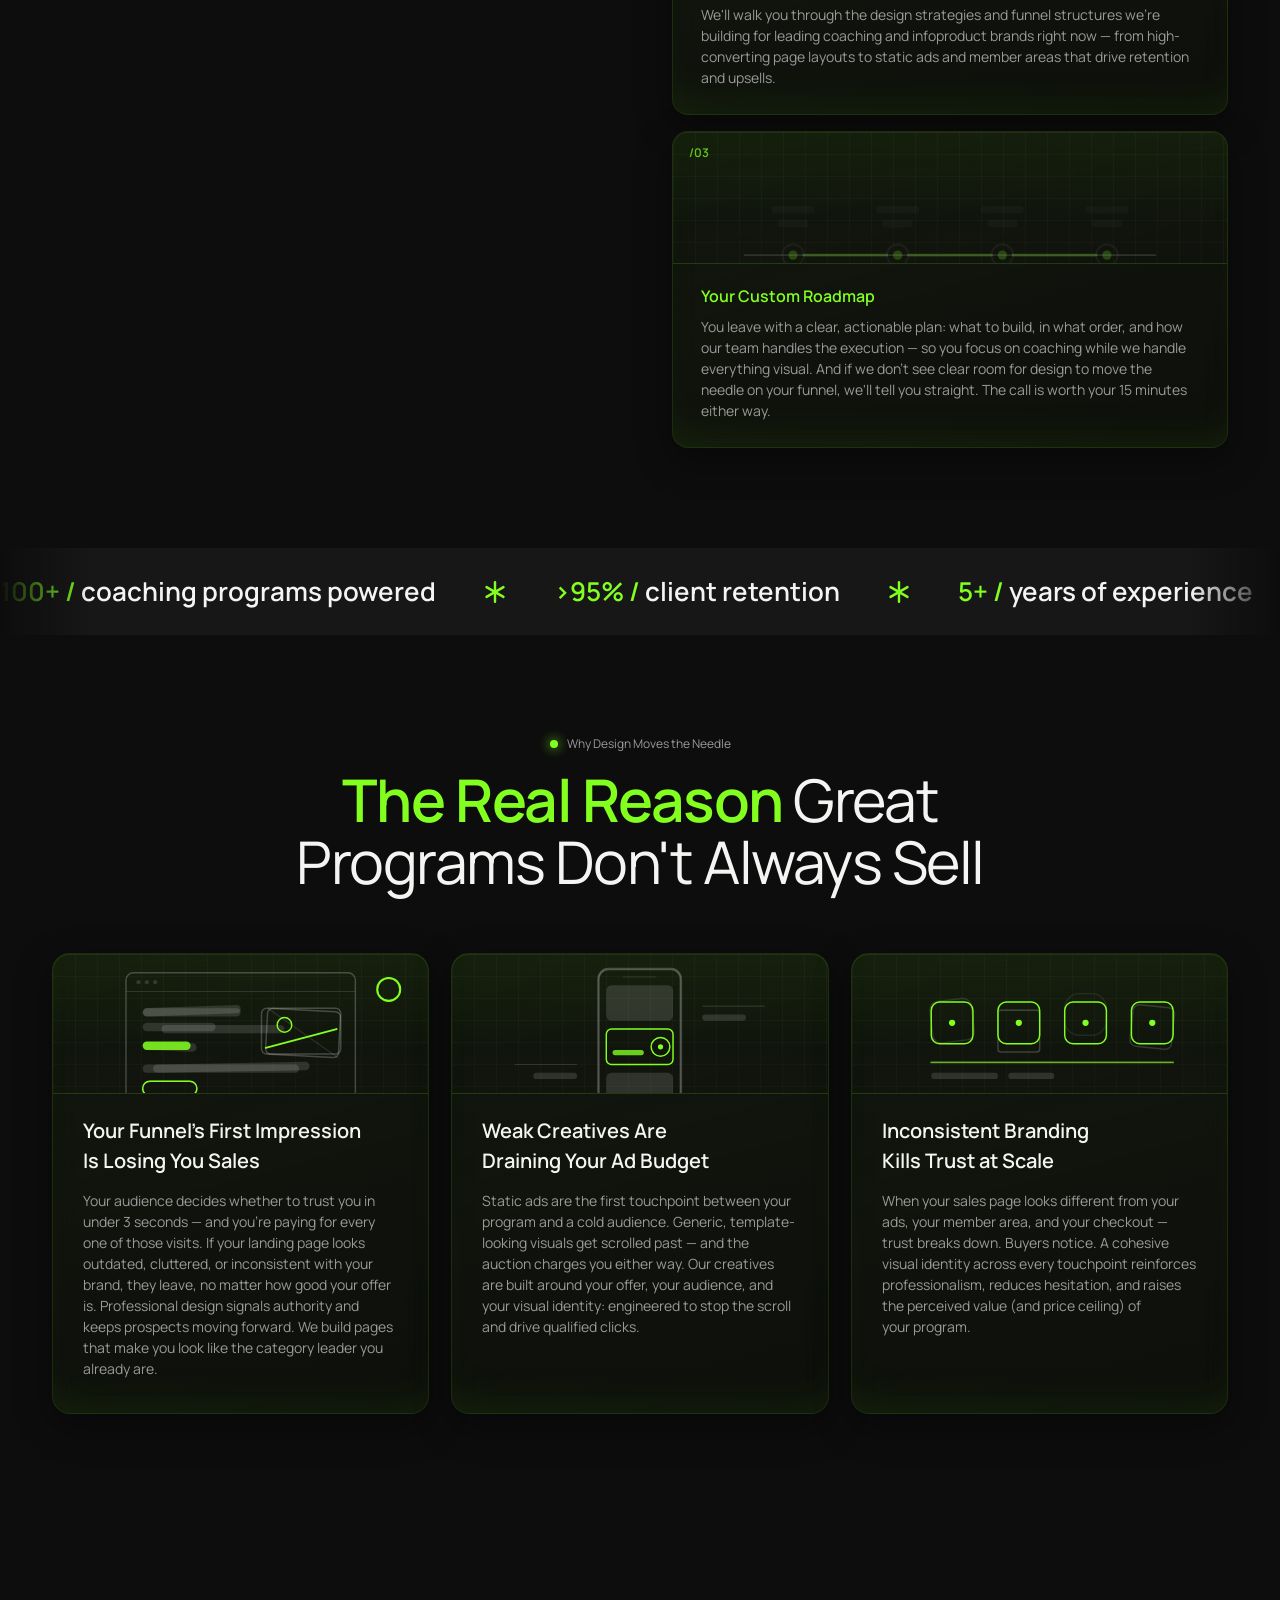
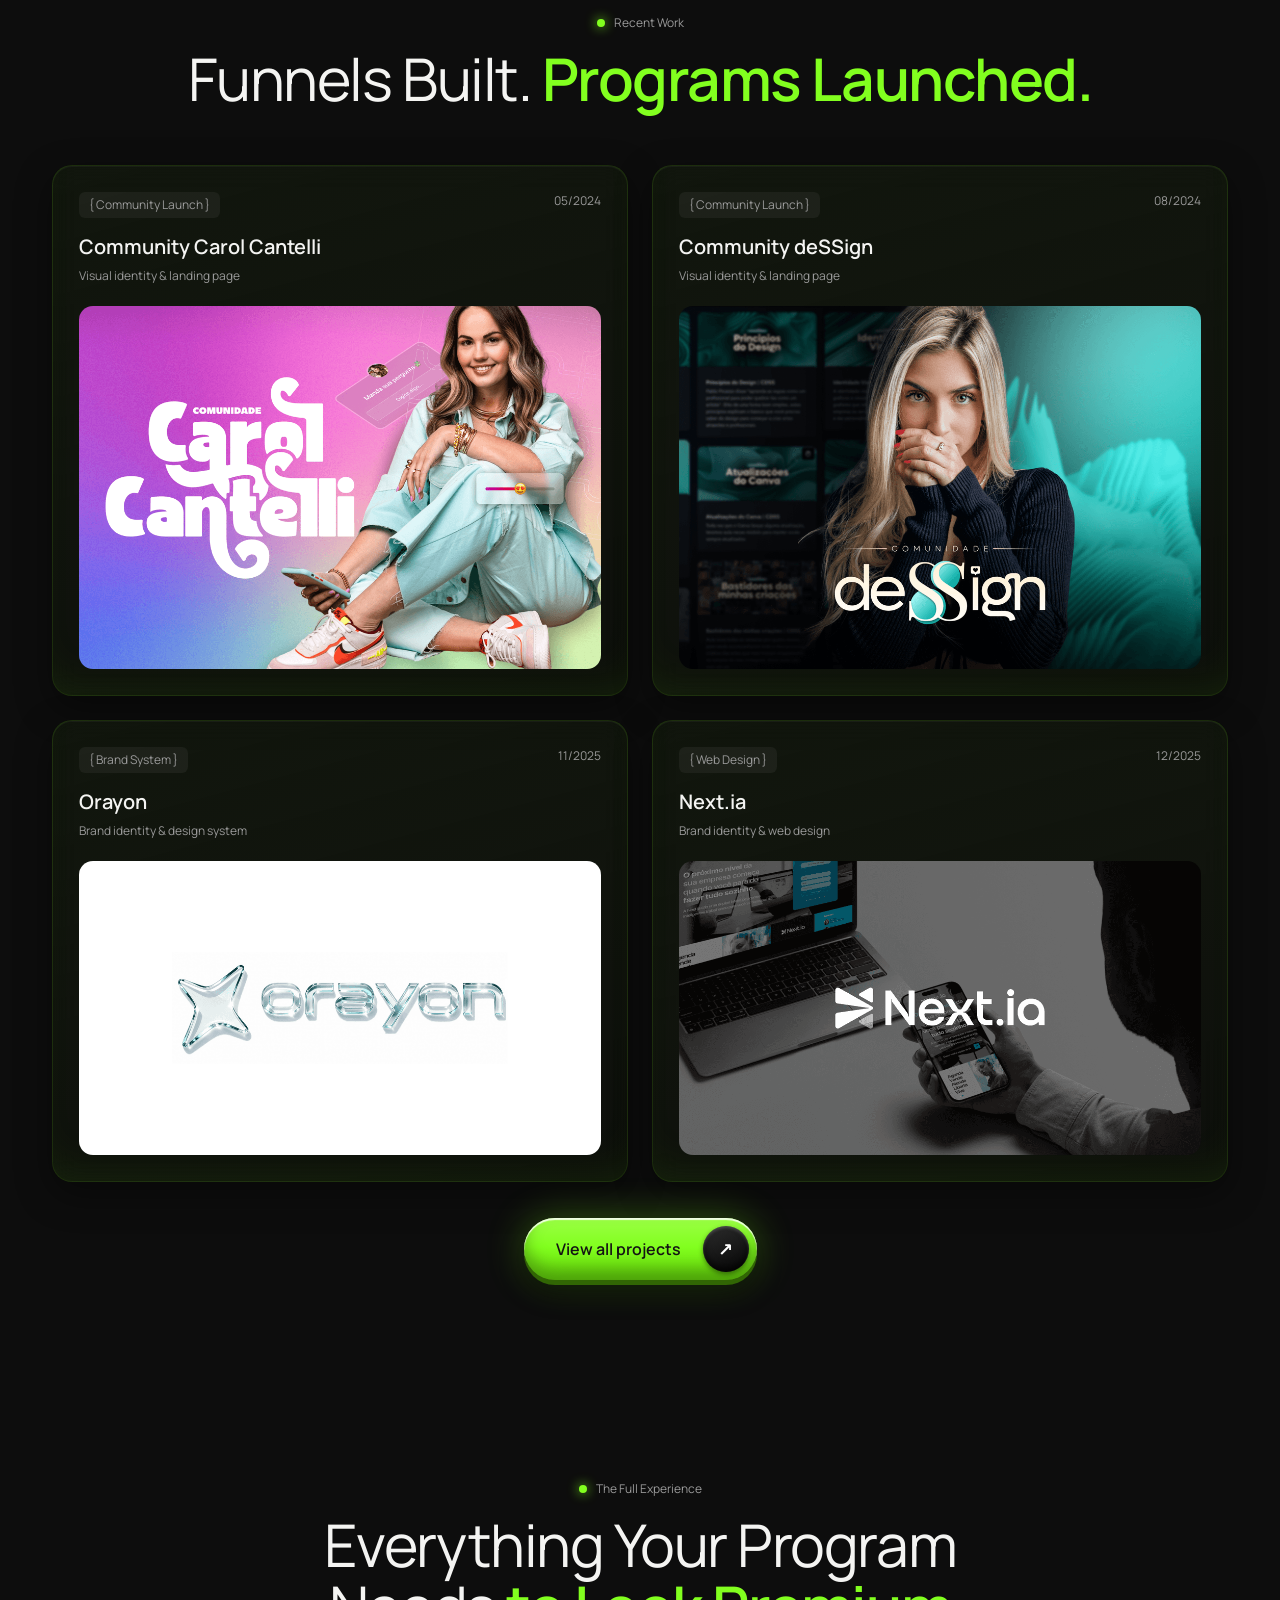
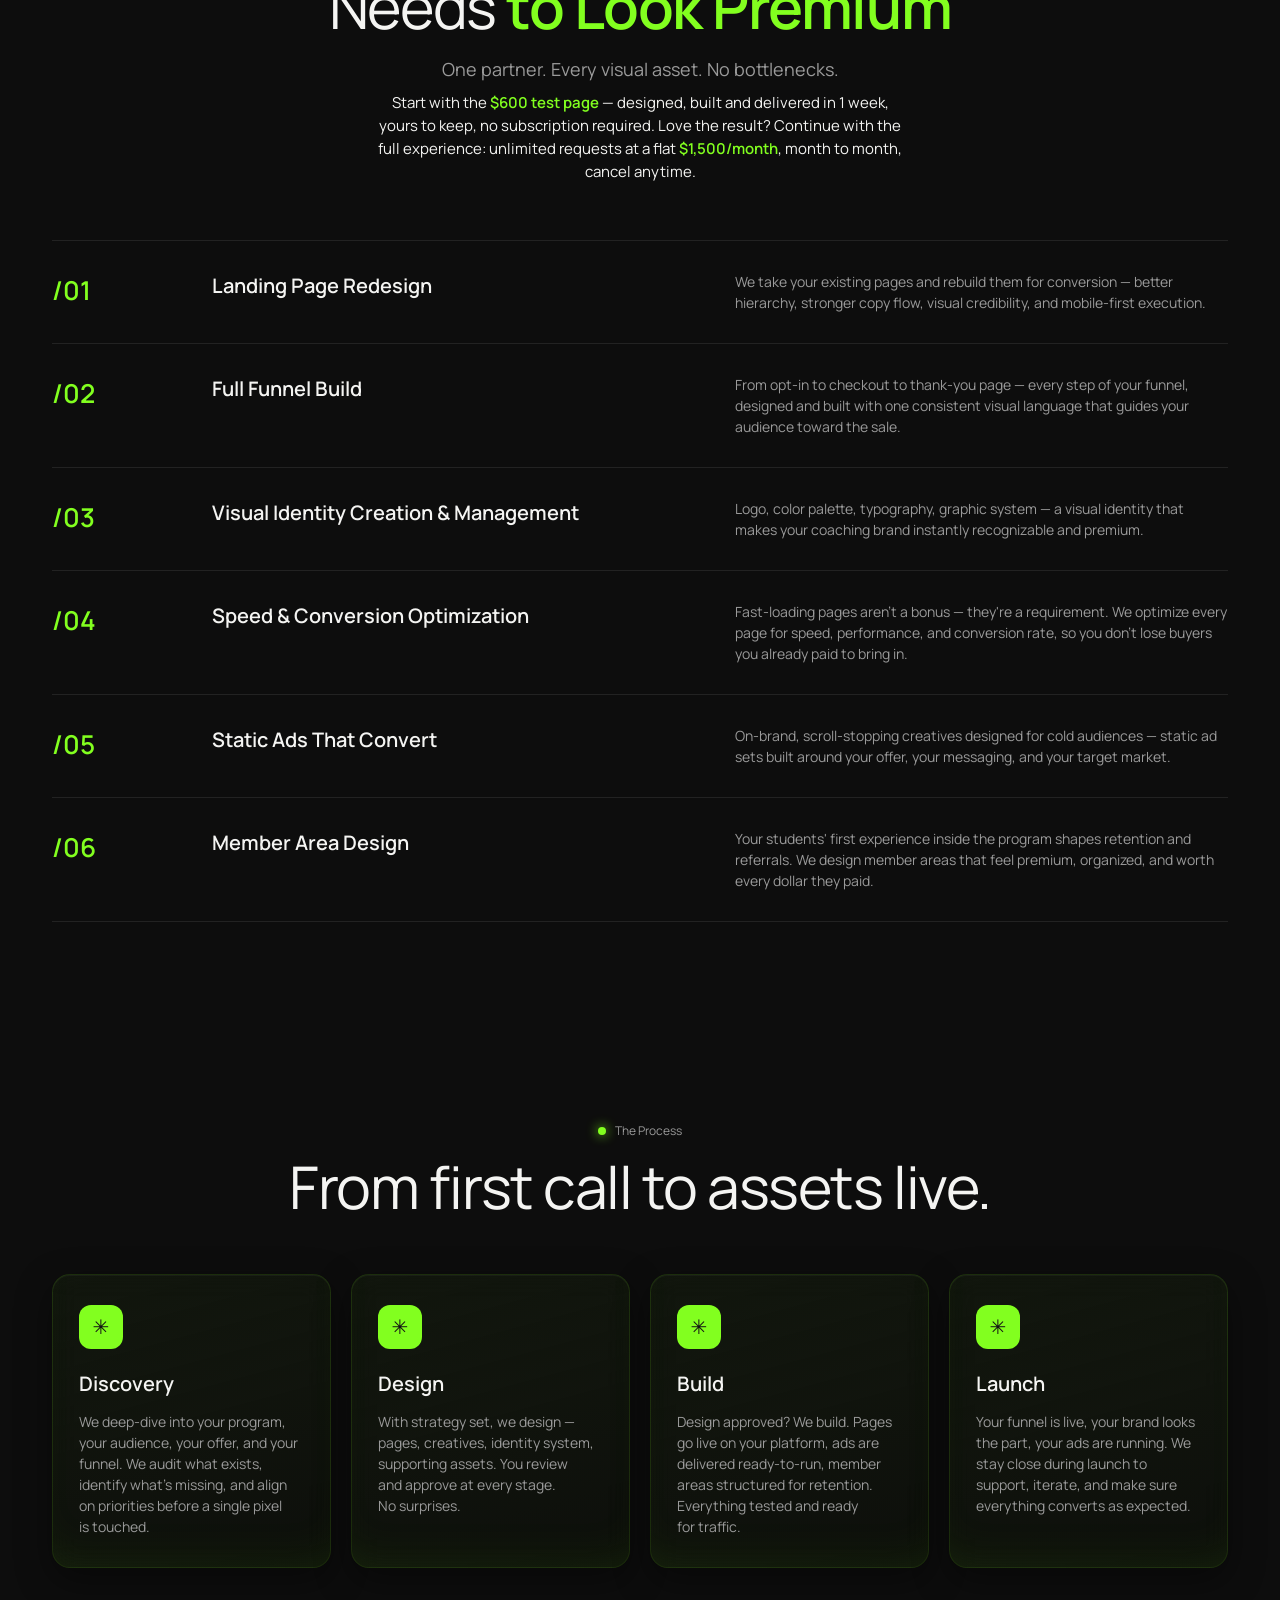
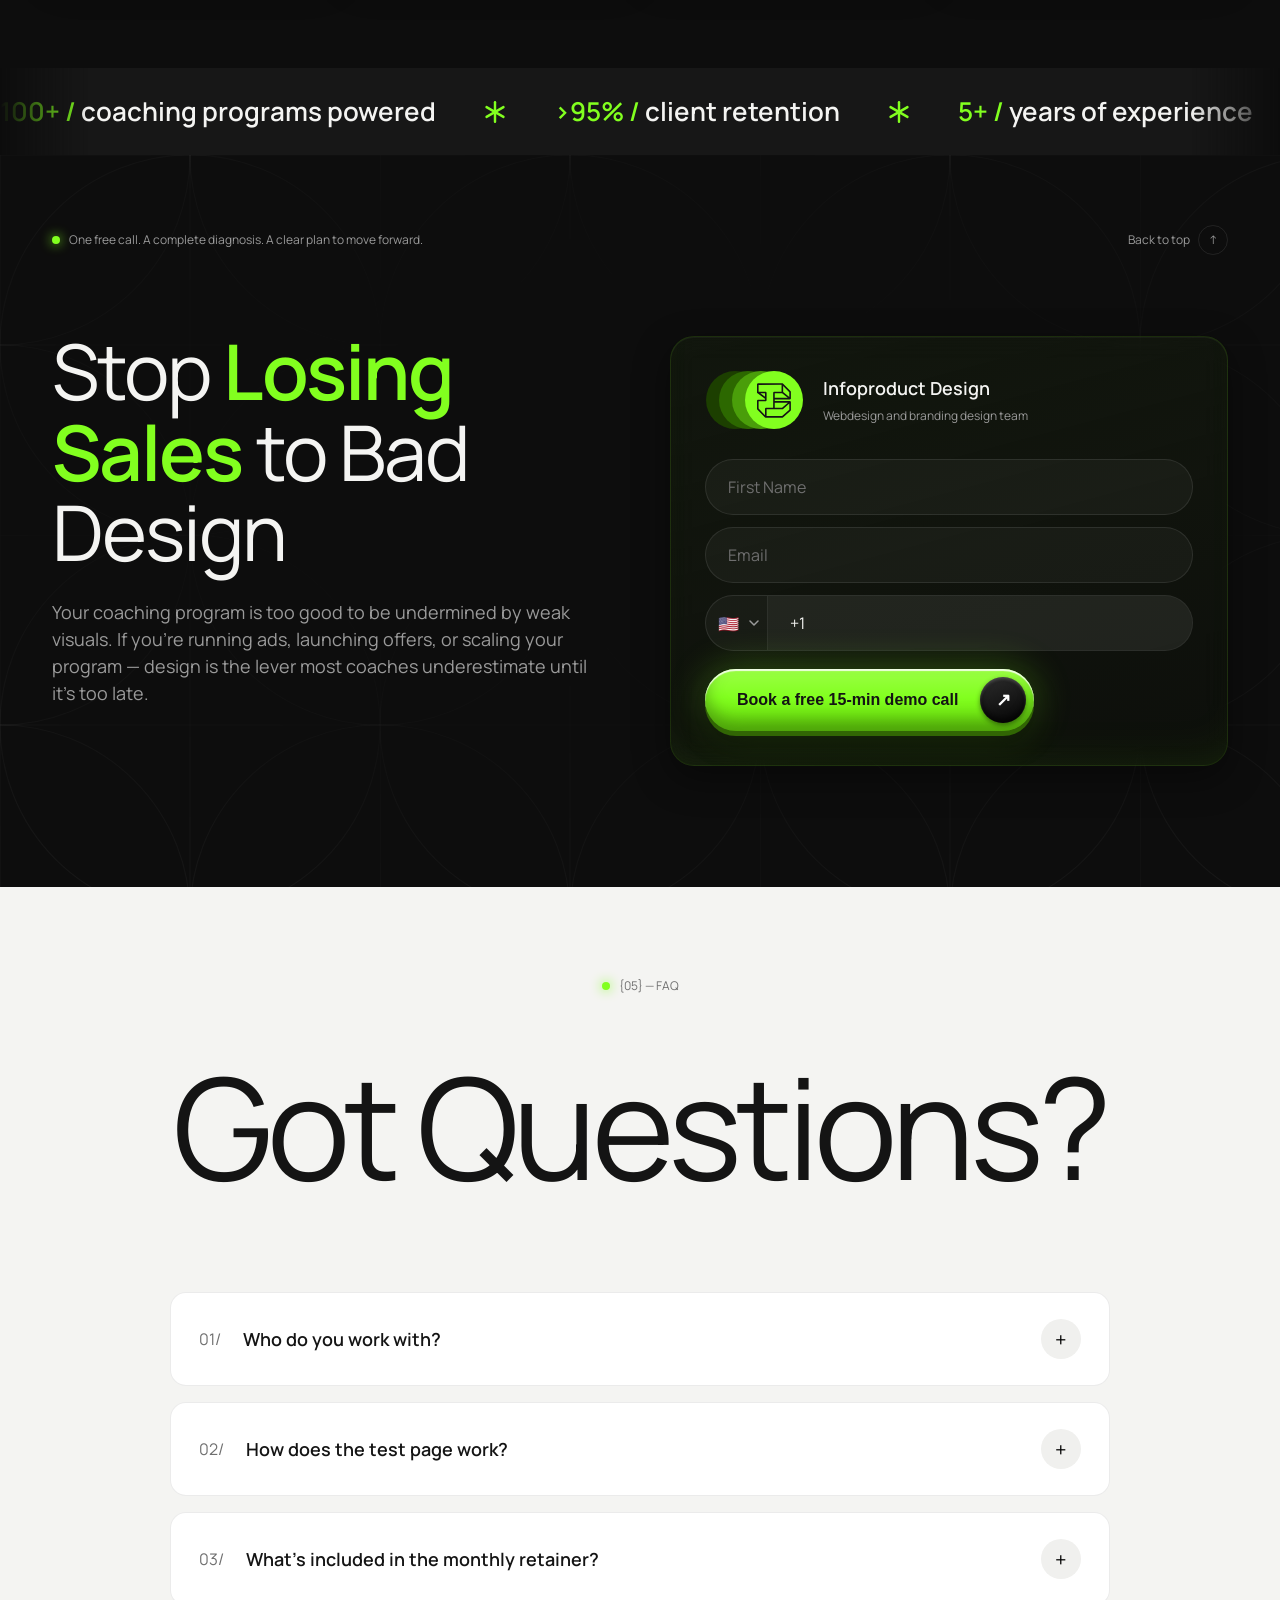
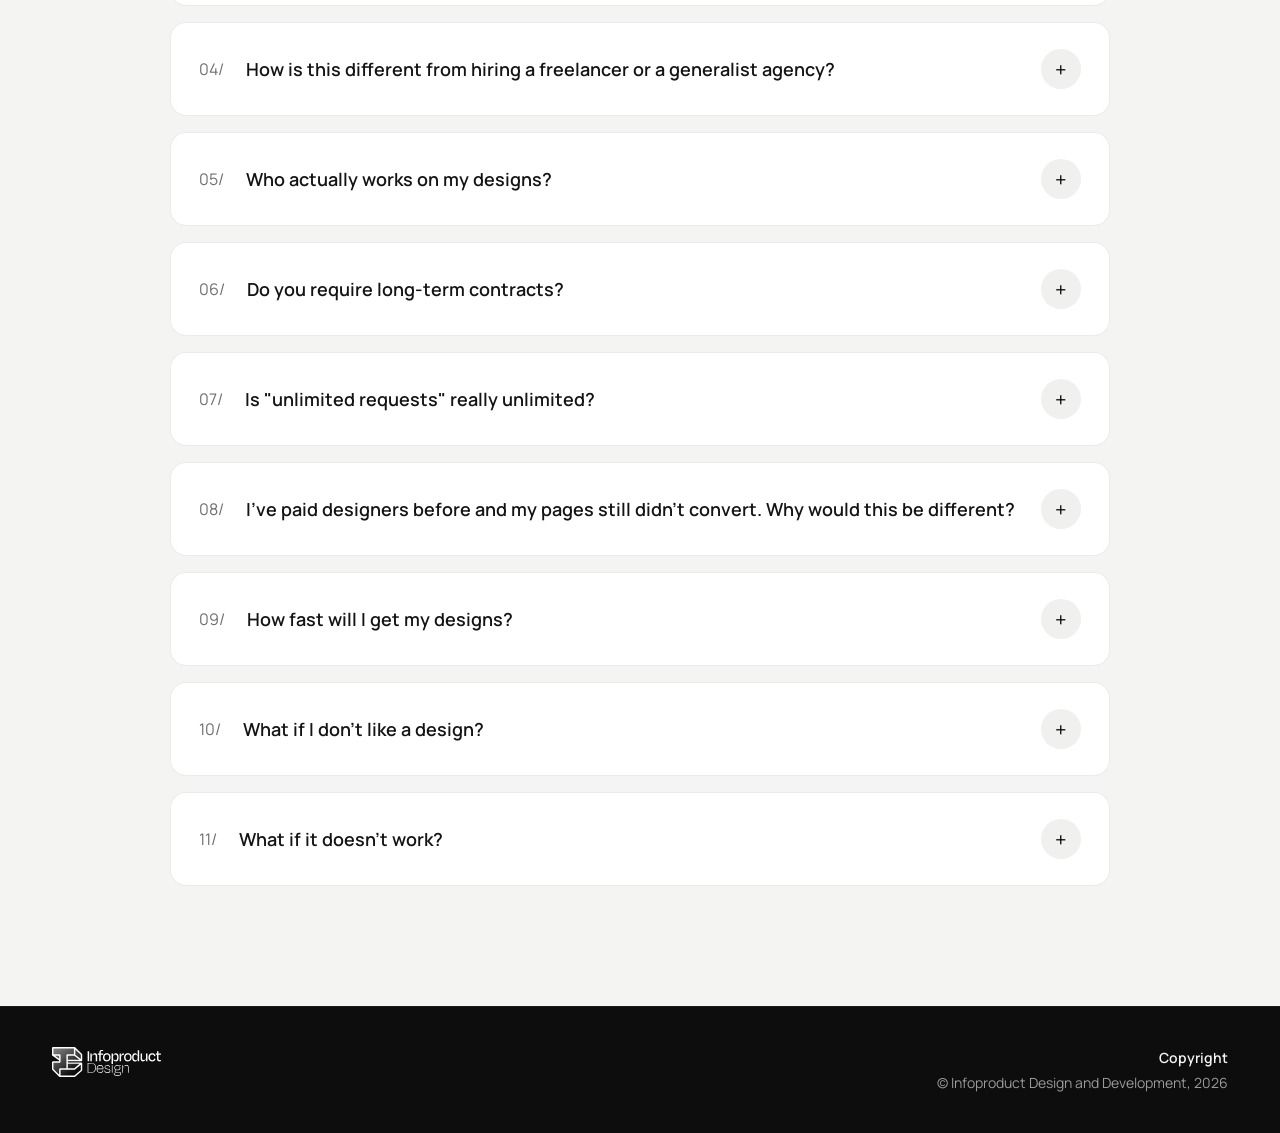
==== commit 792c7a38: "Add breathing room between hero H2 and offer box" ====
--- a/index.html
+++ b/index.html
@@ -11,7 +11,7 @@
 <link rel="preconnect" href="https://fonts.googleapis.com" />
 <link rel="preconnect" href="https://fonts.gstatic.com" crossorigin />
 <link href="https://fonts.googleapis.com/css2?family=Manrope:wght@400;600&display=swap" rel="stylesheet" />
-<link rel="stylesheet" href="styles.css?v=v16-0286b42" />
+<link rel="stylesheet" href="styles.css?v=v17-16d13e1" />
 <!-- Meta Pixel Code -->
 <script>
 !function(f,b,e,v,n,t,s)
@@ -916,6 +916,6 @@
   </div>
 </footer>
 
-<script src="script.js?v=v16-0286b42"></script>
+<script src="script.js?v=v17-16d13e1"></script>
 </body>
 </html>
--- a/styles.css
+++ b/styles.css
@@ -296,7 +296,7 @@
 .hero-sub strong { color: var(--text); font-weight: 600; }
 
 .hero-offer {
-  margin-top: 14px;
+  margin-top: 24px;
   padding: 14px 20px;
   background: var(--accent-soft);
   border: 1px solid rgba(130,255,31,.22);
@@ -1221,7 +1221,7 @@
     font-size: 12.5px;
     line-height: 1.4;
     padding: 10px 14px;
-    margin: 10px auto 0;
+    margin: 18px auto 0;
     max-width: 100%;
   }
   .cta-sub { text-align: center; }
